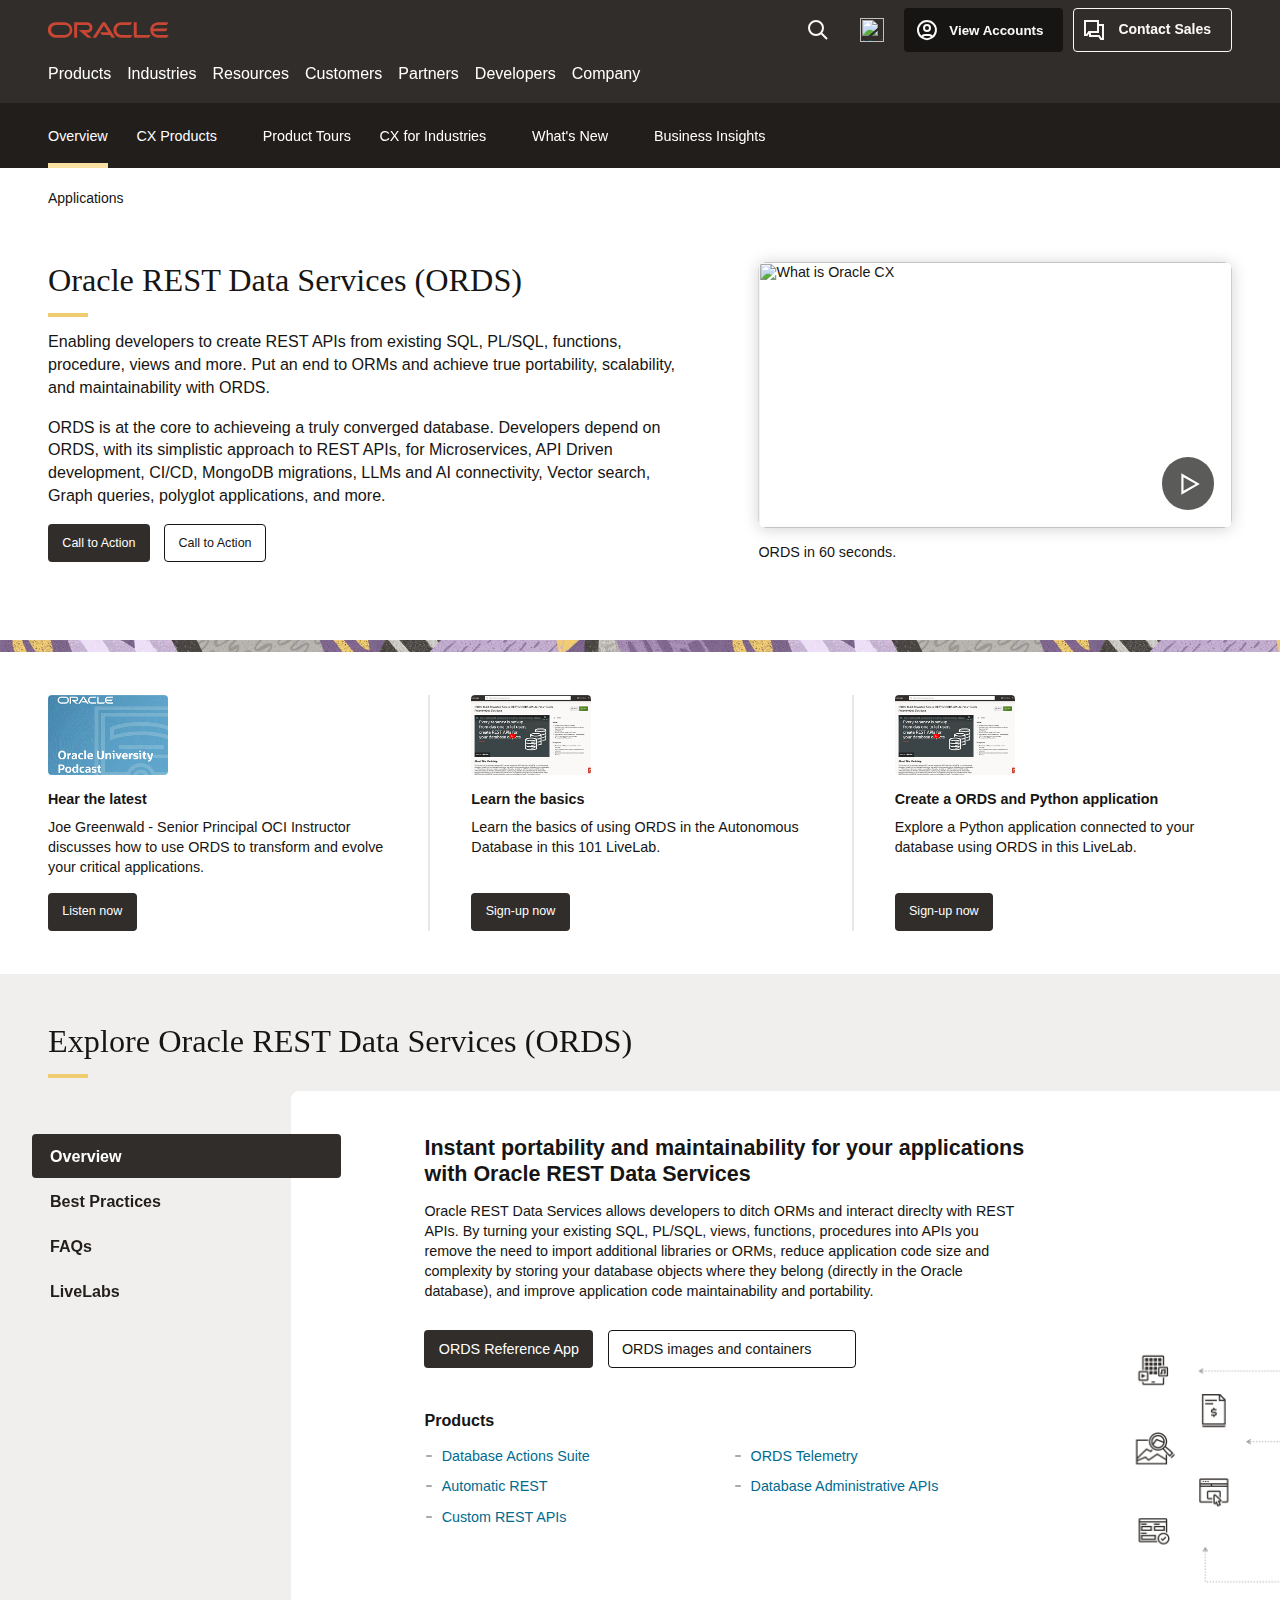
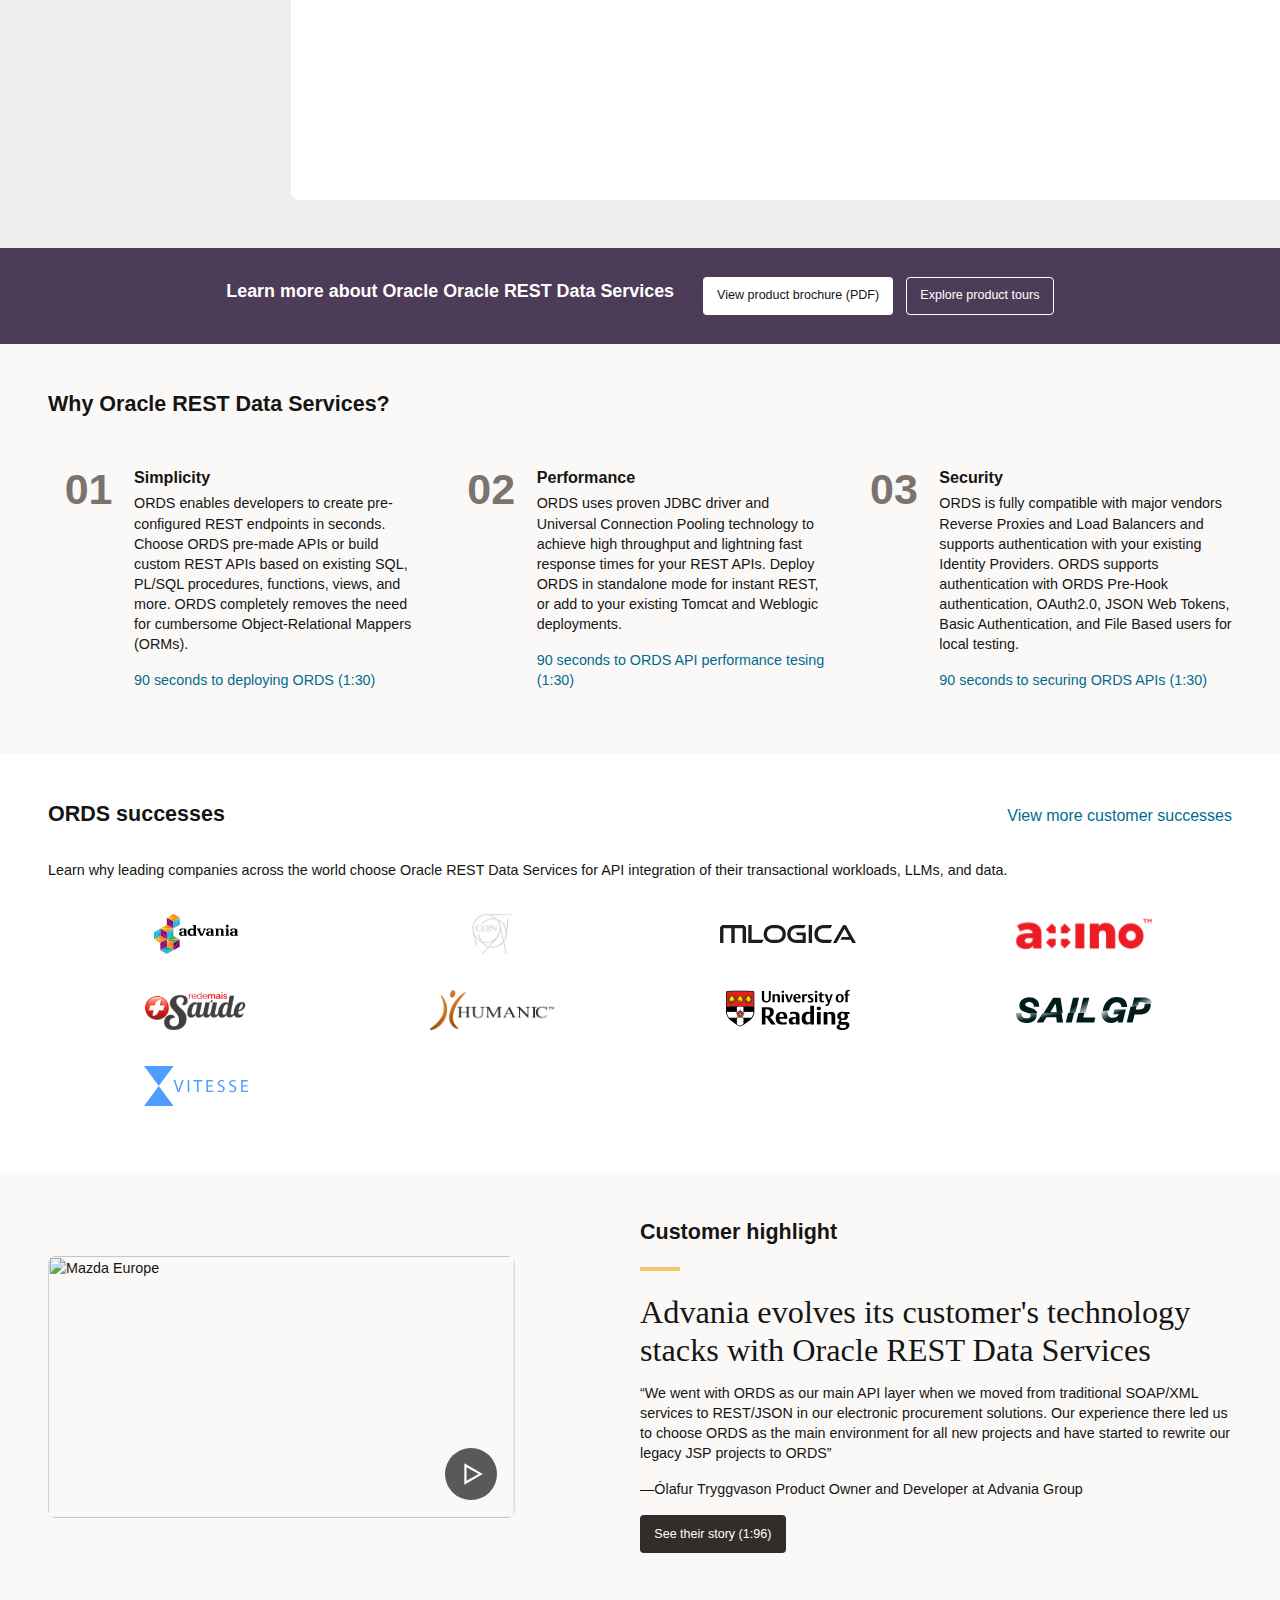
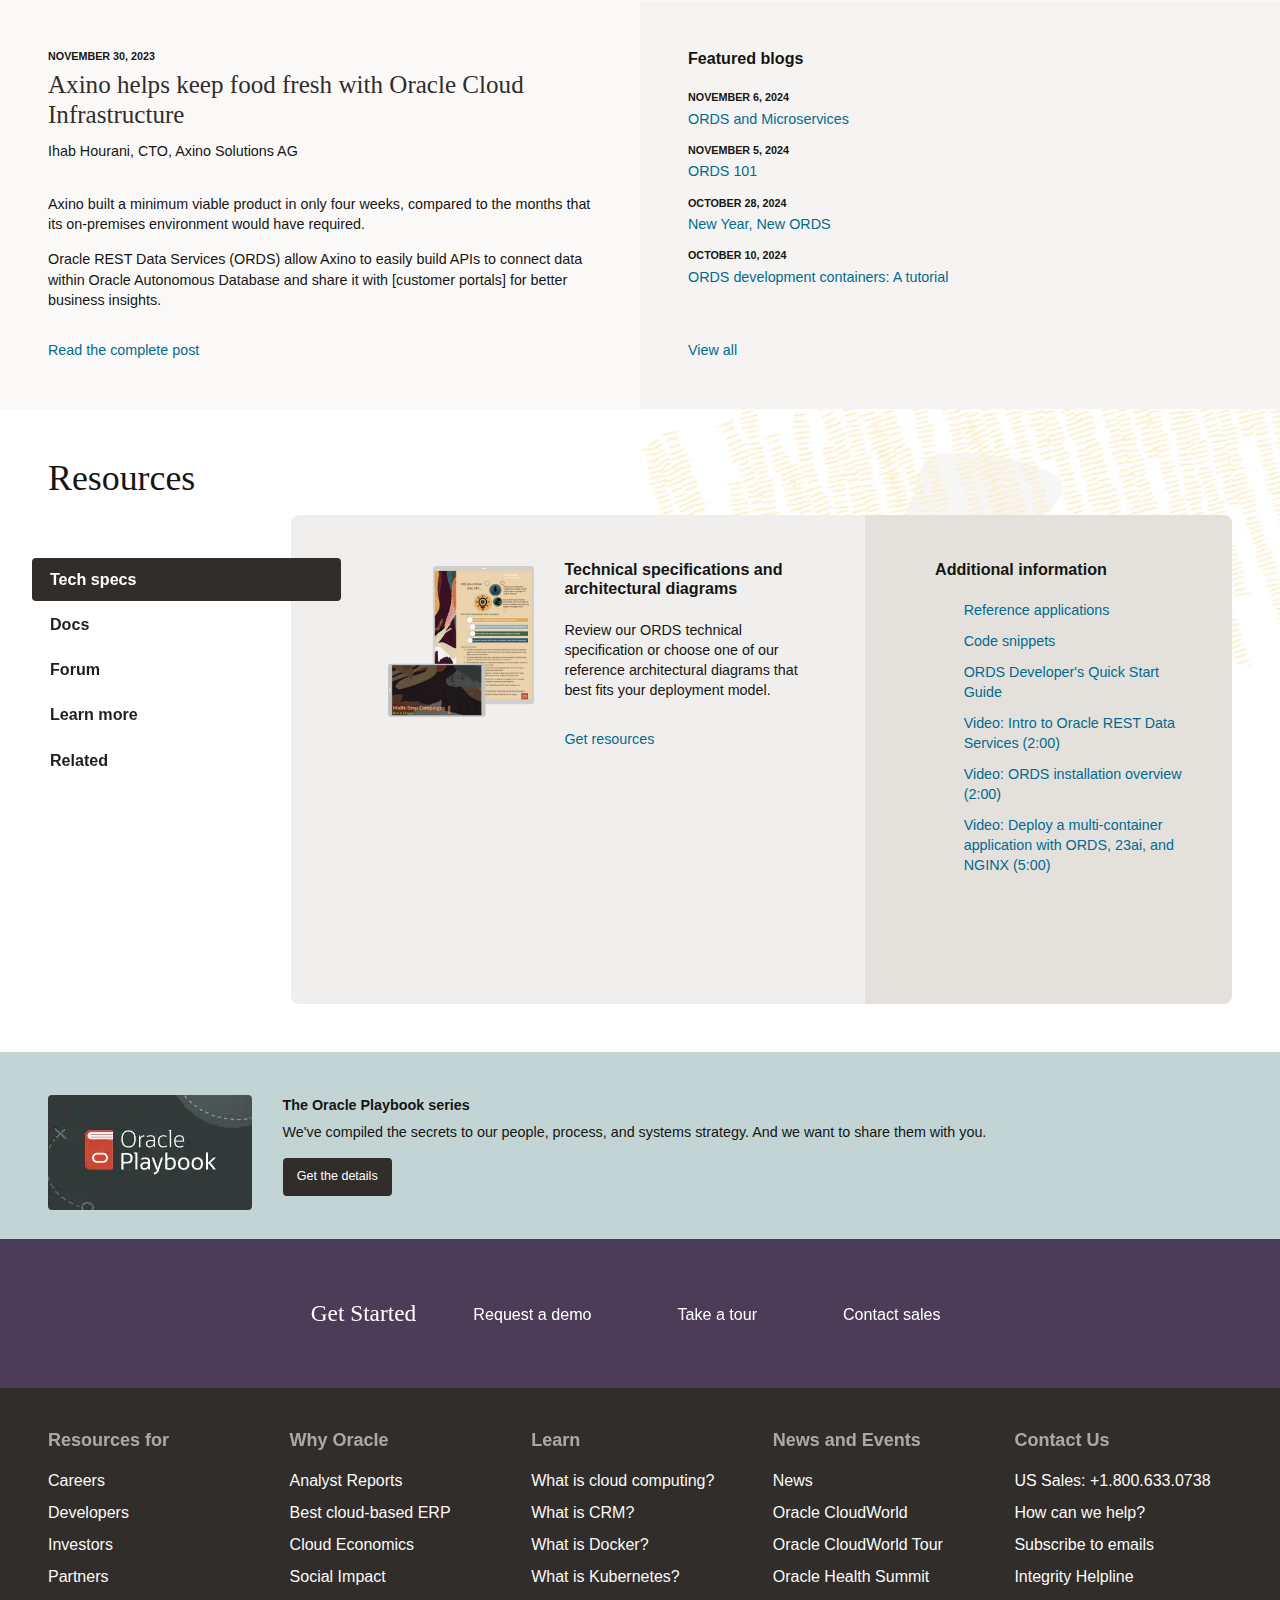
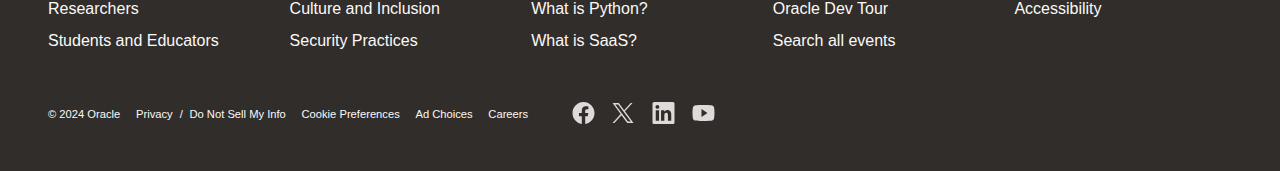
==== index.html @ a8581962 "resources section updates" ====
<html lang="en-US" class="js ishttps retina w11ready" style="--u30scrollbar-width: 0px;"><!-- start : Framework/Redwood2 --><!-- start : ocom/common/global/components/framework/head --><head><style>@keyframes scale-in-center{0%{opacity:1;transform:scale(0)}100%{opacity:1;transform:scale(1)}}@keyframes scale-out-center{0%{display:flex;opacity:1;transform:scale(1)}100%{display:none;opacity:1;transform:scale(0)}}@keyframes scale-in-br{0%{opacity:1;transform:scale(0);transform-origin:100% 100%}100%{opacity:1;transform:scale(1);transform-origin:100% 100%}}@keyframes scale-in-bl{0%{opacity:1;transform:scale(0);transform-origin:0 100%}100%{opacity:1;transform:scale(1);transform-origin:0 100%}}@keyframes scale-in-tl{0%{opacity:1;transform:scale(0);transform-origin:0 0}100%{opacity:1;transform:scale(1);transform-origin:0 0}}@keyframes scale-in-tr{0%{opacity:1;transform:scale(0);transform-origin:100% 0}100%{opacity:1;transform:scale(1);transform-origin:100% 0}}@keyframes scale-out-br{0%{opacity:1;transform:scale(1);transform-origin:100% 100%}99%{opacity:1;transform:scale(0.01);transform-origin:100% 100%}100%{display:none;opacity:1;transform:scale(0);transform-origin:100% 100%}}@keyframes scale-out-bl{0%{opacity:1;transform:scale(1);transform-origin:0 100%}99%{opacity:1;transform:scale(0.01);transform-origin:0 100%}100%{display:none;opacity:1;transform:scale(0);transform-origin:0 100%}}@keyframes popup-suggestion{0%{box-shadow:0 0 0 0 rgba(0,0,0,0),0 0 0 0 rgba(0,0,0,0);transform:scaleY(0.4);transform-origin:0 100%}100%{box-shadow:0 -12px 15px -12px rgba(0,0,0,.35);transform:scaleY(1);transform-origin:0 100%}}@keyframes spin{from{transform:rotate(0)}to{transform:rotate(360deg)}}@keyframes banner-in{0%{transform:translateY(-20px);opacity:0}100%{transform:translateY(0);opacity:1}}@keyframes banner-out{0%{transform:translateY(0);opacity:1}100%{transform:translateY(-20px);opacity:0}}@keyframes typing-cue{0%{opacity:1}30%{opacity:.1}50%{opacity:1}100%{opacity:.1}}@keyframes oda-chat-webview-slide-out-bottom{0%{transform:translateY(0);opacity:1}95%{opacity:1}100%{transform:translateY(100%);opacity:0}}@keyframes oda-chat-webview-slide-in-bottom{0%{transform:translateY(100%);opacity:0}1%{opacity:1}100%{transform:translateY(0%);opacity:1}}.oda-chat-flex{display:flex;justify-content:space-between;align-items:center}.oda-chat-col{flex-direction:column}.oda-chat-none{display:none}.oda-chat-wrapper{--color-branding: #c0533f;--color-launch-icon-background: #c0533f;--color-text: #161513;--color-text-light: #161513;--color-header-background: #312D2A;--color-header-button-fill: #161513;--color-header-text: #FFFFFF;--color-header-button-background-hover: rgba(22, 21, 19, 0.04);--color-header-button-fill-hover: #161513;--color-conversation-background: #201E1C;--color-timestamp: rgba(22, 21, 19, 0.65);--color-typing-indicator: #161513;--color-bot-message-background: #D4CFCA;--color-bot-text: #000000;--color-user-message-background: #FFFFFF;--color-user-text: #000000;--color-error-message-background: #FFF8F7;--color-error-border: #DC5C5E;--color-error-title: #D63B25;--color-error-text: #161513;--color-card-background: #FFFFFF;--color-card-nav-button: #FFF;--color-card-nav-button-focus: #FBF9F8;--color-card-nav-button-hover: #FBF9F8;--color-actions-background: #fff;--color-actions-background-focus: rgba(22, 21, 19, 0.04);--color-actions-background-hover: rgba(22, 21, 19, 0.04);--color-actions-border: rgba(22, 21, 19, 0.5);--color-actions-text: #161513;--color-actions-text-focus: #161513;--color-actions-text-hover: #161513;--color-global-actions-background: transparent;--color-global-actions-background-focus: rgba(22, 21, 19, 0.04);--color-global-actions-background-hover: rgba(22, 21, 19, 0.04);--color-global-actions-border: rgba(22, 21, 19, 0.5);--color-global-actions-text: #161513;--color-global-actions-text-focus: #161513;--color-global-actions-text-hover: #161513;--color-links: #00688C;--color-user-links: #c0533f;--color-rating-star: #ececec;--color-rating-star-fill: #f0cc71;--color-agent-initials: #FFFFFF;--color-agent-avatar-background: #A890B6;--color-agent-name: rgba(22, 21, 19, 0.65);--color-horizontal-rule-background: #cbc5bf;--color-attachment-placeholder: #e3e1dc;--color-attachment-footer: #fff;--color-attachment-text: #161513;--color-footer-background: #312D2A;--color-footer-button-fill: #312D2A;--color-footer-button-background-hover: rgba(22, 21, 19, 0.04);--color-footer-button-fill-hover: #161513;--color-input-background: #FFFFFF;--color-input-border: #fff;--color-input-text: #000000;--color-recognition-view-text: #fff;--color-visualizer: #161513;--color-visualizer-container-background: #fff;--color-notification-badge-background: #312d2a;--color-notification-badge-text: #fff;--color-popup-background: #fff;--color-popup-text: #161513;--color-popup-button-background: #fff;--color-popup-button-text: #161513;--color-popup-horizontal-rule: #cbc5bf;--color-popup-item-background-hover: rgba(22, 21, 19, 0.04);--color-popup-input-text: #161513;--color-popup-input-background: #fff;--color-popup-input-border: #161513;--color-popup-input-border-error: #f00;--color-table-header-background: #f1efec;--color-table-background: #fff;--color-table-text: #161513;--color-table-separator: rgba(22, 21, 19, 0.1);--color-row-item-background-hover: rgba(22, 21, 19, 0.04);--color-form-input-border: rgba(22, 21, 19, 0.5);--color-form-input-border-focus: rgb(14, 114, 151);--color-form-label: rgba(22, 21, 19, 0.65);--color-form-error: rgba(179,49,31);--color-form-error-text: rgba(22, 21, 19, 0.65);--color-form-actions-background-hover: rgba(22, 21, 19, 0.04);--color-form-actions-border: rgba(22, 21, 19, 0.5);--color-form-actions-text: #161513;--width-full-screen: 375px;--position-top: unset;--position-left: unset;--position-right: 20px;--position-bottom: 20px;position:fixed;bottom:var(--position-bottom);left:var(--position-left);top:var(--position-top);right:var(--position-right);box-sizing:border-box;text-transform:none;z-index:10000;color:var(--color-text);font-size:16px;font-family:"Oracle Sans",-apple-system,BlinkMacSystemFont,"Segoe UI","Helvetica Neue",sans-serif;transition:all .25s ease-in-out;-webkit-font-smoothing:antialiased}.oda-chat-wrapper.oda-chat-classic{--color-branding: #025e7e;--color-launch-icon-background: #025e7e;--color-text: #161513;--color-text-light: #3a3631;--color-header-background: #312D2A;--color-header-button-fill: #fff;--color-header-button-fill-hover: #fff;--color-header-text: #FFFFFF;--color-conversation-background: #201E1C;--color-timestamp: #5b5652;--color-typing-indicator: #227e9e;--color-bot-message-background: #D4CFCA;--color-user-message-background: #FFFFFF;--color-card-background: #e5f1ff;--color-card-nav-button: #4190ac;--color-card-nav-button-focus: #5fa2ba;--color-card-nav-button-hover: #0e7295;--color-actions-background: #025e7e;--color-actions-background-focus: #053242;--color-actions-background-hover: #06485f;--color-actions-border: #025e7e;--color-actions-text: #fff;--color-actions-text-focus: #fff;--color-actions-text-hover: #fff;--color-global-actions-background: #fff;--color-global-actions-background-focus: #053242;--color-global-actions-background-hover: #025e7e;--color-global-actions-border: #0e7295;--color-global-actions-text: #0e7295;--color-global-actions-text-focus: #fff;--color-global-actions-text-hover: #fff;--color-links: #00688C;--color-user-links: #0e7295;--color-agent-name: #5b5652;--color-attachment-footer: #e5f1ff;--color-footer-background: #312D2A;--color-footer-button-fill: #312D2A;--color-footer-button-fill-hover: #025e7e;--color-visualizer: #025e7e;--color-notification-badge-background: #9a0007;--color-notification-badge-text: #fff;--color-popup-button-text: #025e7e}.oda-chat-wrapper.oda-chat-redwood-dark{--color-branding: #c0533f;--color-launch-icon-background: #c0533f;--color-text: #161513;--color-text-light: #fcfbfa;--color-header-background: #312D2A;--color-header-button-fill: #fff;--color-header-button-fill-hover: #fff;--color-header-button-background-hover: rgba(255, 255, 255, 0.04);--color-header-text: #FFFFFF;--color-conversation-background: #201E1C;--color-timestamp: #fcfbfa;--color-typing-indicator: #fff;--color-bot-message-background: #D4CFCA;--color-bot-text: #000000;--color-user-message-background: #FFFFFF;--color-user-text: #000000;--color-card-background: #655f5c;--color-card-nav-button: #d5b364;--color-card-nav-button-focus: #f7e0a1;--color-card-nav-button-hover: #b39554;--color-actions-background: #655f5c;--color-actions-background-focus: rgba(22, 21, 19, 0.5);--color-actions-background-hover: rgba(22, 21, 19, 0.3);--color-actions-border: #fff;--color-actions-text: #fff;--color-actions-text-focus: #fff;--color-actions-text-hover: #fff;--color-global-actions-background: #3a3631;--color-global-actions-background-focus: rgba(22, 21, 19, 0.3);--color-global-actions-background-hover: rgba(22, 21, 19, 0.3);--color-global-actions-border: #fff;--color-global-actions-text: #fff;--color-global-actions-text-focus: #fff;--color-global-actions-text-hover: #fff;--color-links: #00688C;--color-user-links: #c0533f;--color-agent-name: #fcfbfa;--color-footer-background: #312D2A;--color-footer-button-fill: #312D2A;--color-input-background: #FFFFFF;--color-input-text: #000000;--color-recognition-view-text: #fff;--color-visualizer-container-background: #fff;--color-notification-badge-background: #312d2a;--color-notification-badge-text: #fff;--color-popup-button-text: #201e1c}.oda-chat-wrapper *{box-sizing:border-box}.oda-chat-wrapper b{font-weight:700}.oda-chat-wrapper .oda-chat-widget{position:absolute;bottom:calc(var(--position-bottom) * -1);border-radius:6px 6px 0 0;box-shadow:0px -4px 32px rgba(0,0,0,.1);right:calc(var(--position-right) * -1);width:100vw;max-width:100vw;height:85vh;max-height:calc(100vh - 60px);margin:0;overflow:hidden;text-decoration:none;text-transform:none;z-index:10000;align-items:stretch;background:var(--color-conversation-background)}.oda-chat-wrapper .oda-chat-widget .oda-chat-alert-wrapper{position:absolute;top:48px;width:100%}.oda-chat-wrapper .oda-chat-widget .oda-chat-alert-wrapper .oda-chat-alert-prompt{position:relative;left:0;right:0;width:auto;margin:6px;padding:10px;border-radius:10px;z-index:11}.oda-chat-wrapper .oda-chat-widget .oda-chat-msg-icon{padding:5px 10px 0 0}.oda-chat-wrapper .oda-chat-widget .oda-chat-msg{flex-grow:1}.oda-chat-wrapper button{position:relative;max-width:100%;padding:9px 16px;margin:0 0 8px;min-height:36px;line-height:16px;font-size:13.75px;font-weight:600;font-family:inherit;border-radius:4px;border-width:thin;border-style:solid;cursor:pointer;overflow:hidden;word-break:break-word;flex-shrink:0}.oda-chat-wrapper button:disabled{opacity:.5;cursor:not-allowed}.oda-chat-wrapper button.oda-chat-icon{width:36px;height:36px;padding:8px;margin:0;margin-inline-start:4px;border:none;border-radius:4px;color:var(--color-text);background-color:transparent;justify-content:center}.oda-chat-wrapper button.oda-chat-icon.oda-chat-with-label{width:auto;max-width:200px}.oda-chat-wrapper button.oda-chat-icon.oda-chat-with-label svg,.oda-chat-wrapper button.oda-chat-icon.oda-chat-with-label img{margin-right:4px}.oda-chat-wrapper button.oda-chat-icon.oda-chat-label-only{width:auto;max-width:200px}.oda-chat-wrapper button.oda-chat-icon.oda-chat-label-only svg,.oda-chat-wrapper button.oda-chat-icon.oda-chat-label-only img{display:none}.oda-chat-wrapper button svg,.oda-chat-wrapper button img{width:20px;height:20px;flex-shrink:0}.oda-chat-wrapper button .oda-chat-action-image{margin-inline-end:10px}.oda-chat-wrapper .oda-chat-button{position:absolute;right:0;bottom:0;height:48px;width:48px;max-width:unset;padding:0;margin:0;border:none;background-position:center center;background-repeat:no-repeat;cursor:pointer;justify-content:center;align-items:center;z-index:10000;color:var(--color-text);background-color:var(--color-launch-icon-background);border-radius:0;overflow:visible}.oda-chat-wrapper .oda-chat-button svg,.oda-chat-wrapper .oda-chat-button img{height:unset;width:unset;max-width:100%;max-height:100%}.oda-chat-wrapper .oda-chat-button:not(:disabled):hover,.oda-chat-wrapper .oda-chat-button:not(:disabled):focus,.oda-chat-wrapper .oda-chat-button:not(:disabled):active{background-color:var(--color-launch-icon-background)}@media screen and (min-width: 769px){.oda-chat-wrapper .oda-chat-button{height:64px;width:64px}}.oda-chat-wrapper .oda-chat-header{height:56px;padding:0 8px;background-color:var(--color-header-background);color:var(--color-header-text)}.oda-chat-wrapper .oda-chat-header .oda-chat-logo{flex:0 0 auto;max-width:100px;height:36px;max-height:36px;overflow:hidden;padding:0}.oda-chat-wrapper .oda-chat-header .oda-chat-header-info-wrapper{flex-direction:column;flex-wrap:nowrap;width:100%;min-width:0;padding:0;margin:0 8px}.oda-chat-wrapper .oda-chat-header .oda-chat-header-info-wrapper .oda-chat-title{max-width:100%;overflow:hidden;text-overflow:ellipsis;white-space:nowrap;font-size:1.125em;font-weight:700}.oda-chat-wrapper .oda-chat-header .oda-chat-header-info-wrapper .oda-chat-subtitle{overflow:hidden;text-overflow:ellipsis;white-space:nowrap}.oda-chat-wrapper .oda-chat-header .oda-chat-header-info-wrapper .oda-chat-connection-status{font-weight:bold;font-size:10px;justify-content:center;padding:0;margin:0;text-transform:uppercase;text-overflow:ellipsis;white-space:nowrap;overflow:hidden}.oda-chat-wrapper .oda-chat-header .oda-chat-header-gap{flex:auto}.oda-chat-wrapper .oda-chat-header-actions{flex:1 0 auto;justify-content:flex-end;flex-direction:inherit}.oda-chat-wrapper .oda-chat-header-button svg>path{fill:var(--color-header-button-fill)}.oda-chat-wrapper .oda-chat-header-button:not(:disabled):hover,.oda-chat-wrapper .oda-chat-header-button:not(:disabled):focus{background-color:var(--color-header-button-background-hover)}.oda-chat-wrapper .oda-chat-header-button:not(:disabled):hover svg>path,.oda-chat-wrapper .oda-chat-header-button:not(:disabled):focus svg>path{fill:var(--color-header-button-fill-hover)}.oda-chat-wrapper .oda-chat-conversation{display:flex;flex:1;-webkit-box-orient:vertical;-webkit-box-direction:normal;flex-direction:column;overflow-x:hidden;overflow-y:auto;scroll-behavior:smooth;width:100%;padding:16px}.oda-chat-wrapper .oda-chat-conversation .oda-chat-conversation-pane .oda-chat-message-date,.oda-chat-wrapper .oda-chat-conversation .oda-chat-conversation-pane .oda-chat-relative-timestamp{font-size:12px;margin:8px 0 8px;color:var(--color-timestamp);text-align:start}.oda-chat-wrapper .oda-chat-conversation .oda-chat-conversation-pane .oda-chat-message-date.oda-chat-right,.oda-chat-wrapper .oda-chat-conversation .oda-chat-conversation-pane .oda-chat-relative-timestamp.oda-chat-right{text-align:end}.oda-chat-wrapper .oda-chat-conversation .oda-chat-conversation-pane.oda-chat-bot-icon .oda-chat-message.oda-chat-card-message-horizontal{margin-inline-start:-56px}.oda-chat-wrapper .oda-chat-conversation .oda-chat-conversation-pane.oda-chat-bot-icon .oda-chat-message.oda-chat-card-message-horizontal .oda-chat-message-header,.oda-chat-wrapper .oda-chat-conversation .oda-chat-conversation-pane.oda-chat-bot-icon .oda-chat-message.oda-chat-card-message-horizontal .oda-chat-message-footer,.oda-chat-wrapper .oda-chat-conversation .oda-chat-conversation-pane.oda-chat-bot-icon .oda-chat-message.oda-chat-card-message-horizontal .oda-chat-message-global-actions{margin-inline-start:56px}.oda-chat-wrapper .oda-chat-conversation .oda-chat-conversation-pane.oda-chat-bot-icon .oda-chat-message.oda-chat-card-message-horizontal .oda-chat-card-message-content .oda-chat-card-message-cards{padding-inline-start:56px}.oda-chat-wrapper .oda-chat-conversation .oda-chat-conversation-pane.oda-chat-bot-icon .oda-chat-relative-timestamp.oda-chat-left{margin-inline-start:40px}.oda-chat-wrapper .oda-chat-conversation .oda-chat-conversation-pane.oda-chat-user-icon .oda-chat-relative-timestamp.oda-chat-right{margin-inline-end:40px}.oda-chat-wrapper .oda-chat-conversation .oda-chat-conversation-pane.oda-chat-bot-icon .oda-chat-message-block .oda-chat-messages-wrapper,.oda-chat-wrapper .oda-chat-conversation .oda-chat-conversation-pane.oda-chat-user-icon .oda-chat-message-block .oda-chat-messages-wrapper{max-width:calc(0.9 * (100% - 40px))}.oda-chat-wrapper .oda-chat-conversation .oda-chat-conversation-pane.oda-chat-bot-icon .oda-chat-message-block .oda-chat-messages-wrapper .oda-chat-message.oda-chat-card-message-horizontal .oda-chat-message-header,.oda-chat-wrapper .oda-chat-conversation .oda-chat-conversation-pane.oda-chat-bot-icon .oda-chat-message-block .oda-chat-messages-wrapper .oda-chat-message.oda-chat-card-message-horizontal .oda-chat-message-footer,.oda-chat-wrapper .oda-chat-conversation .oda-chat-conversation-pane.oda-chat-bot-icon .oda-chat-message-block .oda-chat-messages-wrapper .oda-chat-message.oda-chat-card-message-horizontal .oda-chat-message-global-actions,.oda-chat-wrapper .oda-chat-conversation .oda-chat-conversation-pane.oda-chat-user-icon .oda-chat-message-block .oda-chat-messages-wrapper .oda-chat-message.oda-chat-card-message-horizontal .oda-chat-message-header,.oda-chat-wrapper .oda-chat-conversation .oda-chat-conversation-pane.oda-chat-user-icon .oda-chat-message-block .oda-chat-messages-wrapper .oda-chat-message.oda-chat-card-message-horizontal .oda-chat-message-footer,.oda-chat-wrapper .oda-chat-conversation .oda-chat-conversation-pane.oda-chat-user-icon .oda-chat-message-block .oda-chat-messages-wrapper .oda-chat-message.oda-chat-card-message-horizontal .oda-chat-message-global-actions{max-width:calc(0.9 * (100% - 72px))}.oda-chat-wrapper .oda-chat-conversation .oda-chat-conversation-pane.oda-chat-user-icon.oda-chat-bot-icon .oda-chat-message-block .oda-chat-messages-wrapper{max-width:calc(0.9 * (100% - 80px))}.oda-chat-wrapper .oda-chat-conversation .oda-chat-conversation-pane.oda-chat-user-icon.oda-chat-bot-icon .oda-chat-message-block .oda-chat-messages-wrapper .oda-chat-message.oda-chat-card-message-horizontal .oda-chat-message-header,.oda-chat-wrapper .oda-chat-conversation .oda-chat-conversation-pane.oda-chat-user-icon.oda-chat-bot-icon .oda-chat-message-block .oda-chat-messages-wrapper .oda-chat-message.oda-chat-card-message-horizontal .oda-chat-message-footer,.oda-chat-wrapper .oda-chat-conversation .oda-chat-conversation-pane.oda-chat-user-icon.oda-chat-bot-icon .oda-chat-message-block .oda-chat-messages-wrapper .oda-chat-message.oda-chat-card-message-horizontal .oda-chat-message-global-actions{max-width:calc(0.9 * (100% - 112px))}.oda-chat-wrapper .oda-chat-timestamp-header{text-align:center;font-size:12px;font-weight:700;color:var(--color-timestamp);margin:16px 0}.oda-chat-wrapper .oda-chat-hr{margin:24px 0;font-size:12px;color:var(--color-horizontal-rule-background)}.oda-chat-wrapper .oda-chat-hr:before{content:"";background-color:var(--color-horizontal-rule-background);height:1px;flex-grow:1;margin-right:10px}.oda-chat-wrapper .oda-chat-hr:after{content:"";background-color:var(--color-horizontal-rule-background);height:1px;flex-grow:1;margin-left:10px}.oda-chat-wrapper .oda-chat-card-actions,.oda-chat-wrapper .oda-chat-form-actions,.oda-chat-wrapper .oda-chat-message-actions,.oda-chat-wrapper .oda-chat-message-global-actions{margin-top:6px;display:flex;align-items:flex-start;justify-content:flex-start;flex-wrap:wrap}.oda-chat-wrapper .oda-chat-card-actions.oda-chat-form-message-actions-col,.oda-chat-wrapper .oda-chat-form-actions.oda-chat-form-message-actions-col,.oda-chat-wrapper .oda-chat-message-actions.oda-chat-form-message-actions-col,.oda-chat-wrapper .oda-chat-message-global-actions.oda-chat-form-message-actions-col{flex-basis:100%;max-width:100%}.oda-chat-wrapper .oda-chat-card-actions:not(.oda-chat-col) .oda-chat-action-postback,.oda-chat-wrapper .oda-chat-form-actions:not(.oda-chat-col) .oda-chat-action-postback,.oda-chat-wrapper .oda-chat-message-actions:not(.oda-chat-col) .oda-chat-action-postback,.oda-chat-wrapper .oda-chat-message-global-actions:not(.oda-chat-col) .oda-chat-action-postback{margin-right:8px}.oda-chat-wrapper .oda-chat-card-actions:not(.oda-chat-col) .oda-chat-action-postback:last-child,.oda-chat-wrapper .oda-chat-form-actions:not(.oda-chat-col) .oda-chat-action-postback:last-child,.oda-chat-wrapper .oda-chat-message-actions:not(.oda-chat-col) .oda-chat-action-postback:last-child,.oda-chat-wrapper .oda-chat-message-global-actions:not(.oda-chat-col) .oda-chat-action-postback:last-child{margin-right:0}.oda-chat-wrapper .oda-chat-action-postback{background:var(--color-actions-background);color:var(--color-actions-text);border-color:var(--color-actions-border);text-align:left}.oda-chat-wrapper .oda-chat-action-postback:not(:disabled):hover{color:var(--color-actions-text-hover);background-color:var(--color-actions-background-hover)}.oda-chat-wrapper .oda-chat-action-postback:not(:disabled):hover svg>path{fill:var(--color-actions-text-hover)}.oda-chat-wrapper .oda-chat-action-postback:not(:disabled):focus,.oda-chat-wrapper .oda-chat-action-postback:not(:disabled):active{background-color:var(--color-actions-background-focus);color:var(--color-actions-text-focus)}.oda-chat-wrapper .oda-chat-action-postback:not(:disabled):focus svg>path,.oda-chat-wrapper .oda-chat-action-postback:not(:disabled):active svg>path{fill:var(--color-actions-text-focus)}.oda-chat-wrapper .oda-chat-form-actions .oda-chat-action-postback{background:transparent;color:var(--color-form-actions-text);border-color:var(--color-form-actions-border)}.oda-chat-wrapper .oda-chat-form-actions .oda-chat-action-postback:not(:disabled):hover,.oda-chat-wrapper .oda-chat-form-actions .oda-chat-action-postback:not(:disabled):focus,.oda-chat-wrapper .oda-chat-form-actions .oda-chat-action-postback:not(:disabled):active{color:var(--color-form-actions-text);background-color:var(--color-form-actions-background-hover)}.oda-chat-wrapper .oda-chat-form-actions .oda-chat-action-postback:not(:disabled):hover svg>path,.oda-chat-wrapper .oda-chat-form-actions .oda-chat-action-postback:not(:disabled):focus svg>path,.oda-chat-wrapper .oda-chat-form-actions .oda-chat-action-postback:not(:disabled):active svg>path{fill:var(--color-form-actions-text)}.oda-chat-wrapper .oda-chat-message-global-actions{margin-top:8px}.oda-chat-wrapper .oda-chat-message-global-actions.oda-chat-stars{display:block}.oda-chat-wrapper .oda-chat-message-global-actions button{background:var(--color-global-actions-background);color:var(--color-global-actions-text);border-color:var(--color-global-actions-border)}.oda-chat-wrapper .oda-chat-message-global-actions button:not(:disabled):hover{background-color:var(--color-global-actions-background-hover);color:var(--color-global-actions-text-hover)}.oda-chat-wrapper .oda-chat-message-global-actions button:not(:disabled):hover svg>path{fill:var(--color-global-actions-text-hover)}.oda-chat-wrapper .oda-chat-message-global-actions button:not(:disabled):focus,.oda-chat-wrapper .oda-chat-message-global-actions button:not(:disabled):active{background-color:var(--color-global-actions-background-focus);color:var(--color-global-actions-text-focus)}.oda-chat-wrapper .oda-chat-message-global-actions button:not(:disabled):focus svg>path,.oda-chat-wrapper .oda-chat-message-global-actions button:not(:disabled):active svg>path{fill:var(--color-global-actions-text-focus)}.oda-chat-wrapper .oda-chat-message-bubble{position:relative;display:flex;flex-direction:column;align-items:flex-start;margin:0;padding:6px 16px;color:var(--color-bot-text);background:var(--color-bot-message-background);overflow:hidden;min-height:32px;line-height:20px;overflow-wrap:break-word;max-width:100%;border-radius:2px 10px 10px 2px;margin-top:2px}.oda-chat-wrapper .oda-chat-message-bubble>*{width:100%}.oda-chat-wrapper .oda-chat-message-bubble.oda-chat-before-card{border-radius:2px 10px 10px 10px}.oda-chat-wrapper .oda-chat-message-bubble .oda-chat-youtube-wrapper{margin:-6px -16px -11px}.oda-chat-wrapper .oda-chat-message-bubble .oda-chat-ovh-wrapper{width:100%;max-width:100%}.oda-chat-wrapper .oda-chat-message-bubble.oda-chat-error{background-color:var(--color-error-message-background);color:var(--color-error-text);border:1px dashed var(--color-error-border)}.oda-chat-wrapper .oda-chat-message-bubble.oda-chat-error .oda-chat-message-icon path{fill:var(--color-error-title)}.oda-chat-wrapper .oda-chat-message-bubble.oda-chat-error .oda-chat-message-title{color:var(--color-error-title)}.oda-chat-wrapper .oda-chat-message-bubble .oda-chat-message-with-icon{display:flex;align-items:flex-start;justify-content:space-between}.oda-chat-wrapper .oda-chat-message-bubble .oda-chat-message-with-icon .oda-chat-message-icon{width:24px;height:24px;align-items:center;margin-inline-end:16px}.oda-chat-wrapper .oda-chat-message-bubble .oda-chat-message-with-icon .oda-chat-message-text{word-break:break-word}.oda-chat-wrapper .oda-chat-message-bubble.oda-chat-message-header{margin-bottom:2px}.oda-chat-wrapper .oda-chat-message-bubble.oda-chat-message-footer{margin-top:2px}.oda-chat-wrapper .oda-chat-messages-wrapper{max-width:90%;align-items:flex-start}.oda-chat-wrapper .oda-chat-messages-wrapper .oda-chat-agent-name{position:relative;bottom:3px;max-width:calc(100%/0.9);height:16px;font-size:12px;line-height:16px;overflow:hidden;text-overflow:ellipsis;white-space:nowrap;color:var(--color-agent-name)}.oda-chat-wrapper .oda-chat-messages-wrapper .oda-chat-screen-reader-only{height:1px;left:-20000px;overflow:hidden;position:absolute;top:auto;width:1px}.oda-chat-wrapper .oda-chat-messages-wrapper .oda-chat-message-list{width:100%;align-items:flex-start}.oda-chat-wrapper .oda-chat-messages-wrapper .oda-chat-message-list .oda-chat-message{width:100%;white-space:pre-wrap}.oda-chat-wrapper .oda-chat-messages-wrapper .oda-chat-message-list .oda-chat-message a{color:var(--color-links)}.oda-chat-wrapper .oda-chat-messages-wrapper .oda-chat-message-list .oda-chat-message button.oda-chat-anchor-btn{padding:0}.oda-chat-wrapper .oda-chat-messages-wrapper .oda-chat-message-list .oda-chat-message button.oda-chat-anchor-btn a{display:block;text-decoration:inherit;color:inherit;padding:10px 20px}.oda-chat-wrapper .oda-chat-messages-wrapper .oda-chat-message-list .oda-chat-message button:last-child{margin-bottom:0}.oda-chat-wrapper .oda-chat-messages-wrapper .oda-chat-message-list .oda-chat-message .oda-chat-message-wrapper{display:flex;align-items:flex-start;flex-direction:column;width:100%;max-width:100%}.oda-chat-wrapper .oda-chat-messages-wrapper .oda-chat-message-list .oda-chat-message:first-child .oda-chat-message-bubble:not(.oda-chat-message-footer){margin-top:0}.oda-chat-wrapper .oda-chat-messages-wrapper .oda-chat-message-list .oda-chat-message:first-child .oda-chat-card-message-content:first-child .oda-chat-card-message-cards{margin-top:0}.oda-chat-wrapper .oda-chat-messages-wrapper .oda-chat-message-list .oda-chat-message:last-child .oda-chat-message-bubble:last-child{border-radius:2px 10px 10px 10px}.oda-chat-wrapper .oda-chat-messages-wrapper .oda-chat-message-list .oda-chat-message:last-child .oda-chat-card-message-content:last-child .oda-chat-card-message-cards{margin-bottom:-8px}.oda-chat-wrapper .oda-chat-messages-wrapper .oda-chat-message-list .oda-chat-message.oda-chat-card-message-horizontal{margin-inline-start:-16px;width:100vw}.oda-chat-wrapper .oda-chat-messages-wrapper .oda-chat-message-list .oda-chat-message.oda-chat-card-message-horizontal .oda-chat-message-header,.oda-chat-wrapper .oda-chat-messages-wrapper .oda-chat-message-list .oda-chat-message.oda-chat-card-message-horizontal .oda-chat-message-footer,.oda-chat-wrapper .oda-chat-messages-wrapper .oda-chat-message-list .oda-chat-message.oda-chat-card-message-horizontal .oda-chat-message-global-actions{margin-inline-start:16px;max-width:calc(0.9 * (100% - 32px))}.oda-chat-wrapper .oda-chat-messages-wrapper .oda-chat-message-list .oda-chat-message.oda-chat-card-message-horizontal .oda-chat-message-header{border-radius:2px 10px 10px 10px}.oda-chat-wrapper .oda-chat-messages-wrapper .oda-chat-message-list .oda-chat-message.oda-chat-card-message-horizontal .oda-chat-card-message-cards{flex-direction:row;overflow-x:auto;padding:0 56px 0 16px}.oda-chat-wrapper .oda-chat-messages-wrapper .oda-chat-message-list .oda-chat-message.oda-chat-card-message-horizontal .oda-chat-card{margin-inline-end:8px}.oda-chat-wrapper .oda-chat-messages-wrapper .oda-chat-message-list .oda-chat-message.oda-chat-card-message-horizontal .oda-chat-next-wrapper,.oda-chat-wrapper .oda-chat-messages-wrapper .oda-chat-message-list .oda-chat-message.oda-chat-card-message-horizontal .oda-chat-prev-wrapper{position:absolute;height:100%;top:0;width:52px;z-index:1}.oda-chat-wrapper .oda-chat-messages-wrapper .oda-chat-message-list .oda-chat-message.oda-chat-card-message-horizontal .oda-chat-next-wrapper{right:0;background:linear-gradient(90deg, rgba(255, 255, 255, 0), var(--color-conversation-background) 60%)}.oda-chat-wrapper .oda-chat-messages-wrapper .oda-chat-message-list .oda-chat-message.oda-chat-card-message-horizontal .oda-chat-prev-wrapper{left:0;background:linear-gradient(90deg, var(--color-conversation-background) 40%, rgba(255, 255, 255, 0))}.oda-chat-wrapper .oda-chat-messages-wrapper .oda-chat-message-list .oda-chat-message.oda-chat-card-message-horizontal .oda-chat-next,.oda-chat-wrapper .oda-chat-messages-wrapper .oda-chat-message-list .oda-chat-message.oda-chat-card-message-horizontal .oda-chat-previous{position:absolute;z-index:10;width:36px;height:36px;left:8px;padding:0;overflow:hidden;background-color:var(--color-card-nav-button);border:none;box-shadow:0px 2px 4px rgba(0,0,0,.1);top:calc(50% - 18px);justify-content:center}.oda-chat-wrapper .oda-chat-messages-wrapper .oda-chat-message-list .oda-chat-message.oda-chat-card-message-horizontal .oda-chat-next:hover,.oda-chat-wrapper .oda-chat-messages-wrapper .oda-chat-message-list .oda-chat-message.oda-chat-card-message-horizontal .oda-chat-previous:hover{background-color:var(--color-card-nav-button-hover)}.oda-chat-wrapper .oda-chat-messages-wrapper .oda-chat-message-list .oda-chat-message.oda-chat-card-message-horizontal .oda-chat-next:focus,.oda-chat-wrapper .oda-chat-messages-wrapper .oda-chat-message-list .oda-chat-message.oda-chat-card-message-horizontal .oda-chat-next:active,.oda-chat-wrapper .oda-chat-messages-wrapper .oda-chat-message-list .oda-chat-message.oda-chat-card-message-horizontal .oda-chat-previous:focus,.oda-chat-wrapper .oda-chat-messages-wrapper .oda-chat-message-list .oda-chat-message.oda-chat-card-message-horizontal .oda-chat-previous:active{background-color:var(--color-card-nav-button-focus)}.oda-chat-wrapper .oda-chat-message-block{justify-content:flex-start;align-items:flex-start;margin-bottom:8px}.oda-chat-wrapper .oda-chat-message-block.oda-chat-right{flex-direction:row-reverse}.oda-chat-wrapper .oda-chat-message-block.oda-chat-right .oda-chat-icon-wrapper{margin:unset;margin-inline-start:8px}.oda-chat-wrapper .oda-chat-message-block.oda-chat-right .oda-chat-messages-wrapper{align-items:flex-end}.oda-chat-wrapper .oda-chat-message-block.oda-chat-right .oda-chat-messages-wrapper .oda-chat-message a{color:var(--color-user-links)}.oda-chat-wrapper .oda-chat-message-block.oda-chat-right .oda-chat-messages-wrapper .oda-chat-message .oda-chat-message-wrapper{align-items:flex-end}.oda-chat-wrapper .oda-chat-message-block.oda-chat-right .oda-chat-messages-wrapper .oda-chat-message .oda-chat-message-bubble{border-radius:10px 2px 2px 10px}.oda-chat-wrapper .oda-chat-message-block.oda-chat-right .oda-chat-messages-wrapper .oda-chat-message .oda-chat-message-bubble:not(.oda-chat-error){color:var(--color-user-text);background:var(--color-user-message-background)}.oda-chat-wrapper .oda-chat-message-block.oda-chat-right .oda-chat-messages-wrapper .oda-chat-message:last-child .oda-chat-message-bubble:last-child{border-radius:10px 2px 10px 10px}.oda-chat-wrapper .oda-chat-message-block.oda-chat-right .oda-chat-message-date{text-align:right}.oda-chat-wrapper .oda-chat-icon-wrapper{margin-inline-end:8px;width:32px;min-width:32px;height:32px;border-radius:4px;overflow:hidden;z-index:1}.oda-chat-wrapper .oda-chat-icon-wrapper.oda-chat-agent-avatar{background:var(--color-agent-avatar-background);margin-top:16px}.oda-chat-wrapper .oda-chat-icon-wrapper .oda-chat-message-icon{height:32px;max-height:32px;max-width:32px;width:32px;color:var(--color-timestamp);overflow:hidden;text-overflow:ellipsis}.oda-chat-wrapper .oda-chat-icon-wrapper .oda-chat-agent-icon{position:relative;width:20px;height:20px;left:6px;top:6px;font-weight:700;font-size:16px;line-height:20px;text-align:center;color:var(--color-agent-initials)}.oda-chat-wrapper .oda-chat-attachment{width:100%}.oda-chat-wrapper .oda-chat-attachment .oda-chat-attachment-placeholder{background-color:var(--color-attachment-placeholder);max-width:calc(100% + 32px);min-width:228px;min-height:88px;max-height:230px;margin:-6px -16px 0;justify-content:center;overflow:hidden}.oda-chat-wrapper .oda-chat-attachment .oda-chat-attachment-placeholder>*{max-width:100%}.oda-chat-wrapper .oda-chat-attachment .oda-chat-attachment-placeholder .oda-chat-attachment-icon{height:48px;width:48px}.oda-chat-wrapper .oda-chat-attachment .oda-chat-attachment-placeholder .oda-chat-attachment-icon svg{height:48px;width:48px}.oda-chat-wrapper .oda-chat-attachment .oda-chat-attachment-placeholder .oda-chat-attachment-icon img{width:100%}.oda-chat-wrapper .oda-chat-attachment .oda-chat-attachment-placeholder .oda-chat-attachment-audio{height:50px;width:100%}.oda-chat-wrapper .oda-chat-attachment .oda-chat-attachment-placeholder .oda-chat-attachment-audio::-webkit-media-controls-enclosure{background-color:transparent}.oda-chat-wrapper .oda-chat-attachment .oda-chat-attachment-footer{background-color:var(--color-attachment-footer);color:var(--color-attachment-text);margin:0 -16px -6px;height:50px;padding:16px}.oda-chat-wrapper .oda-chat-attachment .oda-chat-attachment-footer.oda-chat-with-actions{border-bottom:thin solid rgba(22,21,19,.1);margin-bottom:6px}.oda-chat-wrapper .oda-chat-attachment .oda-chat-attachment-footer .oda-chat-attachment-title{flex-grow:1;overflow:hidden;text-overflow:ellipsis;white-space:nowrap}.oda-chat-wrapper .oda-chat-card{width:252px;border-radius:6px;padding:16px;margin-block-end:8px;justify-content:flex-start;flex-shrink:0;color:var(--color-bot-text);background:var(--color-card-background);overflow:hidden}.oda-chat-wrapper .oda-chat-card .oda-chat-card-image{display:block;width:calc(100% + 32px);margin:-16px -16px 10px;min-height:88px;background-color:var(--color-attachment-placeholder)}.oda-chat-wrapper .oda-chat-card .oda-chat-card-title{line-height:20px;margin:0 0 4px;font-weight:700;word-break:break-word}.oda-chat-wrapper .oda-chat-card .oda-chat-card-description{margin-bottom:16px;color:var(--color-text-light)}.oda-chat-wrapper .oda-chat-card-message-content{width:100%;position:relative}.oda-chat-wrapper .oda-chat-card-message-content .oda-chat-card-message-cards{width:100%;align-items:stretch;display:flex;scroll-behavior:smooth;overflow-x:visible;flex-direction:column;margin:8px 0 0;scrollbar-width:none}.oda-chat-wrapper .oda-chat-card-message-content .oda-chat-card-message-cards::-webkit-scrollbar{display:none}.oda-chat-wrapper .oda-chat-message-bubble-tabular-message{width:calc(1.11 * 100%);max-width:unset;border-radius:0 8px 8px 8px;padding:0;overflow:hidden;background-color:var(--color-table-background);color:var(--color-table-text);border:1px solid var(--color-table-header-background)}.oda-chat-wrapper .oda-chat-message-bubble-tabular-message~.oda-chat-message-footer{margin-top:8px}.oda-chat-wrapper .oda-chat-form-message-field,.oda-chat-wrapper .oda-chat-table-message-heading,.oda-chat-wrapper .oda-chat-table-message-item{overflow:hidden;overflow-wrap:break-word;word-break:break-word}.oda-chat-wrapper .oda-chat-table-message-wrapper{overflow:auto;background-color:#fff}.oda-chat-wrapper .oda-chat-table-message-wrapper .oda-chat-table-message{min-width:100%;max-width:200%;border-collapse:collapse}.oda-chat-wrapper .oda-chat-table-message-wrapper .oda-chat-table-message .oda-chat-table-message-headings{align-items:center;background-color:var(--color-table-header-background);display:flex}.oda-chat-wrapper .oda-chat-table-message-wrapper .oda-chat-table-message .oda-chat-table-message-headings .oda-chat-table-message-heading{color:rgba(22,21,19,.65);font-size:12px;font-weight:600;line-height:16px;padding:16px;min-width:120px}.oda-chat-wrapper .oda-chat-table-message-wrapper .oda-chat-table-message .oda-chat-table-message-row{border-top:1px solid var(--color-table-separator);display:flex;align-items:center}.oda-chat-wrapper .oda-chat-table-message-wrapper .oda-chat-table-message .oda-chat-table-message-row .oda-chat-table-message-item{color:var(--color-table-text);font-size:16px;line-height:20px;min-width:120px;padding:10px 16px}.oda-chat-wrapper .oda-chat-form-message-header{align-items:center;background-color:var(--color-table-header-background);color:var(--color-table-text);display:flex;font-weight:700;line-height:20px;padding:16px;text-align:start}.oda-chat-wrapper .oda-chat-form-message-item{display:flex;flex-flow:row wrap;justify-content:space-between;padding:16px 16px}.oda-chat-wrapper .oda-chat-form-message-item.oda-chat-with-border{border-bottom:1px solid var(--color-table-separator)}.oda-chat-wrapper .oda-chat-form-message-item .oda-chat-form-message-key{color:var(--color-form-label);font-size:12px;line-height:16px;font-weight:600}.oda-chat-wrapper .oda-chat-form-message-item .oda-chat-form-message-key.oda-chat-with-margin{margin-bottom:8px}.oda-chat-wrapper .oda-chat-form-message-item .oda-chat-form-message-field{margin-bottom:16px}.oda-chat-wrapper .oda-chat-form-message-item .oda-chat-form-message-field.oda-chat-form-message-field-col-1{flex-basis:100%;max-width:100%}.oda-chat-wrapper .oda-chat-form-message-item .oda-chat-form-message-field.oda-chat-edit-form-message-field{display:flex;flex-direction:column}.oda-chat-wrapper .oda-chat-form-message-item .oda-chat-form-message-field.oda-chat-edit-form-message-field input.oda-chat-form-message-value,.oda-chat-wrapper .oda-chat-form-message-item .oda-chat-form-message-field.oda-chat-edit-form-message-field select.oda-chat-form-message-value,.oda-chat-wrapper .oda-chat-form-message-item .oda-chat-form-message-field.oda-chat-edit-form-message-field textarea.oda-chat-form-message-value{border-radius:4px;outline:none;border:1px solid var(--color-form-input-border);font-size:16px}.oda-chat-wrapper .oda-chat-form-message-item .oda-chat-form-message-field.oda-chat-edit-form-message-field input.oda-chat-form-message-value:focus,.oda-chat-wrapper .oda-chat-form-message-item .oda-chat-form-message-field.oda-chat-edit-form-message-field select.oda-chat-form-message-value:focus,.oda-chat-wrapper .oda-chat-form-message-item .oda-chat-form-message-field.oda-chat-edit-form-message-field textarea.oda-chat-form-message-value:focus{border-color:var(--color-form-input-border-focus);box-shadow:0 0 0 1px var(--color-form-input-border-focus) inset}.oda-chat-wrapper .oda-chat-form-message-item .oda-chat-form-message-field.oda-chat-edit-form-message-field.oda-chat-error input,.oda-chat-wrapper .oda-chat-form-message-item .oda-chat-form-message-field.oda-chat-edit-form-message-field.oda-chat-error select,.oda-chat-wrapper .oda-chat-form-message-item .oda-chat-form-message-field.oda-chat-edit-form-message-field.oda-chat-error textarea,.oda-chat-wrapper .oda-chat-form-message-item .oda-chat-form-message-field.oda-chat-edit-form-message-field.oda-chat-error .oda-chat-text-field-container{border-color:var(--color-form-error)}.oda-chat-wrapper .oda-chat-form-message-item .oda-chat-form-message-field.oda-chat-edit-form-message-field input.oda-chat-form-message-value{height:42px;padding:0 12px}.oda-chat-wrapper .oda-chat-form-message-item .oda-chat-form-message-field.oda-chat-edit-form-message-field input.oda-chat-form-message-value[type=date]::-webkit-calendar-picker-indicator,.oda-chat-wrapper .oda-chat-form-message-item .oda-chat-form-message-field.oda-chat-edit-form-message-field input.oda-chat-form-message-value[type=time]::-webkit-calendar-picker-indicator,.oda-chat-wrapper .oda-chat-form-message-item .oda-chat-form-message-field.oda-chat-edit-form-message-field input.oda-chat-form-message-value[type=number]::-webkit-inner-spin-button{cursor:pointer;width:20px;height:20px;margin-right:-8px}.oda-chat-wrapper .oda-chat-form-message-item .oda-chat-form-message-field.oda-chat-edit-form-message-field select.oda-chat-form-message-value{height:42px;padding:0 12px;appearance:none;background-position-x:calc(100% - 4px);background-position-y:50%}.oda-chat-wrapper .oda-chat-form-message-item .oda-chat-form-message-field.oda-chat-edit-form-message-field textarea.oda-chat-form-message-value{overflow:auto;padding:11px 12px;resize:none}.oda-chat-wrapper .oda-chat-form-message-item .oda-chat-form-message-field.oda-chat-edit-form-message-field .oda-chat-form-container{display:flex}.oda-chat-wrapper .oda-chat-form-message-item .oda-chat-form-message-field.oda-chat-edit-form-message-field .oda-chat-form-container label{display:flex;min-height:36px;align-items:center;padding:7.5px 0;border-bottom:1px solid transparent}.oda-chat-wrapper .oda-chat-form-message-item .oda-chat-form-message-field.oda-chat-edit-form-message-field .oda-chat-form-container .oda-chat-radio-input{margin-right:8px}.oda-chat-wrapper .oda-chat-form-message-item .oda-chat-form-message-field.oda-chat-edit-form-message-field .oda-chat-text-field-container{border-radius:4px;border:1px solid var(--color-form-input-border);display:flex;min-height:44px;flex-direction:row;cursor:text}.oda-chat-wrapper .oda-chat-form-message-item .oda-chat-form-message-field.oda-chat-edit-form-message-field .oda-chat-text-field-container .oda-chat-selected-options{padding:0 12px 5px}.oda-chat-wrapper .oda-chat-form-message-item .oda-chat-form-message-field.oda-chat-edit-form-message-field .oda-chat-text-field-container .oda-chat-selected-options .oda-chat-multi-select-option{float:left;line-height:16px;display:flex;align-items:center;cursor:default;border-radius:4px;border:1px solid var(--color-form-input-border);color:#161513;background-clip:padding-box;font-size:12px;margin-inline-end:6px;margin-top:5px;padding-inline-end:4px;padding-inline-start:6px}.oda-chat-wrapper .oda-chat-form-message-item .oda-chat-form-message-field.oda-chat-edit-form-message-field .oda-chat-text-field-container .oda-chat-selected-options .oda-chat-multi-select-option .oda-chat-opt-close{cursor:pointer;height:16px;width:16px}.oda-chat-wrapper .oda-chat-form-message-item .oda-chat-form-message-field.oda-chat-edit-form-message-field .oda-chat-multi-select-list{position:relative;max-height:400px;animation:none;background-color:var(--color-popup-item-background-hover);z-index:3}.oda-chat-wrapper .oda-chat-form-message-item .oda-chat-form-message-field.oda-chat-edit-form-message-field .oda-chat-toggle{position:relative;width:36px;height:36px}.oda-chat-wrapper .oda-chat-form-message-item .oda-chat-form-message-field.oda-chat-edit-form-message-field .oda-chat-toggle input{display:none}.oda-chat-wrapper .oda-chat-form-message-item .oda-chat-form-message-field.oda-chat-edit-form-message-field .oda-chat-toggle input:checked+.oda-chat-round-slider{background-color:#227e9e;border-color:#227e9e}.oda-chat-wrapper .oda-chat-form-message-item .oda-chat-form-message-field.oda-chat-edit-form-message-field .oda-chat-toggle input:checked+.oda-chat-round-slider:before{right:1px;left:auto;transition:height .3s cubic-bezier(0, 0, 0.2, 1),width .3s cubic-bezier(0, 0, 0.2, 1),right .3s cubic-bezier(0, 0, 0.2, 1)}.oda-chat-wrapper .oda-chat-form-message-item .oda-chat-form-message-field.oda-chat-edit-form-message-field .oda-chat-toggle .oda-chat-round-slider{position:absolute;cursor:pointer;background-color:#8b8580;transition:background-color .2s linear .1s,opacity .2s linear .1s,border-color .2s linear .1s;top:8px;border:1px solid transparent;border-radius:4px;height:20px;width:36px}.oda-chat-wrapper .oda-chat-form-message-item .oda-chat-form-message-field.oda-chat-edit-form-message-field .oda-chat-toggle .oda-chat-round-slider:before{border-radius:4px;width:16px;height:16px;left:1px;right:auto;position:absolute;content:"";bottom:1px;background-color:var(--color-table-background);transition:height .3s cubic-bezier(0, 0, 0.2, 1),width .3s cubic-bezier(0, 0, 0.2, 1),left .3s cubic-bezier(0, 0, 0.2, 1)}.oda-chat-wrapper .oda-chat-form-message-item .oda-chat-form-message-field.oda-chat-form-message-field-col-2{flex-basis:calc(50% - 12px);max-width:calc(50% - 12px)}.oda-chat-wrapper .oda-chat-form-message-item span.oda-chat-field-error{display:flex;margin-top:2px;line-height:16px}.oda-chat-wrapper .oda-chat-form-message-item span.oda-chat-field-error .oda-chat-error-text{color:var(--color-form-error-text);font-size:12px;margin-left:4px}.oda-chat-wrapper .oda-chat-form-message-item span.oda-chat-field-error svg.oda-chat-form-error-icon{position:relative;height:16px;width:16px;fill:var(--color-form-error);flex-shrink:0}.oda-chat-wrapper .oda-chat-form-message-item span.oda-chat-field-error.oda-chat-form-error{padding:8px;background:var(--color-error-message-background);border-radius:4px;margin:16px 0;border:thin dashed var(--color-error-border)}.oda-chat-wrapper .oda-chat-form-message-item span.oda-chat-field-error.oda-chat-form-error svg.oda-chat-form-error-icon{top:0}.oda-chat-wrapper .oda-chat-form-message-item span.oda-chat-field-error.oda-chat-form-error .oda-chat-error-text{font-weight:600;color:var(--color-error-title);margin-left:8px;font-size:14px}.oda-chat-wrapper .oda-chat-tableform-message .oda-chat-table-message-row{cursor:pointer}.oda-chat-wrapper .oda-chat-tableform-message .oda-chat-table-message-row:hover{background-color:var(--color-row-item-background-hover)}.oda-chat-wrapper .oda-chat-tableform-message .oda-chat-table-message-row button:hover,.oda-chat-wrapper .oda-chat-tableform-message .oda-chat-table-message-row button:active,.oda-chat-wrapper .oda-chat-tableform-message .oda-chat-table-message-row button:focus{background-color:unset}.oda-chat-wrapper .oda-chat-tableform-message .oda-chat-table-message-headings .oda-chat-table-message-heading:last-child,.oda-chat-wrapper .oda-chat-tableform-message .oda-chat-table-message-row .oda-chat-table-message-item:last-child{min-width:unset;padding:0}.oda-chat-wrapper .oda-chat-tableform-message .oda-chat-table-message-headings .oda-chat-table-message-heading:last-child button,.oda-chat-wrapper .oda-chat-tableform-message .oda-chat-table-message-row .oda-chat-table-message-item:last-child button{margin:0 2px;transition:transform .25s ease-in-out}.oda-chat-wrapper .oda-chat-tableform-message .oda-chat-table-message-headings .oda-chat-table-message-heading:last-child button.oda-chat-rotate-180,.oda-chat-wrapper .oda-chat-tableform-message .oda-chat-table-message-row .oda-chat-table-message-item:last-child button.oda-chat-rotate-180{transform:rotate3d(0, 0, 1, 180deg)}.oda-chat-wrapper .oda-chat-tableform-message .oda-chat-form-message-item{background-color:#fbf9f8;margin:0;padding:16px;transition:all .25s ease-in-out;border-bottom:none}.oda-chat-wrapper .oda-chat-tableform-message .oda-chat-form-message-item.oda-chat-none{display:none}.oda-chat-wrapper .oda-chat-tableform-message .oda-chat-form-message-item:last-child{border-top:1px solid var(--color-table-bottom)}.oda-chat-wrapper .oda-chat-results-page-status{align-items:center;background-color:#fff;color:#161513;display:flex;flex-direction:row;font-size:13.75px;justify-content:flex-end;line-height:16px;padding:12px 16px;border-top:1px solid var(--color-table-separator)}.oda-chat-wrapper .oda-chat-footer{max-width:100%;padding:0;background-color:var(--color-footer-background);z-index:3;box-shadow:0px -1px 4px 0px #0000001a;border-top:1px solid rgba(22,21,19,.1)}.oda-chat-wrapper .oda-chat-footer .oda-chat-footer-mode-keyboard{min-height:44px;margin:5px;background-color:var(--color-input-background);color:var(--color-input-text);border:1px solid var(--color-input-border);border-radius:6px}.oda-chat-wrapper .oda-chat-footer .oda-chat-footer-mode-voice{height:60px;padding:14px 0;background:var(--color-visualizer-container-background);justify-content:center}.oda-chat-wrapper .oda-chat-footer .oda-chat-footer-mode-voice .oda-chat-footer-visualizer-wrapper{max-width:296px;height:32px}.oda-chat-wrapper .oda-chat-footer .oda-chat-audio-text-wrapper{width:100%}.oda-chat-wrapper .oda-chat-footer .oda-chat-audio-text-wrapper .oda-chat-audio-text{flex-grow:1;height:34px;margin:0px 5px;border:none;outline:none;font-size:1em;background-color:transparent;color:var(--color-recognition-view-text)}.oda-chat-wrapper .oda-chat-footer.oda-chat-mode-keyboard .oda-chat-button-switch-kbd{display:none}.oda-chat-wrapper .oda-chat-footer.oda-chat-mode-keyboard .oda-chat-footer-mode-voice{display:none}.oda-chat-wrapper .oda-chat-footer.oda-chat-mode-voice .oda-chat-button-switch-voice{display:none}.oda-chat-wrapper .oda-chat-user-input{flex-grow:1;min-height:44px;padding:10px;margin:0;font-size:1em;font-family:inherit;line-height:24px;outline:none;resize:none;border:none;border-radius:6px;background-color:transparent;color:var(--color-input-text)}.oda-chat-wrapper .oda-chat-footer-actions{padding-inline-end:4px}.oda-chat-wrapper .oda-chat-footer-button.oda-chat-button-send{background-color:var(--color-footer-button-fill);border-radius:50%}.oda-chat-wrapper .oda-chat-footer-button.oda-chat-button-send svg>path{fill:var(--color-input-background)}.oda-chat-wrapper .oda-chat-footer-button.oda-chat-button-send:not(:disabled):hover{background-color:var(--color-footer-button-fill-hover)}.oda-chat-wrapper .oda-chat-footer-button.oda-chat-button-send:not(:disabled):hover svg>path{fill:var(--color-input-background)}.oda-chat-wrapper .oda-chat-footer-button svg>path{fill:var(--color-footer-button-fill)}.oda-chat-wrapper .oda-chat-footer-button:not(:disabled):hover,.oda-chat-wrapper .oda-chat-footer-button:not(:disabled):focus{background-color:var(--color-footer-button-background-hover)}.oda-chat-wrapper .oda-chat-footer-button:not(:disabled):hover svg>path,.oda-chat-wrapper .oda-chat-footer-button:not(:disabled):focus svg>path{fill:var(--color-footer-button-fill-hover)}.oda-chat-wrapper .oda-chat-autocomplete-items{position:absolute;bottom:56px;width:100%;max-height:calc(100% - 56px);overflow-y:auto;background-color:var(--color-input-background);box-shadow:0px -1px 4px 0px #0000001a;padding:8px 0}.oda-chat-wrapper .oda-chat-autocomplete-items>div{min-height:40px;padding:8px 16px;cursor:pointer}.oda-chat-wrapper .oda-chat-autocomplete-items>div:hover,.oda-chat-wrapper .oda-chat-autocomplete-items>div.oda-chat-autocomplete-active{background-color:var(--color-card-nav-button-hover)}.oda-chat-wrapper .oda-chat-autocomplete-items>div strong{font-weight:700}.oda-chat-wrapper .oda-chat-dialog-wrapper{position:absolute;top:0;left:0;right:0;width:100%;height:100%}.oda-chat-wrapper .oda-chat-dialog-wrapper .oda-chat-prompt-banner-background{position:fixed;background:rgba(0,0,0,.2);height:100%;width:100%;z-index:5}.oda-chat-wrapper .oda-chat-dialog-wrapper .oda-chat-prompt-banner{align-items:center;box-shadow:rgba(0,0,0,.16) 0px 4px 8px 0px;border-radius:6px;display:flex;flex-direction:row;position:absolute;max-width:450px;min-height:48px;max-height:60%;top:30%;left:0;right:0;padding:8px 16px;margin:8px auto;width:calc(100% - 16px);z-index:5;animation:banner-in .2s cubic-bezier(0.22, 0.45, 0.42, 0.92) both;background-color:var(--color-popup-background);flex-direction:column;align-items:flex-start;overflow-y:auto}.oda-chat-wrapper .oda-chat-dialog-wrapper .oda-chat-prompt-banner.oda-chat-prompt-banner-out{animation:banner-out .2s cubic-bezier(0.5, 0.07, 0.68, 0.48) both}.oda-chat-wrapper .oda-chat-dialog-wrapper .oda-chat-prompt-banner .oda-chat-prompt-banner-main-content{margin:16px 0;align-items:flex-start}.oda-chat-wrapper .oda-chat-dialog-wrapper .oda-chat-prompt-banner .oda-chat-prompt-banner-main-content .oda-chat-prompt-banner-icon{margin:4px 16px 0 0}.oda-chat-wrapper .oda-chat-dialog-wrapper .oda-chat-prompt-banner .oda-chat-prompt-banner-main-content .oda-chat-prompt-banner-text{margin:0 28px 0 0;font-size:18px;font-weight:bold;color:var(--color-popup-text)}.oda-chat-wrapper .oda-chat-dialog-wrapper .oda-chat-prompt-banner .oda-chat-prompt-banner-main-content .oda-chat-prompt-banner-description{color:var(--color-popup-text);opacity:.6;font-size:13px;margin:8px 28px 0 0}.oda-chat-wrapper .oda-chat-dialog-wrapper .oda-chat-prompt-banner .oda-chat-prompt-banner-main-content .oda-chat-prompt-banner-label{color:var(--color-popup-text);font-size:large}.oda-chat-wrapper .oda-chat-dialog-wrapper .oda-chat-prompt-banner .oda-chat-prompt-banner-main-content .oda-chat-prompt-banner-input{font-size:medium;min-height:36px;width:100%;margin-bottom:10px;padding:10px;color:var(--color-popup-text);background-color:var(--color-popup-input-background);border:1px solid var(--color-popup-input-border);border-radius:4px}.oda-chat-wrapper .oda-chat-dialog-wrapper .oda-chat-prompt-banner .oda-chat-prompt-banner-close-button{position:absolute;border:none;right:16px}.oda-chat-wrapper .oda-chat-dialog-wrapper .oda-chat-prompt-banner .oda-chat-action-wrapper{width:100%;margin:16px 0 6px}.oda-chat-wrapper .oda-chat-dialog-wrapper .oda-chat-prompt-banner .oda-chat-action-wrapper .oda-chat-popup-action{background-color:var(--color-popup-button-background);border-color:var(--color-popup-button-text);color:var(--color-popup-button-text);border-style:solid;margin:0;height:34px;justify-content:center;width:49%}.oda-chat-wrapper .oda-chat-dialog-wrapper .oda-chat-prompt-banner .oda-chat-action-wrapper .oda-chat-popup-action:hover{background-color:var(--color-footer-button-background-hover)}.oda-chat-wrapper .oda-chat-dialog-wrapper .oda-chat-prompt-banner .oda-chat-action-wrapper .oda-chat-popup-action:last-child{margin:0}.oda-chat-wrapper .oda-chat-dialog-wrapper .oda-chat-prompt-banner .oda-chat-action-wrapper .oda-chat-popup-action.oda-chat-filled{background-color:var(--color-popup-button-text);color:var(--color-popup-button-background)}.oda-chat-wrapper .oda-chat-dialog-wrapper .oda-chat-prompt-banner .oda-chat-action-wrapper .oda-chat-popup-action.oda-chat-filled:hover{opacity:.9}.oda-chat-wrapper .oda-chat-dialog-wrapper.oda-chat-end-conversation-prompt .oda-chat-prompt-banner-close-button{display:none}.oda-chat-wrapper.oda-chat-embedded .oda-chat-open{width:100%;height:100%}.oda-chat-wrapper.oda-chat-embedded .oda-chat-open .oda-chat-widget{border-radius:0;width:100%;height:100%;position:inherit;box-shadow:none;max-height:unset}@media(min-width: 1024px){.oda-chat-wrapper.oda-chat-embedded .oda-chat-conversation .oda-chat-conversation-pane .oda-chat-message-bubble{padding:16px 24px}.oda-chat-wrapper.oda-chat-embedded .oda-chat-conversation .oda-chat-conversation-pane .oda-chat-message-bubble .oda-chat-attachment .oda-chat-attachment-placeholder{margin:-16px -24px 0;max-width:calc(100% + 48px)}.oda-chat-wrapper.oda-chat-embedded .oda-chat-conversation .oda-chat-conversation-pane .oda-chat-message-bubble .oda-chat-attachment .oda-chat-attachment-footer{margin:0 -24px -16px}.oda-chat-wrapper.oda-chat-embedded .oda-chat-conversation .oda-chat-conversation-pane.oda-chat-bot-icon .oda-chat-message-block .oda-chat-messages-wrapper,.oda-chat-wrapper.oda-chat-embedded .oda-chat-conversation .oda-chat-conversation-pane.oda-chat-user-icon .oda-chat-message-block .oda-chat-messages-wrapper{max-width:780px}.oda-chat-wrapper.oda-chat-embedded .oda-chat-conversation .oda-chat-conversation-pane.oda-chat-bot-icon .oda-chat-message-block .oda-chat-messages-wrapper .oda-chat-message-header,.oda-chat-wrapper.oda-chat-embedded .oda-chat-conversation .oda-chat-conversation-pane.oda-chat-bot-icon .oda-chat-message-block .oda-chat-messages-wrapper .oda-chat-message-footer,.oda-chat-wrapper.oda-chat-embedded .oda-chat-conversation .oda-chat-conversation-pane.oda-chat-user-icon .oda-chat-message-block .oda-chat-messages-wrapper .oda-chat-message-header,.oda-chat-wrapper.oda-chat-embedded .oda-chat-conversation .oda-chat-conversation-pane.oda-chat-user-icon .oda-chat-message-block .oda-chat-messages-wrapper .oda-chat-message-footer{max-width:780px}.oda-chat-wrapper.oda-chat-embedded .oda-chat-conversation .oda-chat-conversation-pane.oda-chat-bot-icon.oda-chat-bot-icon .oda-chat-message-block .oda-chat-messages-wrapper,.oda-chat-wrapper.oda-chat-embedded .oda-chat-conversation .oda-chat-conversation-pane.oda-chat-user-icon.oda-chat-bot-icon .oda-chat-message-block .oda-chat-messages-wrapper{max-width:780px}.oda-chat-wrapper.oda-chat-embedded .oda-chat-conversation .oda-chat-conversation-pane.oda-chat-bot-icon.oda-chat-bot-icon .oda-chat-message-block .oda-chat-messages-wrapper .oda-chat-message.oda-chat-card-message-horizontal .oda-chat-message-header,.oda-chat-wrapper.oda-chat-embedded .oda-chat-conversation .oda-chat-conversation-pane.oda-chat-bot-icon.oda-chat-bot-icon .oda-chat-message-block .oda-chat-messages-wrapper .oda-chat-message.oda-chat-card-message-horizontal .oda-chat-message-footer,.oda-chat-wrapper.oda-chat-embedded .oda-chat-conversation .oda-chat-conversation-pane.oda-chat-user-icon.oda-chat-bot-icon .oda-chat-message-block .oda-chat-messages-wrapper .oda-chat-message.oda-chat-card-message-horizontal .oda-chat-message-header,.oda-chat-wrapper.oda-chat-embedded .oda-chat-conversation .oda-chat-conversation-pane.oda-chat-user-icon.oda-chat-bot-icon .oda-chat-message-block .oda-chat-messages-wrapper .oda-chat-message.oda-chat-card-message-horizontal .oda-chat-message-footer{max-width:780px}.oda-chat-wrapper.oda-chat-embedded button:not(.oda-chat-icon){height:44px}}@media(min-width: 900px)and (max-width: 1023px){.oda-chat-wrapper.oda-chat-embedded .oda-chat-conversation .oda-chat-conversation-pane .oda-chat-message-bubble{padding:8px 16px}.oda-chat-wrapper.oda-chat-embedded .oda-chat-conversation .oda-chat-conversation-pane .oda-chat-message-bubble .oda-chat-attachment .oda-chat-attachment-placeholder{margin:-8px -16px 0}.oda-chat-wrapper.oda-chat-embedded .oda-chat-conversation .oda-chat-conversation-pane .oda-chat-message-bubble .oda-chat-attachment .oda-chat-attachment-footer{margin:0 -16px -8px}.oda-chat-wrapper.oda-chat-embedded .oda-chat-conversation .oda-chat-conversation-pane.oda-chat-bot-icon .oda-chat-message-block .oda-chat-messages-wrapper,.oda-chat-wrapper.oda-chat-embedded .oda-chat-conversation .oda-chat-conversation-pane.oda-chat-user-icon .oda-chat-message-block .oda-chat-messages-wrapper{max-width:680px}.oda-chat-wrapper.oda-chat-embedded .oda-chat-conversation .oda-chat-conversation-pane.oda-chat-bot-icon .oda-chat-message-block .oda-chat-messages-wrapper .oda-chat-message.oda-chat-card-message-horizontal .oda-chat-message-header,.oda-chat-wrapper.oda-chat-embedded .oda-chat-conversation .oda-chat-conversation-pane.oda-chat-bot-icon .oda-chat-message-block .oda-chat-messages-wrapper .oda-chat-message.oda-chat-card-message-horizontal .oda-chat-message-footer,.oda-chat-wrapper.oda-chat-embedded .oda-chat-conversation .oda-chat-conversation-pane.oda-chat-user-icon .oda-chat-message-block .oda-chat-messages-wrapper .oda-chat-message.oda-chat-card-message-horizontal .oda-chat-message-header,.oda-chat-wrapper.oda-chat-embedded .oda-chat-conversation .oda-chat-conversation-pane.oda-chat-user-icon .oda-chat-message-block .oda-chat-messages-wrapper .oda-chat-message.oda-chat-card-message-horizontal .oda-chat-message-footer{max-width:680px}.oda-chat-wrapper.oda-chat-embedded .oda-chat-conversation .oda-chat-conversation-pane.oda-chat-bot-icon.oda-chat-bot-icon .oda-chat-message-block .oda-chat-messages-wrapper,.oda-chat-wrapper.oda-chat-embedded .oda-chat-conversation .oda-chat-conversation-pane.oda-chat-user-icon.oda-chat-bot-icon .oda-chat-message-block .oda-chat-messages-wrapper{max-width:680px}.oda-chat-wrapper.oda-chat-embedded .oda-chat-conversation .oda-chat-conversation-pane.oda-chat-bot-icon.oda-chat-bot-icon .oda-chat-message-block .oda-chat-messages-wrapper .oda-chat-message.oda-chat-card-message-horizontal .oda-chat-message-bubble,.oda-chat-wrapper.oda-chat-embedded .oda-chat-conversation .oda-chat-conversation-pane.oda-chat-user-icon.oda-chat-bot-icon .oda-chat-message-block .oda-chat-messages-wrapper .oda-chat-message.oda-chat-card-message-horizontal .oda-chat-message-bubble{padding:16px 24px}.oda-chat-wrapper.oda-chat-embedded .oda-chat-conversation .oda-chat-conversation-pane.oda-chat-bot-icon.oda-chat-bot-icon .oda-chat-message-block .oda-chat-messages-wrapper .oda-chat-message.oda-chat-card-message-horizontal .oda-chat-message-header,.oda-chat-wrapper.oda-chat-embedded .oda-chat-conversation .oda-chat-conversation-pane.oda-chat-bot-icon.oda-chat-bot-icon .oda-chat-message-block .oda-chat-messages-wrapper .oda-chat-message.oda-chat-card-message-horizontal .oda-chat-message-footer,.oda-chat-wrapper.oda-chat-embedded .oda-chat-conversation .oda-chat-conversation-pane.oda-chat-user-icon.oda-chat-bot-icon .oda-chat-message-block .oda-chat-messages-wrapper .oda-chat-message.oda-chat-card-message-horizontal .oda-chat-message-header,.oda-chat-wrapper.oda-chat-embedded .oda-chat-conversation .oda-chat-conversation-pane.oda-chat-user-icon.oda-chat-bot-icon .oda-chat-message-block .oda-chat-messages-wrapper .oda-chat-message.oda-chat-card-message-horizontal .oda-chat-message-footer{max-width:680px}.oda-chat-wrapper.oda-chat-embedded button:not(.oda-chat-icon){height:44px}}.oda-chat-wrapper .oda-chat-full-screen-modal{position:fixed;top:0;left:0;width:100%;height:100vh;z-index:1000000;background-color:rgba(0,0,0,.8)}.oda-chat-wrapper .oda-chat-modal-header{background:linear-gradient(180deg, rgba(0, 0, 0, 0.5), transparent);color:#fff;display:flex;justify-content:space-between;position:relative;padding:10px 20px;z-index:1000001}.oda-chat-wrapper .oda-chat-modal-header .oda-chat-close-btn{border:none;background:transparent;cursor:pointer}.oda-chat-wrapper .oda-chat-full-screen-image{position:absolute;max-width:100vw;max-height:100vh;margin:auto;top:0;bottom:0;left:0;right:0}.oda-chat-wrapper .oda-chat-typing-cue-wrapper{width:32px;margin:auto}.oda-chat-wrapper .oda-chat-typing-cue-wrapper .oda-chat-typing-cue{position:relative;left:0;right:0;margin:auto;width:8px;height:8px;border-radius:50%;background-color:var(--color-typing-indicator);animation:typing-cue 1550ms infinite linear alternate;animation-delay:250ms;opacity:.1}.oda-chat-wrapper .oda-chat-typing-cue-wrapper .oda-chat-typing-cue::before,.oda-chat-wrapper .oda-chat-typing-cue-wrapper .oda-chat-typing-cue::after{content:"";display:inline-block;position:absolute;width:8px;height:8px;border-radius:50%;background-color:var(--color-typing-indicator);animation:typing-cue 1550ms infinite linear alternate;opacity:.1}.oda-chat-wrapper .oda-chat-typing-cue-wrapper .oda-chat-typing-cue::before{left:-12px;animation-delay:0s}.oda-chat-wrapper .oda-chat-typing-cue-wrapper .oda-chat-typing-cue::after{left:12px;animation-delay:500ms}.oda-chat-wrapper .oda-chat-hidden{border:0;clip:rect(0 0 0 0);height:1px;margin:-1px;overflow:hidden;padding:0;position:absolute;width:1px}.oda-chat-wrapper .oda-chat-rating-root{display:flex}.oda-chat-wrapper [dir=rtl] .oda-chat-rating-root{flex-direction:row-reverse}.oda-chat-wrapper .oda-chat-rating-wrapper{display:flex;margin-top:8px}.oda-chat-wrapper [dir=rtl] .oda-chat-rating-wrapper{flex-direction:row-reverse}.oda-chat-wrapper .oda-chat-rating-hidden{border:0;clip:rect(0 0 0 0);height:1px;margin:-1px;overflow:hidden;padding:0;position:absolute;width:1px}.oda-chat-wrapper .oda-chat-star-label{background-color:transparent;border:0;cursor:pointer;padding:0}.oda-chat-wrapper .oda-chat-star-label>svg>path{fill:var(--color-rating-star)}.oda-chat-wrapper .oda-chat-star-input.oda-chat-active+label>svg>path{fill:var(--color-rating-star-fill)}.oda-chat-wrapper .oda-chat-star-input:disabled+.oda-chat-star-label{cursor:not-allowed;filter:brightness(0.8)}.oda-chat-wrapper .oda-chat-rating-star-icon{height:32px;width:32px}.oda-chat-wrapper.oda-chat-expanded .oda-chat-widget{animation:scale-in-br .25s cubic-bezier(0.25, 0.46, 0.45, 0.94) .2s both}.oda-chat-wrapper.oda-chat-expanded:not(.oda-chat-drag) .oda-chat-button{animation:scale-out-center .25s cubic-bezier(0.55, 0.085, 0.68, 0.53) forwards}.oda-chat-wrapper.oda-chat-collapsed .oda-chat-widget{animation:scale-out-br .25s cubic-bezier(0.55, 0.085, 0.68, 0.53) forwards}.oda-chat-wrapper.oda-chat-collapsed .oda-chat-notification-badge{background-color:var(--color-notification-badge-background);color:var(--color-notification-badge-text);right:-5px;top:-5px;align-items:center;border-radius:24px;display:flex;font-size:14px;height:24px;justify-content:center;position:absolute;text-align:center;width:32px}.oda-chat-wrapper.oda-chat-collapsed:not(.oda-chat-drag) .oda-chat-button{animation:scale-in-center .25s cubic-bezier(0.25, 0.46, 0.45, 0.94) .2s both}.oda-chat-wrapper.oda-chat-pos-left .oda-chat-widget{right:unset;left:calc(var(--position-left) * -1);max-width:100vw}.oda-chat-wrapper.oda-chat-pos-left.oda-chat-expanded .oda-chat-widget{animation:scale-in-bl .25s cubic-bezier(0.25, 0.46, 0.45, 0.94) .2s both}.oda-chat-wrapper.oda-chat-pos-left.oda-chat-collapsed .oda-chat-widget{animation:scale-out-bl .25s cubic-bezier(0.55, 0.085, 0.68, 0.53) forwards}.oda-chat-wrapper .oda-chat-ellipsis{display:inline-block;overflow:hidden;text-overflow:ellipsis;white-space:nowrap}.oda-chat-wrapper .oda-chat-popup{position:absolute;background-color:var(--color-popup-background);color:var(--color-popup-text);min-width:140px;max-height:calc(100% - 128px);display:none;padding:4px 0;border-radius:6px;box-shadow:rgba(0,0,0,.16) 0px 4px 8px 0px;overflow-y:auto;z-index:5}.oda-chat-wrapper .oda-chat-popup li{display:flex;align-items:center;height:48px;margin:4px 0;cursor:pointer;overflow:hidden;color:var(--color-popup-button-text)}.oda-chat-wrapper .oda-chat-popup li svg>path{fill:var(--color-popup-text)}.oda-chat-wrapper .oda-chat-popup li#action-menu-option-lang{border-top:1px solid var(--color-popup-horizontal-rule)}.oda-chat-wrapper .oda-chat-popup li.oda-chat-disable{pointer-events:none;cursor:not-allowed;opacity:.5}.oda-chat-wrapper .oda-chat-popup li:hover,.oda-chat-wrapper .oda-chat-popup li:focus,.oda-chat-wrapper .oda-chat-popup li.oda-chat-active{background-color:var(--color-popup-item-background-hover)}.oda-chat-wrapper .oda-chat-popup li .oda-chat-icon{margin-inline-start:16px;height:20px;width:20px}.oda-chat-wrapper .oda-chat-popup li .oda-chat-text{padding:0 16px 0 16px}.oda-chat-wrapper .oda-chat-popup.oda-chat-expand{display:block;-webkit-animation:scale-in-br .25s cubic-bezier(0.25, 0.46, 0.45, 0.94) .2s both;animation:scale-in-br .25s cubic-bezier(0.25, 0.46, 0.45, 0.94) .2s both}.oda-chat-wrapper .oda-chat-popup.oda-chat-action-menu,.oda-chat-wrapper .oda-chat-popup.oda-chat-language-selection-menu{top:50px;bottom:unset}.oda-chat-wrapper .oda-chat-popup.oda-chat-action-menu.oda-chat-expand,.oda-chat-wrapper .oda-chat-popup.oda-chat-language-selection-menu.oda-chat-expand{display:block;-webkit-animation:scale-in-tr .25s cubic-bezier(0.25, 0.46, 0.45, 0.94) .2s both;animation:scale-in-tr .25s cubic-bezier(0.25, 0.46, 0.45, 0.94) .2s both}.oda-chat-wrapper .oda-chat-popup.oda-chat-language-selection-menu{max-height:calc(100% - 280px)}.oda-chat-wrapper .oda-chat-popup.oda-chat-share-popup-list{position:fixed;bottom:50px;left:unset}.oda-chat-wrapper .oda-chat-spinner{height:48px;width:48px}.oda-chat-wrapper .oda-chat-spinner svg{animation-duration:750ms;-webkit-animation:spin 1s linear infinite;animation:spin 1s linear infinite}.oda-chat-wrapper .oda-chat-spinner svg circle{fill:transparent;stroke:var(--color-user-text);stroke-width:2px;stroke-dasharray:128px;stroke-dashoffset:82px}.oda-chat-wrapper .oda-chat-webview-container{position:absolute;width:100%;height:80%;bottom:0;box-shadow:0px -4px 32px rgba(0,0,0,.1);z-index:10}.oda-chat-wrapper .oda-chat-webview-container .oda-chat-webview-header svg{fill:var(--color-actions-text)}.oda-chat-wrapper .oda-chat-webview-container .oda-chat-webview-header button{color:var(--color-actions-text)}.oda-chat-wrapper .oda-chat-webview-container .oda-chat-spinner{position:absolute;margin:auto;left:0;right:0;top:40%}.oda-chat-wrapper .oda-chat-webview-container iframe{width:100%;height:100%;background:var(--color-conversation-background);border:none}.oda-chat-wrapper .oda-chat-webview-container .oda-chat-webview-error{position:absolute;bottom:0;background:var(--color-popup-background);width:calc(100% - 32px);margin:10px 16px;padding:6px 16px;border-radius:6px;display:flex;align-items:center;box-shadow:0px -4px 32px rgba(0,0,0,.1)}.oda-chat-wrapper .oda-chat-webview-container .oda-chat-webview-error .oda-chat-webview-error-button-close{border:none}.oda-chat-wrapper .oda-chat-webview-container.oda-chat-webview-container-close{animation:oda-chat-webview-slide-out-bottom .4s cubic-bezier(0.55, 0.085, 0.68, 0.53) both}.oda-chat-wrapper .oda-chat-webview-container.oda-chat-webview-container-open{animation:oda-chat-webview-slide-in-bottom .4s cubic-bezier(0.25, 0.46, 0.45, 0.94) both}.oda-chat-button-drag-handle{position:absolute;width:100%;height:100%}.oda-chat-image-preview-wrapper{background:rgba(0,0,0,.8);height:100%;position:fixed;top:0;left:0;width:100%;z-index:10000}.oda-chat-image-preview-wrapper .oda-chat-image-preview-header{align-items:center;background:linear-gradient(180deg, rgba(0, 0, 0, 0.5), transparent);color:#fff;display:flex;justify-content:space-between;position:relative;padding:10px 20px;z-index:1000001}.oda-chat-image-preview-wrapper .oda-chat-image-preview-header .oda-chat-image-preview-close{background:transparent;border:none;cursor:pointer;height:36px;width:36px}.oda-chat-image-preview-wrapper .oda-chat-image-preview-header .oda-chat-image-preview-close .oda-chat-image-preview-close-icon{fill:#fff;height:100%;width:100%}.oda-chat-image-preview-wrapper .oda-chat-image-preview{bottom:0;left:0;margin:auto;max-height:100vh;max-width:100vw;position:absolute;right:0;top:0}.oda-chat-arrow-icon{margin-inline-end:2px;width:32px;height:32px;display:flex;align-items:center;flex-shrink:0}@media screen and (min-width: 426px){.oda-chat-wrapper .oda-chat-widget{width:var(--width-full-screen);height:620px;bottom:0;right:0}.oda-chat-wrapper .oda-chat-messages-wrapper .oda-chat-message-list .oda-chat-message.oda-chat-card-message-horizontal{width:var(--width-full-screen)}.oda-chat-wrapper.oda-chat-pos-left .oda-chat-widget{left:0}.oda-chat-wrapper:not(.oda-chat-embedded) .oda-chat-widget{max-width:calc(100vw - var(--position-right))}.oda-chat-wrapper:not(.oda-chat-embedded).oda-chat-pos-left .oda-chat-widget{max-width:calc(100vw - var(--position-left))}}@media(prefers-reduced-motion){.oda-chat-open{animation:none}.oda-chat-close{animation:none}}[dir=rtl] *:not(.oda-chat-card-message-horizontal .oda-chat-message-wrapper *){direction:rtl}[dir=rtl] .oda-chat-card-message-horizontal .oda-chat-message-wrapper .oda-chat-card{direction:rtl}[dir=rtl] .oda-chat-card-message-horizontal .oda-chat-message-wrapper .oda-chat-card *{direction:rtl}[dir=rtl] .oda-chat-wrapper{text-align:right}[dir=rtl] .oda-chat-wrapper .oda-chat-widget.oda-chat-open{animation:scale-in-bl .25s cubic-bezier(0.25, 0.46, 0.45, 0.94) .2s both}[dir=rtl] .oda-chat-wrapper .oda-chat-widget.oda-chat-close{animation:scale-out-bl .25s cubic-bezier(0.55, 0.085, 0.68, 0.53) forwards}[dir=rtl] .oda-chat-wrapper .oda-chat-message-bubble{border-radius:10px 2px 2px 10px}[dir=rtl] .oda-chat-wrapper .oda-chat-message-block .oda-chat-message:last-child .oda-chat-message-bubble:last-child{border-radius:10px 2px 10px 10px}[dir=rtl] .oda-chat-wrapper .oda-chat-message-block.oda-chat-right .oda-chat-messages-wrapper .oda-chat-message .oda-chat-message-bubble{border-radius:2px 10px 10px 2px}[dir=rtl] .oda-chat-wrapper .oda-chat-message-block.oda-chat-right .oda-chat-messages-wrapper .oda-chat-message:last-child .oda-chat-message-bubble:last-child{border-radius:2px 10px 10px 10px}[dir=rtl] .oda-chat-wrapper .oda-chat-button{left:0;right:unset}[dir=rtl] .oda-chat-wrapper .oda-chat-popup.oda-chat-expand{-webkit-animation:scale-in-bl .25s cubic-bezier(0.25, 0.46, 0.45, 0.94) .2s both;animation:scale-in-bl .25s cubic-bezier(0.25, 0.46, 0.45, 0.94) .2s both}[dir=rtl] .oda-chat-wrapper .oda-chat-popup.oda-chat-action-menu.oda-chat-expand,[dir=rtl] .oda-chat-wrapper .oda-chat-popup.oda-chat-language-selection-menu.oda-chat-expand{-webkit-animation:scale-in-tl .25s cubic-bezier(0.25, 0.46, 0.45, 0.94) .2s both;animation:scale-in-tl .25s cubic-bezier(0.25, 0.46, 0.45, 0.94) .2s both}.oda-chat-wrapper{font:14px "Oracle Sans"}</style><style type="text/css">.truste_caIcon_display {display: block !important;}</style><style type="text/css">.truste_cursor_pointer {cursor: pointer;}.truste_border_none {border: none;}</style>
<!-- start : ocom/common/global/components/head -->
<title>Oracle REST Data Services (ORDS) | Oracle</title>
<meta name="Title" content="Customer Experience (CX) | Oracle">
<meta name="Description" content="Make every customer interaction matter by connecting all your business data across marketing, sales, commerce, and service. Oracle Customer Experience (CX) offers a connected suite of applications that goes beyond traditional CRM to help you create, manage, serve, and nurture lasting customer relationships.">
<meta name="Keywords" content="Customer Experience, Customer Experience Cloud, CX, CX Cloud">
<meta name="resgen" content="No">
<meta name="siteid" content="us">
<meta name="countryid" content="US">
<meta name="robots" content="index, follow">
<meta name="country" content="United States">
<meta name="region" content="americas">
<meta name="Language" content="en">
<meta name="Updated Date" content="2024-07-19T19:07:53Z">
<meta name="page_type" content="Product-Pillar-Overview">
<script async="" src="./scripts/insight.old.min.js"></script><script type="text/javascript" async="" charset="utf-8" id="utag_14" src="https://www.googletagmanager.com/gtag/js?id=DC-3573281"></script><script type="text/javascript" async="" charset="utf-8" id="utag_96" src="./scripts/insight.min.js"></script><script type="text/javascript" async="" src="./scripts/infinity_click_tracking_ocom.js"></script><script type="text/javascript" async="" src="./scripts/infinity_common.js"></script><script type="text/javascript" id="www-widgetapi-script" src="https://www.youtube.com/s/player/a5032d18/www-widgetapi.vflset/www-widgetapi.js" async=""></script><script type="text/javascript" async="" charset="utf-8" id="utag_5" src="./scripts/odc.js"></script><script type="text/javascript" async="" charset="utf-8" id="oracle_chat" src="./scripts/ocom-chatbot.js"></script><script type="text/javascript" async="" charset="utf-8" id="utag_80" src="./scripts/ora_code_yt.js"></script><script type="text/javascript" async="" charset="utf-8" id="utag_79" src="https://www.youtube.com/iframe_api"></script><script src="./scripts/utag.js" type="text/javascript" async=""></script><script type="text/javascript">
var pageData = pageData || {};
//page info
pageData.pageInfo = pageData.pageInfo || {};
pageData.pageInfo.language = "en";
pageData.pageInfo.country = "United States";
pageData.pageInfo.region = "americas";
pageData.pageInfo.pageTitle = "Customer Experience (CX) | Oracle";
pageData.pageInfo.description = "Make every customer interaction matter by connecting all your business data across marketing, sales, commerce, and service. Oracle Customer Experience (CX) offers a connected suite of applications that goes beyond traditional CRM to help you create, manage, serve, and nurture lasting customer relationships.";
pageData.pageInfo.keywords = "Customer Experience, Customer Experience Cloud, CX, CX Cloud";
pageData.pageInfo.siteId = "us";
pageData.pageInfo.countryId = "US";
pageData.pageInfo.updatedDate = "2024-07-19T19:07:53Z";
</script>
<!-- start : ocom/common/global/components/seo-taxonomy-meta-data-->
<script type="text/javascript">
var pageData = pageData || {};
//taxonmy
pageData.taxonomy = pageData.taxonomy || {};
pageData.taxonomy.productServices = ["WM86005","WM88063"];
pageData.taxonomy.industry = [];
pageData.taxonomy.region = [];
pageData.taxonomy.contentType = ["WM178751","WM147085"];
pageData.taxonomy.buyersJourney = [];
pageData.taxonomy.revenue = [];
pageData.taxonomy.title = [];
pageData.taxonomy.audience = [];
pageData.taxonomy.persona = [];
</script>
<!-- end : ocom/common/global/components/seo-taxonomy-meta-data-->
<!-- start : ocom/common/global/components/social-media-meta-tags --><!-- F13v0 -->
<meta property="og:title" content="Customer Experience (CX)">
<meta property="og:description" content="Make every customer interaction matter by connecting all your business data across marketing, sales, commerce, and service. Oracle Customer Experience (CX) offers a connected suite of applications that goes beyond traditional CRM to help you create, manage, serve, and nurture lasting customer relationships.">
<meta property="og:image" content="https://www.oracle.com/a/ocom/img/social-og-illustration-acx-1200x628.png">
<!-- /F13v0 -->
<!-- F13v1 -->
<meta name="twitter:card" content="summary">
<meta name="twitter:title" content="Customer Experience (CX)">
<meta name="twitter:description" content="Make every customer interaction matter by connecting all your business data across marketing, sales, commerce, and service. Oracle Customer Experience (CX) offers a connected suite of applications that goes beyond traditional CRM to help you create, manage, serve, and nurture lasting customer relationships.">
<meta name="twitter:image" content="https://www.oracle.com/a/ocom/img/social-og-illustration-acx-1200x1200.png">
<!-- /F13v1 -->
<!-- end : ocom/common/global/components/social-media-meta-tags -->
<!-- start : ocom/common/global/components/seo-hreflang-meta-tags --><link rel="canonical" href="https://www.oracle.com/cx/">
<link rel="alternate" hreflang="en-AE" href="https://www.oracle.com/ae/cx/">
<link rel="alternate" hreflang="ar-AE" href="https://www.oracle.com/ae-ar/cx/">
<link rel="alternate" hreflang="es-AR" href="https://www.oracle.com/ar/cx/">
<link rel="alternate" hreflang="de-AT" href="https://www.oracle.com/at/cx/">
<link rel="alternate" hreflang="en-AU" href="https://www.oracle.com/au/cx/">
<link rel="alternate" hreflang="en-BA" href="https://www.oracle.com/ba/cx/">
<link rel="alternate" hreflang="en-BD" href="https://www.oracle.com/bd/cx/">
<link rel="alternate" hreflang="en-BE" href="https://www.oracle.com/be/cx/">
<link rel="alternate" hreflang="bg-BG" href="https://www.oracle.com/bg/cx/">
<link rel="alternate" hreflang="en-BH" href="https://www.oracle.com/bh/cx/">
<link rel="alternate" hreflang="ar-BH" href="https://www.oracle.com/bh-ar/cx/">
<link rel="alternate" hreflang="pt-BR" href="https://www.oracle.com/br/cx/">
<link rel="alternate" hreflang="en-BZ" href="https://www.oracle.com/bz/cx/">
<link rel="alternate" hreflang="en-CA" href="https://www.oracle.com/ca-en/cx/">
<link rel="alternate" hreflang="fr-CA" href="https://www.oracle.com/ca-fr/cx/">
<link rel="alternate" hreflang="de-CH" href="https://www.oracle.com/ch-de/cx/">
<link rel="alternate" hreflang="fr-CH" href="https://www.oracle.com/ch-fr/cx/">
<link rel="alternate" hreflang="es-CL" href="https://www.oracle.com/cl/cx/">
<link rel="alternate" hreflang="zh-CN" href="https://www.oracle.com/cn/cx/">
<link rel="alternate" hreflang="es-CO" href="https://www.oracle.com/co/cx/">
<link rel="alternate" hreflang="es-CR" href="https://www.oracle.com/cr/cx/">
<link rel="alternate" hreflang="en-CY" href="https://www.oracle.com/cy/cx/">
<link rel="alternate" hreflang="cs-CZ" href="https://www.oracle.com/cz/cx/">
<link rel="alternate" hreflang="de-DE" href="https://www.oracle.com/de/cx/">
<link rel="alternate" hreflang="en-US" href="https://www.oracle.com/cx/">
<link rel="alternate" hreflang="da-DK" href="https://www.oracle.com/dk/cx/">
<link rel="alternate" hreflang="fr-DZ" href="https://www.oracle.com/dz/cx/">
<link rel="alternate" hreflang="en-EE" href="https://www.oracle.com/ee/cx/">
<link rel="alternate" hreflang="en-EG" href="https://www.oracle.com/eg/cx/">
<link rel="alternate" hreflang="ar-EG" href="https://www.oracle.com/eg-ar/cx/">
<link rel="alternate" hreflang="es-ES" href="https://www.oracle.com/es/cx/">
<link rel="alternate" hreflang="fi-FI" href="https://www.oracle.com/fi/cx/">
<link rel="alternate" hreflang="fr-FR" href="https://www.oracle.com/fr/cx/">
<link rel="alternate" hreflang="en-GH" href="https://www.oracle.com/gh/cx/">
<link rel="alternate" hreflang="el-GR" href="https://www.oracle.com/gr/cx/">
<link rel="alternate" hreflang="en-HK" href="https://www.oracle.com/hk/cx/">
<link rel="alternate" hreflang="hr-HR" href="https://www.oracle.com/hr/cx/">
<link rel="alternate" hreflang="hu-HU" href="https://www.oracle.com/hu/cx/">
<link rel="alternate" hreflang="en-ID" href="https://www.oracle.com/id/cx/">
<link rel="alternate" hreflang="en-IE" href="https://www.oracle.com/ie/cx/">
<link rel="alternate" hreflang="he-IL" href="https://www.oracle.com/il/cx/">
<link rel="alternate" hreflang="en-IL" href="https://www.oracle.com/il-en/cx/">
<link rel="alternate" hreflang="en-IN" href="https://www.oracle.com/in/cx/">
<link rel="alternate" hreflang="it-IT" href="https://www.oracle.com/it/cx/">
<link rel="alternate" hreflang="en-JO" href="https://www.oracle.com/jo/cx/">
<link rel="alternate" hreflang="ar-JO" href="https://www.oracle.com/jo-ar/cx/">
<link rel="alternate" hreflang="ja-JP" href="https://www.oracle.com/jp/cx/">
<link rel="alternate" hreflang="en-KE" href="https://www.oracle.com/ke/cx/">
<link rel="alternate" hreflang="ko-KR" href="https://www.oracle.com/kr/cx/">
<link rel="alternate" hreflang="en-KW" href="https://www.oracle.com/kw/cx/">
<link rel="alternate" hreflang="ar-KW" href="https://www.oracle.com/kw-ar/cx/">
<link rel="alternate" hreflang="en-LK" href="https://www.oracle.com/lk/cx/">
<link rel="alternate" hreflang="en-LU" href="https://www.oracle.com/lu/cx/">
<link rel="alternate" hreflang="lv-LV" href="https://www.oracle.com/lv/cx/">
<link rel="alternate" hreflang="fr-MA" href="https://www.oracle.com/ma/cx/">
<link rel="alternate" hreflang="es-MX" href="https://www.oracle.com/mx/cx/">
<link rel="alternate" hreflang="en-MY" href="https://www.oracle.com/my/cx/">
<link rel="alternate" hreflang="en-NG" href="https://www.oracle.com/ng/cx/">
<link rel="alternate" hreflang="nl-NL" href="https://www.oracle.com/nl/cx/">
<link rel="alternate" hreflang="no-NO" href="https://www.oracle.com/no/cx/">
<link rel="alternate" hreflang="en-NZ" href="https://www.oracle.com/nz/cx/">
<link rel="alternate" hreflang="es-PE" href="https://www.oracle.com/pe/cx/">
<link rel="alternate" hreflang="en-PH" href="https://www.oracle.com/ph/cx/">
<link rel="alternate" hreflang="pl-PL" href="https://www.oracle.com/pl/cx/">
<link rel="alternate" hreflang="pt-PT" href="https://www.oracle.com/pt/cx/">
<link rel="alternate" hreflang="en-QA" href="https://www.oracle.com/qa/cx/">
<link rel="alternate" hreflang="ar-QA" href="https://www.oracle.com/qa-ar/cx/">
<link rel="alternate" hreflang="ro-RO" href="https://www.oracle.com/ro/cx/">
<link rel="alternate" hreflang="sr-RS" href="https://www.oracle.com/rs/cx/">
<link rel="alternate" hreflang="en-SA" href="https://www.oracle.com/sa/cx/">
<link rel="alternate" hreflang="ar-SA" href="https://www.oracle.com/sa-ar/cx/">
<link rel="alternate" hreflang="sv-SE" href="https://www.oracle.com/se/cx/">
<link rel="alternate" hreflang="en-SG" href="https://www.oracle.com/sg/cx/">
<link rel="alternate" hreflang="sl-SI" href="https://www.oracle.com/si/cx/">
<link rel="alternate" hreflang="sk-SK" href="https://www.oracle.com/sk/cx/">
<link rel="alternate" hreflang="fr-SN" href="https://www.oracle.com/sn/cx/">
<link rel="alternate" hreflang="en-TH" href="https://www.oracle.com/th/cx/">
<link rel="alternate" hreflang="tr-TR" href="https://www.oracle.com/tr/cx/">
<link rel="alternate" hreflang="zh-TW" href="https://www.oracle.com/tw/cx/">
<link rel="alternate" hreflang="uk-UA" href="https://www.oracle.com/ua/cx/">
<link rel="alternate" hreflang="en-GB" href="https://www.oracle.com/uk/cx/">
<link rel="alternate" hreflang="es-UY" href="https://www.oracle.com/uy/cx/">
<link rel="alternate" hreflang="en-VN" href="https://www.oracle.com/vn/cx/">
<link rel="alternate" hreflang="en-ZA" href="https://www.oracle.com/za/cx/">
<meta name="altpages" content="ae,ae-ar,ar,at,au,ba,bd,be,bg,bh,bh-ar,br,bz,ca-en,ca-fr,ch-de,ch-fr,cl,cn,co,cr,cy,cz,de,dk,dz,ee,eg,eg-ar,es,fi,fr,gh,gr,hk,hr,hu,id,ie,il,il-en,in,it,jo,jo-ar,jp,ke,kr,kw,kw-ar,lk,lu,lv,ma,mx,my,ng,nl,no,nz,pe,ph,pl,pt,qa,qa-ar,ro,rs,sa,sa-ar,se,sg,si,sk,sn,th,tr,tw,ua,uk,uy,vn,za">
<script type="text/javascript">
var pageData = pageData || {};
//page info
pageData.pageInfo = pageData.pageInfo || {};
pageData.pageInfo.altPages = "ae,ae-ar,ar,at,au,ba,bd,be,bg,bh,bh-ar,br,bz,ca-en,ca-fr,ch-de,ch-fr,cl,cn,co,cr,cy,cz,de,dk,dz,ee,eg,eg-ar,es,fi,fr,gh,gr,hk,hr,hu,id,ie,il,il-en,in,it,jo,jo-ar,jp,ke,kr,kw,kw-ar,lk,lu,lv,ma,mx,my,ng,nl,no,nz,pe,ph,pl,pt,qa,qa-ar,ro,rs,sa,sa-ar,se,sg,si,sk,sn,th,tr,tw,ua,uk,uy,vn,za";
</script>
<!-- end : ocom/common/global/components/seo-hreflang-meta-tags -->
<!-- end : ocom/common/global/components/head -->
<meta name="viewport" content="width=device-width, initial-scale=1">
<meta http-equiv="Content-Type" content="text/html; charset=utf-8">
<!-- start : ocom/common/global/components/framework/layoutAssetHeadInfo -->
<!-- Container/Display Start -->
<!-- BEGIN: oWidget_C/_Raw-Text/Display -->
<link rel="dns-prefetch" href="https://dc.oracleinfinity.io" crossorigin="anonymous">
<link rel="dns-prefetch" href="https://oracle.112.2o7.net" crossorigin="anonymous">
<link rel="dns-prefetch" href="https://s.go-mpulse.net" crossorigin="anonymous">
<link rel="dns-prefetch" href="https://c.go-mpulse.net" crossorigin="anonymous">
<link rel="preconnect" href="https://tms.oracle.com/" crossorigin="anonymous">
<link rel="preconnect" href="https://tags.tiqcdn.com/" crossorigin="anonymous">
<link rel="preconnect" href="https://consent.trustarc.com" crossorigin="anonymous">
<link rel="preconnect" href="https://d.oracleinfinity.io" crossorigin="anonymous">
<link rel="preload" href="./fonts/oraclesansvf.woff2" as="font" crossorigin="anonymous" type="font/woff2">
<link rel="preload" href="./fonts/redwoodicons.woff2" as="font" crossorigin="anonymous" type="font/woff2">
<!-- END: oWidget_C/_Raw-Text/Display -->
<!-- Container/Display end -->
<!-- Container/Display Start -->
<!-- BEGIN: oWidget_C/_Raw-Text/Display -->
<!-- BEGIN CSS/JS -->
<style>
body{margin:0}
.f20w1 > section{opacity:0;filter:opacity(0%)}
.f20w1 > div{opacity:0;filter:opacity(0%)}
.f20w1 > nav{opacity:0;filter:opacity(0%)}
</style>
<script>
!function(){
var d=document.documentElement;d.className=d.className.replace(/no-js/,'js');
if(document.location.href.indexOf('betamode=') > -1) document.write('<script src="/asset/web/js/ocom-betamode.js"><\/script>');
}();
</script>
<link data-wscss="" href="./stylesheets/redwood-base.css" rel="stylesheet" as="style" onload="this.rel='stylesheet';" onerror="this.rel='stylesheet'">
<link data-wscss="" href="./stylesheets/redwood-styles.css" rel="stylesheet" as="style" onload="this.rel='stylesheet';" onerror="this.rel='stylesheet'">
<noscript>
<link href="./stylesheets/redwood-base.css" rel="stylesheet">
<link href="/asset/web/css/redwood-styles.css" rel="stylesheet">
</noscript>
<script src="./scripts/redwood-base.js"></script><link data-wsjs="" data-reqjq="" href="./scripts/redwood-base.js" rel="preload" as="script">
<script src="./scripts/redwood-lib.js"></script><link data-wsjs="" data-reqjq="" href="./scripts/redwood-lib.js" rel="preload" as="script">
<script data-wsjs="" src="./scripts/jquery-min.js" async="" onload="$('head link[data-reqjq][rel=preload]').each(function(){var a = document.createElement('script');a.async=false;a.src=$(this).attr('href');this.parentNode.insertBefore(a, this);});$(function(){$('script[data-reqjq][data-src]').each(function(){this.async=true;this.src=$(this).data('src');});});"></script>
<!-- END CSS/JS -->
<!-- END: oWidget_C/_Raw-Text/Display -->
<!-- Container/Display end -->
<!-- Container/Display Start -->
<!-- BEGIN: oWidget_C/_Raw-Text/Display -->
<!-- www-us HeadAdminContainer -->
<link rel="icon" href="https://www.oracle.com/asset/web/favicons/favicon-32.png" sizes="32x32">
<link rel="icon" href="https://www.oracle.com/asset/web/favicons/favicon-128.png" sizes="128x128">
<link rel="icon" href="https://www.oracle.com/asset/web/favicons/favicon-192.png" sizes="192x192">
<link rel="apple-touch-icon" href="https://www.oracle.com/asset/web/favicons/favicon-120.png" sizes="120x120">
<link rel="apple-touch-icon" href="https://www.oracle.com/asset/web/favicons/favicon-152.png" sizes="152x152">
<link rel="apple-touch-icon" href="https://www.oracle.com/asset/web/favicons/favicon-180.png" sizes="180x180">
<meta name="msapplication-TileColor" content="#fcfbfa">
<meta name="msapplication-square70x70logo" content="favicon-128.png">
<meta name="msapplication-square150x150logo" content="favicon-270.png">
<meta name="msapplication-TileImage" content="favicon-270.png">
<meta name="msapplication-config" content="none">
<meta name="referrer" content="no-referrer-when-downgrade">
<style>
#oReactiveChatContainer1 { display:none;}
</style>
<!--Tealium embed code Start -->
<script src="./scripts/utag.sync.js"></script>
<!-- Loading script asynchronously -->
<script type="text/javascript">
(function(a,b,c,d){
if(location.href.indexOf("tealium=dev") == -1) {
a='./scripts/utag.js';
} else {
a='./scripts/utag.js';
}
b=document;c='script';d=b.createElement(c);d.src=a;d.type='text/java'+c;d.async=true;
a=b.getElementsByTagName(c)[0];a.parentNode.insertBefore(d,a);
})();
</script>
<!--Tealium embed code End-->
<!-- END: oWidget_C/_Raw-Text/Display -->
<!-- Container/Display end -->
<!-- end : ocom/common/global/components/framework/layoutAssetHeadInfo -->

<script>(window.BOOMR_mq=window.BOOMR_mq||[]).push(["addVar",{"rua.upush":"false","rua.cpush":"false","rua.upre":"false","rua.cpre":"false","rua.uprl":"false","rua.cprl":"false","rua.cprf":"false","rua.trans":"SJ-1fe6307c-ca19-405f-9328-386106f7cbc0","rua.cook":"true","rua.ims":"false","rua.ufprl":"false","rua.cfprl":"true","rua.isuxp":"false","rua.texp":"norulematch","rua.ceh":"false","rua.ueh":"false","rua.ieh.st":"0"}]);</script>
                              <script>!function(e){var n="https://s.go-mpulse.net/boomerang/";if("False"=="True")e.BOOMR_config=e.BOOMR_config||{},e.BOOMR_config.PageParams=e.BOOMR_config.PageParams||{},e.BOOMR_config.PageParams.pci=!0,n="https://s2.go-mpulse.net/boomerang/";if(window.BOOMR_API_key="DXNLE-YBWWY-AR74T-WMD99-77VRA",function(){function e(){if(!o){var e=document.createElement("script");e.id="boomr-scr-as",e.src=window.BOOMR.url,e.async=!0,i.parentNode.appendChild(e),o=!0}}function t(e){o=!0;var n,t,a,r,d=document,O=window;if(window.BOOMR.snippetMethod=e?"if":"i",t=function(e,n){var t=d.createElement("script");t.id=n||"boomr-if-as",t.src=window.BOOMR.url,BOOMR_lstart=(new Date).getTime(),e=e||d.body,e.appendChild(t)},!window.addEventListener&&window.attachEvent&&navigator.userAgent.match(/MSIE [67]\./))return window.BOOMR.snippetMethod="s",void t(i.parentNode,"boomr-async");a=document.createElement("IFRAME"),a.src="about:blank",a.title="",a.role="presentation",a.loading="eager",r=(a.frameElement||a).style,r.width=0,r.height=0,r.border=0,r.display="none",i.parentNode.appendChild(a);try{O=a.contentWindow,d=O.document.open()}catch(_){n=document.domain,a.src="javascript:var d=document.open();d.domain='"+n+"';void(0);",O=a.contentWindow,d=O.document.open()}if(n)d._boomrl=function(){this.domain=n,t()},d.write("<bo"+"dy onload='document._boomrl();'>");else if(O._boomrl=function(){t()},O.addEventListener)O.addEventListener("load",O._boomrl,!1);else if(O.attachEvent)O.attachEvent("onload",O._boomrl);d.close()}function a(e){window.BOOMR_onload=e&&e.timeStamp||(new Date).getTime()}if(!window.BOOMR||!window.BOOMR.version&&!window.BOOMR.snippetExecuted){window.BOOMR=window.BOOMR||{},window.BOOMR.snippetStart=(new Date).getTime(),window.BOOMR.snippetExecuted=!0,window.BOOMR.snippetVersion=12,window.BOOMR.url=n+"DXNLE-YBWWY-AR74T-WMD99-77VRA";var i=document.currentScript||document.getElementsByTagName("script")[0],o=!1,r=document.createElement("link");if(r.relList&&"function"==typeof r.relList.supports&&r.relList.supports("preload")&&"as"in r)window.BOOMR.snippetMethod="p",r.href=window.BOOMR.url,r.rel="preload",r.as="script",r.addEventListener("load",e),r.addEventListener("error",function(){t(!0)}),setTimeout(function(){if(!o)t(!0)},3e3),BOOMR_lstart=(new Date).getTime(),i.parentNode.appendChild(r);else t(!1);if(window.addEventListener)window.addEventListener("load",a,!1);else if(window.attachEvent)window.attachEvent("onload",a)}}(),"".length>0)if(e&&"performance"in e&&e.performance&&"function"==typeof e.performance.setResourceTimingBufferSize)e.performance.setResourceTimingBufferSize();!function(){if(BOOMR=e.BOOMR||{},BOOMR.plugins=BOOMR.plugins||{},!BOOMR.plugins.AK){var n="true"=="true"?1:0,t="cookiepresent",a="ra4ekrax3me6gz35p2da-f-bfadf67e9-clientnsv4-s.akamaihd.net",i="false"=="true"?2:1,o={"ak.v":"39","ak.cp":"82485","ak.ai":parseInt("604074",10),"ak.ol":"0","ak.cr":11,"ak.ipv":4,"ak.proto":"h2","ak.rid":"5b264dfd","ak.r":41483,"ak.a2":n,"ak.m":"dscx","ak.n":"essl","ak.bpcip":"136.56.69.0","ak.cport":61581,"ak.gh":"23.220.107.17","ak.quicv":"","ak.tlsv":"tls1.3","ak.0rtt":"","ak.0rtt.ed":"","ak.csrc":"-","ak.acc":"","ak.t":"1736277638","ak.ak":"hOBiQwZUYzCg5VSAfCLimQ==ThgY2oPdPh6cpLqcyhFZE+B3J4sxCYZTU8+jULJ50DO9FbWIsmQ0S2x5PDdej9r5kVN7nYQHp4P/1UH/CYfcMj9f7/[base64]/PYcERrlCnU4HF9+7yAFs73OdWRLcDtLgj/hpsL15ePTo4iOSNtSPqzrJFW6b+YbBghe0MEyWCvcedBgm5HK/07M4AQ06RyZU=","ak.pv":"497","ak.dpoabenc":"","ak.tf":i};if(""!==t)o["ak.ruds"]=t;var r={i:!1,av:function(n){var t="http.initiator";if(n&&(!n[t]||"spa_hard"===n[t]))o["ak.feo"]=void 0!==e.aFeoApplied?1:0,BOOMR.addVar(o)},rv:function(){var e=["ak.bpcip","ak.cport","ak.cr","ak.csrc","ak.gh","ak.ipv","ak.m","ak.n","ak.ol","ak.proto","ak.quicv","ak.tlsv","ak.0rtt","ak.0rtt.ed","ak.r","ak.acc","ak.t","ak.tf"];BOOMR.removeVar(e)}};BOOMR.plugins.AK={akVars:o,akDNSPreFetchDomain:a,init:function(){if(!r.i){var e=BOOMR.subscribe;e("before_beacon",r.av,null,null),e("onbeacon",r.rv,null,null),r.i=!0}return this},is_complete:function(){return!0}}}}()}(window);</script><link href="https://s.go-mpulse.net/boomerang/DXNLE-YBWWY-AR74T-WMD99-77VRA" rel="preload" as="script"><script id="boomr-scr-as" src="https://s.go-mpulse.net/boomerang/DXNLE-YBWWY-AR74T-WMD99-77VRA" async=""></script><script type="text/javascript" async="" charset="utf-8" id="tiqapp" src="https://tags.tiqcdn.com/utag/tiqapp/utag.v.js?a=oracle/main/202501080445&amp;cb=1736368394077"></script><script type="text/javascript" async="" charset="utf-8" id="utag_oracle.main_5" src="//tms.oracle.com/main/prod/utag.5.js?utv=ut4.48.202304180805"></script><script type="text/javascript" async="" charset="utf-8" id="utag_oracle.main_14" src="//tms.oracle.com/main/prod/utag.14.js?utv=ut4.48.202305151832"></script><script type="text/javascript" async="" charset="utf-8" id="utag_oracle.main_42" src="//tms.oracle.com/main/prod/utag.42.js?utv=ut4.48.202412091820"></script><script type="text/javascript" async="" charset="utf-8" id="utag_oracle.main_79" src="//tms.oracle.com/main/prod/utag.79.js?utv=ut4.48.202206171929"></script><script type="text/javascript" async="" charset="utf-8" id="utag_oracle.main_80" src="//tms.oracle.com/main/prod/utag.80.js?utv=ut4.48.202206171929"></script><script type="text/javascript" async="" charset="utf-8" id="utag_oracle.main_88" src="//tms.oracle.com/main/prod/utag.88.js?utv=ut4.48.202412140002"></script><script src="./scripts/handlebars-redwood.js" type="text/javascript"></script><style type="text/css">.oda-chat-button{display: none !important;}</style><script type="text/javascript" src="./scripts/settings-v2.js" async=""></script><script type="text/javascript" src="./scripts/web-sdk.js" async=""></script><script type="text/javascript" src="./scripts/common.js" async="true" defer="true"></script><script type="text/javascript" src="./scripts/analytics.js" async="true" defer="true"></script><link id="dnsprefetchlink" rel="dns-prefetch" href="//ra4ekrax3me6gz35p2da-f-bfadf67e9-clientnsv4-s.akamaihd.net"></head><!-- end : ocom/common/global/components/framework/head -->
<!-- start : ocom/common/global/components/redwood/layoutAssetStartBodyInfo -->
<body class="f20 f20v0 rwtheme-plum ready u10hide">
<!-- Container/Display Start -->
<!-- BEGIN: oWidget_C/_Raw-Text/Display -->
<!-- www-us StartBodyAdminContainer -->
<!-- END: oWidget_C/_Raw-Text/Display -->
<!-- Container/Display end -->
<div id="u30skip2content">
<ul><li><a id="u30skip2c" href="#maincontent">Skip to content</a></li>

<li><a id="u30acc" href="https://www.oracle.com/corporate/accessibility/">Accessibility Policy</a></li>
</ul>
</div><div class="f20w1">
<!-- Dispatcher:null -->
<!-- BEGIN: oWidget_C/_Raw-Text/Display -->
<!-- U30v3 -->
<style>
#u30{opacity:1 !important;filter:opacity(100%) !important;position:sticky;top:0}
.u30v3{background:#3a3632;height:50px;overflow:hidden;border-top:5px solid #3a3632;border-bottom:5px solid #3a3632}
#u30nav,#u30tools{visibility:hidden}
.u30v3 #u30logo {width:121px;height: 44px;display: inline-flex;justify-content: flex-start;}
#u30:not(.u30mobile) .u30-oicn-mobile,#u30.u30mobile .u30-oicn{display:none}
#u30logo svg{height:auto;align-self:center}
.u30brand{height:50px;display:flex;flex-direction:column;justify-content:center;align-items:flex-start;max-width:1344px;padding:0 48px;margin:0 auto}
.u30brandw1{display:flex;flex-direction:row;color:#fff;text-decoration:none;align-items:center}
@media (max-width:1024px){.u30brand{padding:0 24px}}
#u30skip2,#u30skip2content{transform:translateY(-100%);position:fixed}
.rtl #u30{direction:rtl}
</style>
<section id="u30" class="u30 u30v3 searchv2 ws-sticky u30nonstick rw-sticky contentloaded u30tablet" data-trackas="header" role="banner">

<div class="u30w1 cwidth" id="u30w1">
<div id="u30brand" class="u30brand">
<div class="u30brandw1">
<a id="u30btitle" href="https://www.oracle.com/" data-lbl="logo" aria-label="Oracle Home">
<div id="u30logo">
<svg class="u30-oicn-mobile" xmlns="http://www.w3.org/2000/svg" width="32" height="21" viewBox="0 0 32 21"><path fill="#C74634" d="M9.9,20.1c-5.5,0-9.9-4.4-9.9-9.9c0-5.5,4.4-9.9,9.9-9.9h11.6c5.5,0,9.9,4.4,9.9,9.9c0,5.5-4.4,9.9-9.9,9.9H9.9 M21.2,16.6c3.6,0,6.4-2.9,6.4-6.4c0-3.6-2.9-6.4-6.4-6.4h-11c-3.6,0-6.4,2.9-6.4,6.4s2.9,6.4,6.4,6.4H21.2"></path></svg>
<svg class="u30-oicn" xmlns="http://www.w3.org/2000/svg" width="231" height="30" viewBox="0 0 231 30" preserveAspectRatio="xMinYMid"><path fill="#C74634" d="M99.61,19.52h15.24l-8.05-13L92,30H85.27l18-28.17a4.29,4.29,0,0,1,7-.05L128.32,30h-6.73l-3.17-5.25H103l-3.36-5.23m69.93,5.23V0.28h-5.72V27.16a2.76,2.76,0,0,0,.85,2,2.89,2.89,0,0,0,2.08.87h26l3.39-5.25H169.54M75,20.38A10,10,0,0,0,75,.28H50V30h5.71V5.54H74.65a4.81,4.81,0,0,1,0,9.62H58.54L75.6,30h8.29L72.43,20.38H75M14.88,30H32.15a14.86,14.86,0,0,0,0-29.71H14.88a14.86,14.86,0,1,0,0,29.71m16.88-5.23H15.26a9.62,9.62,0,0,1,0-19.23h16.5a9.62,9.62,0,1,1,0,19.23M140.25,30h17.63l3.34-5.23H140.64a9.62,9.62,0,1,1,0-19.23h16.75l3.38-5.25H140.25a14.86,14.86,0,1,0,0,29.71m69.87-5.23a9.62,9.62,0,0,1-9.26-7h24.42l3.36-5.24H200.86a9.61,9.61,0,0,1,9.26-7h16.76l3.35-5.25h-20.5a14.86,14.86,0,0,0,0,29.71h17.63l3.35-5.23h-20.6" transform="translate(-0.02 0)"></path></svg>
</div>
</a>
</div>
</div>
<div id="u30nav" class="u30nav" data-closetxt="Close Menu" data-trackas="menu">
<nav id="u30navw1" aria-label="Oracle website" class=""><ul class="u30navul">
<li><button data-navtarget="products" aria-controls="products2" aria-expanded="false" class="u30navitem" id="products1">Products</button><div data-dropdown="products" class="u30navw2" id="products2" role="region" aria-labelledby="products1"></div></li>
<li><button data-navtarget="industries" aria-controls="industries2" aria-expanded="false" class="u30navitem" id="industries1">Industries</button><div data-dropdown="industries" class="u30navw2" id="industries2" role="region" aria-labelledby="industries1"></div></li>
<li><button data-navtarget="resources" aria-controls="resources2" aria-expanded="false" class="u30navitem" id="resources1">Resources</button><div data-dropdown="resources" class="u30navw2" id="resources2" role="region" aria-labelledby="resources1"></div></li>
<li><button data-navtarget="customers" aria-controls="customers2" aria-expanded="false" class="u30navitem" id="customers1">Customers</button><div data-dropdown="customers" class="u30navw2" id="customers2" role="region" aria-labelledby="customers1"></div></li>
<li><button data-navtarget="partners" aria-controls="partners2" aria-expanded="false" class="u30navitem" id="partners1">Partners</button><div data-dropdown="partners" class="u30navw2" id="partners2" role="region" aria-labelledby="partners1"></div></li>
<li><button data-navtarget="developers" aria-controls="developers2" aria-expanded="false" class="u30navitem" id="developers1">Developers</button><div data-dropdown="developers" class="u30navw2" id="developers2" role="region" aria-labelledby="developers1"></div></li>
<li><button data-navtarget="company" aria-controls="company2" aria-expanded="false" class="u30navitem" id="company1">Company</button><div data-dropdown="company" class="u30navw2" id="company2" role="region" aria-labelledby="company1"></div></li>
</ul></nav>
</div><div id="u30tools" class="u30tools">
<div id="u30search">
<div id="u30searchw1" style="margin-right: 10px; right: 0px; width: 501.99633px;">
<div id="u30searchw2">
<form name="u30searchForm" id="u30searchForm" data-contentpaths="/content/Web/Shared/Auto-Suggest Panel Event" method="get" action="https://search.oracle.com/results">
<div class="u30s1">
<button id="u30closesearch" aria-label="Close Search" type="button">
<span>Close Search</span>
<svg width="9" height="14" viewBox="0 0 9 14" fill="none" xmlns="http://www.w3.org/2000/svg">
<path d="M8 13L2 7L8 1" stroke="#161513" stroke-width="2"></path>
</svg>
</button>
<span class="u30input">
<div class="u30inputw1">
<input id="u30input" name="q" value="" type="text" placeholder="Search" autocomplete="off" aria-autocomplete="both" aria-label="Search Oracle.com" role="combobox" aria-expanded="false" aria-haspopup="listbox" aria-controls="u30searchw3">
</div>
<input type="hidden" name="size" value="10">
<input type="hidden" name="page" value="1">
<input type="hidden" name="tab" value="all">
<span id="u30searchw3title" class="u30visually-hidden">Search Oracle.com</span>
<div id="u30searchw3" data-pagestitle="SUGGESTED LINKS" data-autosuggesttitle="SUGGESTED SEARCHES" data-allresultstxt="All results for" data-allsearchpath="https://search.oracle.com/results?q=u30searchterm&amp;size=10&amp;page=1&amp;tab=all" role="listbox" aria-labelledby="u30searchw3title" style="margin-left: 0px;">
<ul id="u30quicklinks" class="autocomplete-items" role="group" aria-labelledby="u30quicklinks-title">
<li role="presentation" class="u30auto-title" id="u30quicklinks-title">QUICK LINKS</li>
<li role="option"><a href="/cloud/" data-lbl="quick-links:oci">Oracle Cloud Infrastructure</a>
</li>
<li role=" option"><a href="/applications/" data-lbl="quick-links:applications">Oracle Fusion Cloud Applications</a></li>
<li role="option"><a href="/database/technologies/" data-lbl="quick-links:database">Oracle Database</a></li>
<li role="option"><a href="/java/technologies/downloads/" data-lbl="quick-links:download-java">Download Java</a>
</li>
<li role="option"><a href="/careers/" data-lbl="quick-links:careers">Careers at Oracle</a></li>
</ul>
</div>
<span class="u30submit">
<input class="u30searchbttn" type="submit" value="Submit Search">
</span>
<button id="u30clear" type="reset" aria-label="Clear Search">
<svg width="20" height="20" viewBox="0 0 20 20" aria-hidden="true" fill="none" xmlns="http://www.w3.org/2000/svg">
<path d="M7 7L13 13M7 13L13 7M19 10C19 14.9706 14.9706 19 10 19C5.02944 19 1 14.9706 1 10C1 5.02944 5.02944 1 10 1C14.9706 1 19 5.02944 19 10Z" stroke="#161513" stroke-width="2"></path>
</svg>
</button>
</span>
</div>
</form>
<div id="u30announce" data-alerttxt="suggestions found to navigate use up and down arrows" class="u30visually-hidden" aria-live="polite"></div>
</div>
</div>
<button class="u30searchBtn" id="u30searchBtn" type="button" aria-label="Open Search Field" aria-expanded="false">
<span>Search</span>
<svg xmlns="http://www.w3.org/2000/svg" viewBox="0 0 24 24" width="24" height="24">
<path d="M15,15l6,6M17,10a7,7,0,1,1-7-7A7,7,0,0,1,17,10Z"></path>
</svg>
</button>
</div>
<span id="ac-flag">
<a class="flag-focus" href="/countries-list.html#countries" data-ajax="true" rel="lightbox" role="button" data-attr="countrieslist" data-lbl="lightbox-open-
country


-lightbox-open" data-trackas="lightbox">
<span class="sr-only">Country</span>
<img class="flag-image" src="https://www.oracle.com/asset/web/i/flg-us.svg" alt="United States selected" data-attr="countrieslist">

</a>

        <div class="acs-wrapper" id="acs-wrapper" role="dialog" aria-labelledby="continue-message stay-message" data-trackas="active-country-select">
            <button class="icn-close acs-close" aria-label="close country selector" data-lbl="close"><span class="sr-only">Close</span></button>
            <div class="acs-details-wrapper">
                <!--//Browser language-->
                
                <!--//Page language-->
                <p class="stay-message" id="stay-message">Would you like to visit an Oracle country site closer to you?</p>
                <div class="acs-buttons">
                    <div class="obttns">
                        <div>
                            <a href="https://www.oracle.com/cx/" class="page-button" aria-label="visit Oracle United States" data-lbl="visit-en:us" lang="en-us"><span class="countrynamewrapper" style="max-width: 265px;">
 
                                <span class="countrynamenoswap">
                                    Visit Oracle
                                    United States
                                </span>
                            </span>
                            </a>
                        </div>
                        <div class="obttn1">
                            <a href="" class="browser-button" lang="en">No thanks, I'll stay here</a>
                        </div>
                    </div>
                </div>
                <a href="/countries-list.html#countries" data-ajax="true" rel="lightbox" role="button" class="choose-language" lang="en" data-attr="countrieslist" data-lbl="lightbox-open-see-this-page-for-a-different-country/region-lightbox-open" data-trackas="lightbox">See this page for a different country/region</a>
            </div>
        </div></span>
<div id="u30-profile" class="u30-profile">
<button id="u30-flyout" data-lbl="sign-in-account" aria-expanded="false" aria-labelledby="acctBtnLabel">
<svg xmlns="http://www.w3.org/2000/svg" viewBox="0 0 24 24" width="24" height="24"><path d="M17,19.51A3,3,0,0,0,14,17H10a3,3,0,0,0-3,2.51m9.92,0a9,9,0,1,0-9.92,0m9.92,0a9,9,0,0,1-9.92,0M15,10a3,3,0,1,1-3-3A3,3,0,0,1,15,10Z"></path></svg>
<span class="acttxt" id="acctBtnLabel">View Accounts</span>
</button>
<div id="u30-profilew1" class="loggedin" style="">
<button id="u30actbck" aria-label="close account flyout"><span class="u30actbcktxt">Back</span></button>
<div class="u30-profilew2">
<span class="u30acttitle">Cloud Account</span>
<a href="/cloud/sign-in.html" class=" u30darkcta u30cloudbg" data-lbl="sign-in-to-cloud">Sign in to Cloud</a>
<a href="/cloud/free/" class="u30lightcta" data-lbl="try-free-cloud-trial">Sign Up for Free Cloud Tier</a>
</div>
<span class="u30acttitle">Oracle Account</span>
<ul class="u30l-out">
<li><a href="https://www.oracle.com/webapps/redirect/signon?nexturl=https%3A%2F%2Fwww.oracle.com%2Fcx%2F" data-lbl="profile:sign-in-account" class="u30darkcta">Sign-In</a></li>
<li><a href="https://profile.oracle.com/myprofile/account/create-account.jspx" data-lbl="profile:create-account" class="u30lightcta">Create an Account</a></li>
</ul>
<ul class="u30l-in"><li><a href="https://profile.oracle.com/myprofile/account/secure/update-account.jspx?nexturl=https%3A%2F%2Fwww.oracle.com%2Fcx%2F" data-lbl="profile:user-account">Chris Hoina</a></li>
<li><a href="/corporate/contact/help.html" data-lbl="help">Help</a></li>
<li><a href="https://www.oracle.com/webapps/cloudgate/logout.html?postlogouturl=https%3A%2F%2Fwww.oracle.com%2Fcx%2F" id="u30pfile-sout" data-lbl="signout">Sign Out</a></li>
</ul>
</div>
</div>
<div class="u30-contact">
<a href="/corporate/contact/" data-lbl="contact-us" title="Contact Sales"><span>Contact Sales</span></a>
</div>
<a href="/global-menu-v2/" id="u30ham" role="button" aria-expanded="false" aria-controls="u30navw1">
<svg xmlns="http://www.w3.org/2000/svg" width="24" height="24" viewBox="0 0 24 24">
<title>Menu</title>
<path d="M16,4 L2,4" class="p1"></path>
<path d="M2,12 L22,12" class="p2"></path>
<path d="M2,20 L16,20" class="p3"></path>
<path d="M0,12 L24,12" class="p4"></path>
<path d="M0,12 L24,12" class="p5"></path>
</svg>
<span>Menu</span>
</a>
</div>

</div>
<script>
var u30min = [722,352,0,0];
var u30brsz = new ResizeObserver(u30 => {
document.getElementById('u30').classList.remove('u30mobile','u30tablet','u30notitle');
let u30b = document.getElementById('u30brand').offsetWidth,
u30t = document.getElementById('u30tools').offsetWidth ;
u30v = document.getElementById('u30navw1');
u30w = document.getElementById('u30w1').offsetWidth - 48;
if((u30b + u30t) > u30min[0]){
u30min[2] = ((u30b + u30t) > 974) ? u30b + u30t + 96 : u30b + u30t + 48;
}else{
u30min[2] = u30min[0];
}
u30min[3] = ((u30b + 112) > u30min[1]) ? u30min[3] = u30b + 112 : u30min[3] = u30min[1];
u30v.classList.add('u30navchk');
u30min[2] = (u30v.lastElementChild.getBoundingClientRect().right > u30min[2]) ? Math.ceil(u30v.lastElementChild.getBoundingClientRect().right) : u30min[2];
u30v.classList.remove('u30navchk');
if(u30w <= u30min[3]){
document.getElementById('u30').classList.add('u30notitle');
}
if(u30w <= u30min[2]){
document.getElementById('u30').classList.add('u30mobile');
}
});
var u30wrsz = new ResizeObserver(u30 => {
let u30n = document.getElementById('u30navw1').getBoundingClientRect().height,
u30h = u30[0].contentRect.height;
let u30c = document.getElementById('u30').classList,
u30w = document.getElementById('u30w1').offsetWidth - 48,
u30m = 'u30mobile',
u30t = 'u30tablet';
if(u30c.contains('navexpand') && u30c.contains(u30m) && u30w > u30min[2]){
if(!document.querySelector('button.u30navitem.active')){
document.getElementById('u30ham').click();
}
u30c.remove(u30m);
if(document.getElementById('u30').getBoundingClientRect().height > 80){
u30c.add(u30t);
}else{
u30c.remove(u30t);
}
}else if(u30w <= u30min[2]){
if(getComputedStyle(document.getElementById('u30tools')).visibility != "hidden"){
u30c.add(u30m);
u30c.remove(u30t);
}
}else if(u30n < 30 && u30h > 80){
u30c.add(u30t);
u30c.remove(u30m);
}else if(u30n > 30){
u30c.add(u30m);
u30c.remove(u30t);
}else if(u30n < 30 && u30h <= 80){
u30c.remove(u30m);
if(document.getElementById('u30').getBoundingClientRect().height > 80){
u30c.add(u30t);
}else{
u30c.remove(u30t);
}
}
});
u30brsz.observe(document.getElementById('u30btitle'));
u30wrsz.observe(document.getElementById('u30'));
</script>
<span id="u30pgOverlay"></span><div id="u30navBg"><div id="u30navBgscroll" class="cwidth"><div></div></div></div></section>
<!-- /U30v3 -->
<!-- END: oWidget_C/_Raw-Text/Display -->
<!-- end : ocom/common/global/components/redwood/layoutAssetStartBodyInfo -->
<!--  Start : ocom/common/global/components/ct12-content-tabs -->
<!-- CT12v0 -->
<nav class="ct12 ct12v0 ws-sticky rw-neutral-180bg" data-moretxt="More" data-ocomid="ct12" data-trackas="ct12">
<div class="ct12w1 cwidth ct12cta-none ct12loaded">
<div class="ct12w2 ct12hoverOn">
<ul>
<li class="ct12current ct12t1" aria-hidden="false"><div><a href="/cx/" class="aria-a">Overview </a></div><span class="ct12bar"></span></li>
<li class="ct12t2" aria-hidden="false">
<div>
<span><span class="ct12w5 icn-cv-down-after aria-b" aria-controls="ct12-submenu-1" aria-expanded="false" tabindex="0" role="button">CX Products</span></span>
<span class="ct12w6" style="" id="ct12-submenu-1">
<ul>
<li><span><a href="/cx/marketing/">Marketing</a></span></li>
<li><span><a href="/cx/sales/">Sales</a></span></li>
<li><span><a href="/cx/service/">Service</a></span></li>
</ul>
</span>
</div>
<span class="ct12bar"></span></li>
<li class="ct12t3" aria-hidden="false"><div><a href="/cx/product-tours/" class="aria-a">Product Tours</a></div><span class="ct12bar"></span></li>
<li class="ct12t4" aria-hidden="false">
<div>
<span><span class="ct12w5 icn-cv-down-after aria-b" tabindex="0" aria-controls="ct12-submenu-2" aria-expanded="false" role="button">CX for Industries</span></span>
<span class="ct12w6" id="ct12-submenu-2">
<ul>
<li><span><a href="/communications/digital-experience/">Communications</a></span></li>
<li><span><a href="/financial-services/cx/">Financial Services</a></span></li>
<li><span><a href="/government/constituent-services/">Government</a></span></li>
<li><span><a href="/hospitality/loyalty-marketing/">Hospitality</a></span></li>
<li><span><a href="/life-sciences/customer-experience/">Life Sciences</a></span></li>
<li><span><a href="/retail/marketing/">Retail</a></span></li>
<li><span><a href="/utilities/customer-experience/">Utilities</a></span></li>
</ul>
</span>
</div>
<span class="ct12bar"></span></li>
<li class="ct12t5" aria-hidden="false">
<div>
<span><span class="ct12w5 icn-cv-down-after aria-b" tabindex="0" aria-controls="ct12-submenu-3" aria-expanded="false" role="button">What's New</span></span>
<span class="ct12w6" id="ct12-submenu-3">
<ul>
<li><span><a href="/cx/ai/">Oracle AI for CX</a></span></li>
</ul>
</span>
</div>
<span class="ct12bar"></span></li>
<li class="ct12t6" aria-hidden="false"><div><a href="/cx/insights/" class="aria-a">Business Insights</a></div><span class="ct12bar"></span></li>
<li class="ct12w3 ct12t7" role="menu" tabindex="-1" style=""><div><span><span class="ct12w5 icn-cv-down-after aria-b" aria-controls="ct12-submenu-4" aria-expanded="false" tabindex="0" role="button">More</span></span><div class="ct12more"><ul class="rw-neutral-00bg" style="left: -99259.94117px; position: relative;">
<li data-ref="ct12t5"><span><a href="/cx/ai/">Oracle AI for CX</a></span></li>

<li data-ref="ct12t4"><span><a href="/communications/digital-experience/">Communications</a></span></li>
<li data-ref="ct12t4"><span><a href="/financial-services/cx/">Financial Services</a></span></li>
<li data-ref="ct12t4"><span><a href="/government/constituent-services/">Government</a></span></li>
<li data-ref="ct12t4"><span><a href="/hospitality/loyalty-marketing/">Hospitality</a></span></li>
<li data-ref="ct12t4"><span><a href="/life-sciences/customer-experience/">Life Sciences</a></span></li>
<li data-ref="ct12t4"><span><a href="/retail/marketing/">Retail</a></span></li>
<li data-ref="ct12t4"><span><a href="/utilities/customer-experience/">Utilities</a></span></li>

<li data-ref="ct12t2"><span><a href="/cx/marketing/">Marketing</a></span></li>
<li data-ref="ct12t2"><span><a href="/cx/sales/">Sales</a></span></li>
<li data-ref="ct12t2"><span><a href="/cx/service/">Service</a></span></li>
</ul></div></div><span class="ct12bar"></span></li></ul>
</div>
</div>
</nav><div id="maincontent" class="sr-only"></div>
<!-- /CT12v0 -->
<!--  end : ocom/common/global/components/ct12-content-tabs -->
<!-- widgetType = PageTitleBannerV2 -->
<!-- ptbWidget = true -->
<!-- ptbWidget = true -->
<!-- BEGIN:  oWidget_C/PageTitleBannerV2/Display -->
<!-- RH03v2 -->
<section class="rh03 rh03v4 rw-neutral-00bg rw-strip rw-strip-custom bgimgw1" data-trackas="rh03" data-ocomid="rh03"><div style="background-image:url(/a/ocom/img/bgimg02-bgsw-overlay-03.png)" class="bgimg bgimgw2 bgimg-lhalf bgimg-bottom bgimg-hsize bgimg-overlay bgimg-lightest"></div>
<div class="rh03w1 cwidth">
<div class="rh03bc">
<!--BREADCRUMBS-->
<div class="rh03bc1">
<ol>
<li><a href="/applications/" class="o-hf">Applications</a></li>
</ol>
</div>
<!-- breadcrumb schema -->
<!-- Display SEO Metadata -->
<script type="text/javascript">
var pageData = pageData || {};
//page info
pageData.pageInfo = pageData.pageInfo || {};
pageData.pageInfo.breadCrumbs = "Applications";
</script>
<script type="application/ld+json">
{
"@context": "https://schema.org",
"@type": "BreadcrumbList",
"itemListElement":
[
{ "@type": "ListItem", "position": 1, "name": "Applications", "item": "https://www.oracle.com/applications/" },	{ "@type": "ListItem", "position": 2, "name": "Customer Experience", "item": "https://www.oracle.com/cx/" }
]
}
</script>
</div>
<!-- Widget - 1 -->
<!-- Dispatcher:null -->
<!-- BEGIN: oWidget_C/_Raw-Text/Display -->
<div class="herotitle rh03twocol">
<div class="rh03col1">
<h1 class="rwaccent">Oracle REST Data Services (ORDS)</h1>
<p>
    Enabling developers to create REST APIs from existing SQL, PL/SQL, functions, procedure, 
    views and more. Put an end to ORMs and achieve true portability, 
    scalability, and maintainability with ORDS. 
    </p>
    <p>
    ORDS is at the core to achieveing a truly converged database. 
    Developers depend on ORDS, with its simplistic approach to REST APIs, for Microservices, 
    API Driven development, CI/CD, MongoDB migrations, LLMs and AI connectivity, Vector search, Graph queries, 
    polyglot applications, and more.
</p>
    <!-- <p>Oracle REST Data Services (ORDS) is a <em>zero cost</em> 
    suite of tools that enable application developers and database administrators to quickly 
    transform key functions, operations, SQL, and PL/SQL procedures into low-latency, 
    ultra-secure, and highly performant REST APIs.</p> -->
<div class="obttns">
<div><a href="/cx/demo-form/" rel="lightbox" data-trackas="rh03-lightbox" data-width="640" title="Request a demo" data-lbl="hero:request-a-demo-lightbox-open-lightbox-open" role="button">Call to Action</a></div>
<div class="obttn1"><a class="ochat" data-lbl="chat" href="#chat" role="button">Call to Action</a></div>
</div>
</div>
<div class="rh03vid clickvideo">
<div class="ytembed ytvideo ytthumbnail vd03init" data-ytid="vo3Hu2Pdc9k" data-autoplay="1" title="Watch an overview of Oracle CX (2:13)" data-index="0"><button class="vjs-big-play-button" data-lbl="yt-play-vo3Hu2Pdc9k" aria-label="What is Oracle CX"></button>
<img src="/a/ocom/img/yt-video-thumbnail-vo3hu2pdc9k.jpg" alt="What is Oracle CX">
</div>
<div class="rh03txt">
<p>ORDS in 60 seconds.</p>
</div>
</div>
</div>
<div class="rh03customstrip bgimg" style="background-image: url(./images/rw-strip-plum.gif);"></div>
<!-- END: oWidget_C/_Raw-Text/Display -->
</div>
</section>
<!-- /RH03v2 -->
<!-- END:  oWidget_C/PageTitleBannerV2/Display -->
<!-- start : ocom/common/global/components/compass/related-widgets -->
<!-- Dispatcher:null -->
<!-- BEGIN: oWidget_C/_Raw-Text/Display -->
<!-- RC59v2 -->
<section class="rc59 rc59v2" data-trackas="rc59" data-ocomid="rc59" data-a11y="true">
<div class="rc59w1 cwidth">
<ul class="rc59w2">
<li class="rc59w3">
<img class="rc59img srcloaded imgS" alt="" src="./images/oupodcast.png.avif">
<strong><a href="https://oracleuniversitypodcast.libsyn.com/site/using-ords-to-make-your-adb-data-available-in-vbs" rel="lightbox" data-width="640" data-trackas="rc59-lightbox" role="button" title="Access the CRO guide" data-lbl="cro-guide-imglnk-lightbox-open-lightbox-open">Hear the latest</a></strong>
<p>Joe Greenwald - Senior Principal OCI Instructor 
    discusses how to use ORDS to transform and evolve your critical applications.</p>
<div class="obttns">
<div class="obttn2">
<a href="/applications/cro-ebook-form/" rel="lightbox" data-width="640" data-trackas="rc59-lightbox" role="button" title="Access the CRO guide" data-lbl="cro-guide-ctabttn-lightbox-open-lightbox-open">Listen now</a>
</div>
</div>
</li>
<li class="rc59w3">
<img class="rc59img srcloaded imgS" alt="" src="./images/restlivelab.png">
<strong><a href="https://apexapps.oracle.com/pls/apex/r/dbpm/livelabs/view-workshop?wid=815" data-lbl="live-webinar-header-lnk" target="_blank">Learn the basics</a></strong>
<p>Learn the basics of using ORDS in the Autonomous Database in this 101 LiveLab.</p>
<div class="obttns">
<div class="obttn2">
<a href="https://apexapps.oracle.com/pls/apex/r/dbpm/livelabs/view-workshop?wid=3382" data-lbl="live-webinar-ctabttn" target="_blank">Sign-up now</a>
</div>
</div>
</li>
<li class="rc59w3">
<img class="rc59img srcloaded imgS" alt="" src="./images/restlivelab.png">
<strong><a href="/applications/cmo-ebook-form/" rel="lightbox" data-width="640" data-trackas="rc59-lightbox" role="button" title="Access the CMO guide" data-lbl="cmo-guide-imglnk-lightbox-open-lightbox-open">Create a ORDS and Python application</a></strong>
<p>Explore a Python application connected to your database using ORDS in this LiveLab.</p>
<div class="obttns">
<div class="obttn2">
<a href="/applications/cmo-ebook-form/" rel="lightbox" data-width="640" data-trackas="rc59-lightbox" role="button" title="Access the CMO guide" data-lbl="cmo-guide-ctabttn-lightbox-open-lightbox-open">Sign-up now</a>
</div>
</div>
</li>
</ul>
</div>
</section>
<!-- /RC59v2 -->
<!-- END: oWidget_C/_Raw-Text/Display -->
<!-- Dispatcher:null -->
<!-- BEGIN: oWidget_C/_Raw-Text/Display -->
<!-- RC30v1 -->
<section class="rc30 rc30v1 cpad rw-neutral-30bg rw-pattern-theme1w rw-pattern-8p lazyrwpattern-observed rw-pattern-load" data-trackas="rc30" data-ocomid="rc30" data-lbl="products:cx-category:" data-instance="0">
    <div class="rc30w1 cwidth">
    <h2 class="rwaccent">Explore Oracle REST Data Services (ORDS)</h2>
    <div class="rc30w2">
    <form class="oform rc30mobnav oform-initialized" tabindex="-1">
    <span class="oform-w1 ovalid">
    <span class="oselect">
    <span class="oinput"><select name="f4" tabindex="-1" aria-hidden="true" placeholder=" ">
    <option value="#rc30p2">Overview</option>
    <!-- <option value="#rc30p3">Use cases</option> -->
    <option value="#rc30p4">Best Practices</option>
    <option value="#rc30p6">FAQs</option>
    <option value="#rc30p5">Learn More</option>
    </select></span>
    </span>
    </span>
    </form>
    <div class="rc30nav"><ul role="tablist" aria-orientation="vertical" class="rc30grp0">
        <li role="none" class="rc30active"><a href="#rc30p2" id="rc30t0_0_0" role="tab" tabindex="0" aria-selected="true" aria-controls="rc30p2" aria-hidden="false"><span>Overview</span></a></li>
        <!-- <li role="none"><a href="#rc30p3" id="rc30t0_0_1" role="tab" tabindex="-1" aria-selected="false" aria-controls="rc30p3" aria-hidden="false"><span>Use cases</span></a></li> -->
        <li role="none"><a href="#rc30p4" id="rc30t0_0_2" role="tab" tabindex="-1" aria-selected="false" aria-controls="rc30p4" aria-hidden="false"><span>Best Practices</span></a></li>
        <li role="none"><a href="#rc30p5" id="rc30t0_0_3" role="tab" tabindex="-1" aria-selected="false" aria-controls="rc30p5" aria-hidden="false"><span>FAQs</span></a></li>
        <li role="none"><a href="#rc30p6" id="rc30t0_0_4" role="tab" tabindex="-1" aria-selected="false" aria-controls="rc30p6" aria-hidden="false"><span>LiveLabs</span></a></li>
    </ul>
</div>
</div>
    <div class="rc30w3" style="min-height: 708.658081px;">
    <div class="rc30w4 rc30pane rc30pane-bleed rw-neutral-00bg rc30activepane" id="rc30p2" data-lbl="cx-marketing-feature-2-label:" role="tabpanel" aria-labelledby="rc30t0_0_0" aria-hidden="false" aria-expanded="true" style="min-height: 708.658081px; width: 1457.974243px;"><h3 class="rc30mobtitle" style="background-color:rgb(49, 45, 42) !important; color:rgb(255, 255, 255) !important"><a id="rc30b0_0_0" role="button" class="icn-img icn-nav-down" aria-expanded="false" aria-hidden="true" tabindex="-1">Overview</a></h3>
    <div class="col-framework col2 inview" data-labelledby="rc30b0_0_0">
    <div class="col-w1">
    <div class="col-item">
    <div class="col-item-w1 rc30w10">
    <div class="rc30w5">
    <h4>Instant portability and maintainability for your applications with Oracle REST Data Services</h4>
        <p>
            Oracle REST Data Services allows developers to ditch ORMs and interact direclty with REST APIs. 
            By turning your existing SQL, PL/SQL, views, functions, procedures into APIs you remove the need to import additional 
            libraries or ORMs, reduce application code size and complexity by storing your database objects where they belong 
            (directly in the Oracle database), and improve application code maintainability and portability.
        </p>
    <div class="rc30cta">
    <div class="obttns">
    <div>
    <a href="/cx/marketing/" data-lbl="explore-cx-marketing-data-label">ORDS Reference App</a>
    </div>
    <div class="obttn1">
    <a class="icn-touchdevice" href="/cx/product-tours/#marketing" data-lbl="take-a-marketing-tour-data-label">ORDS images and containers</a>
    </div>
    </div>
    </div>
    <h5>Products</h5>
    <ul class="odlist">
    <li><a href="/cx/marketing/automation/" data-lbl="feature-2:marketing-automation">Database Actions Suite</a></li>
    <li><a href="/cx/marketing/campaign-management/" data-lbl="feature-2:campaign-management">Automatic REST</a></li>
    <li><a href="/cx/marketing/customer-loyalty/" data-lbl="feature-2:customer-loyalty-and-engagement">Custom REST APIs</a></li>
    <li><a href="/cx/customer-data-platform/" data-lbl="feature-2:customer-data-platform">ORDS Telemetry</a></li>
    <li><a href="/cx/marketing/digital-intelligence/" data-lbl="feature-2:behavioral-intelligence">Database Administrative APIs</a></li>
    </ul>
    </div>
    </div>
    </div>
    <div class="col-item rw-neutral-00bg">
    <div class="col-item-w1 rc30w11">
    <div alt="Marketing" class="bgimg" style="background-image: url(./images/ords-who-am-i.004.png);">
    <br>
    </div>
    </div>
    </div>
    </div>
    </div>
    </div>
    <!-- <div class="rc30w4 rc30pane rc30pane-bleed rw-neutral-00bg" id="rc30p3" data-lbl="cx-sales-feature-3-label:" role="tabpanel" aria-labelledby="rc30t0_0_1" aria-hidden="true" style="min-height: 708.658081px; width: 1457.974243px;" aria-expanded="false"><h3 class="rc30mobtitle" style="background-color:rgb(49, 45, 42) !important; color:rgb(255, 255, 255) !important"><a id="rc30b0_0_1" role="button" class="icn-img icn-nav-down" aria-expanded="false" aria-hidden="true" tabindex="-1">Use cases</a></h3>
    <div class="col-framework col2 inview" data-labelledby="rc30b0_0_1">
    <div class="col-w1">
    <div class="col-item">
    <div class="col-item-w1 rc30w10">
    <div class="rc30w5">
    <h4>Unify your sales planning and execution processes</h4>
    <p>Deliver responsive selling across all touchpoints with Oracle Sales. The modern, unified selling and buying approach of Oracle CX connects sales and commerce to service, marketing, and the entire customer experience.</p>
    <div class="rc30cta">
    <div class="obttns">
    <div>
    <a href="/cx/sales/" data-lbl="explore-cx-sales-data-label" tabindex="-1">Explore Sales</a>
    </div>
    <div class="obttn1">
    <a class="icn-touchdevice" href="/cx/product-tours/#sales" data-lbl="take-a-sales-tour-data-label" tabindex="-1">See Sales products</a>
    </div>
    </div>
    </div>
    <h5>Products</h5>
    <ul class="odlist">
    <li><a href="/cx/sales/sales-force-automation/" data-lbl="feature-3:sales-force-automation" tabindex="-1">Sales Force Automation</a></li>
    <li><a href="/cx/sales/sales-planning-forecasting/" data-lbl="feature-3:sales-planning" tabindex="-1">Sales Planning</a></li>
    <li><a href="/cx/sales/sales-performance-management/" data-lbl="feature-3:sales-performance-management" tabindex="-1">Sales Performance Management</a></li>
    <li><a href="/cx/ecommerce/" data-lbl="feature-3:commerce" tabindex="-1">Commerce</a></li>
    <li><a href="/cx/sales/cpq/" data-lbl="feature-3:configure-price-quote" tabindex="-1">Configure, Price, Quote</a></li>
    <li><a href="/cx/sales/subscription-management/" data-lbl="feature-3:subscription-management" tabindex="-1">Subscription Management</a></li>
    <li><a href="/cx/sales/partner-relationship-management/" data-lbl="feature-3:partner-relationship-management" tabindex="-1">Partner Relationship Management</a></li>
    </ul>
    </div>
    </div>
    </div>
    <div class="col-item rw-neutral-00bg">
    <div class="col-item-w1 rc30w11">
    <div alt="Sales" class="bgimg" style="background-image: url(&quot;/a/ocom/img/rc30v1-cx-experience-product-listing-sales-r1.png&quot;);">
    <br>
    </div>
    </div>
    </div>
    </div>
    </div>
    </div> -->
    <div class="rc30w4 rc30pane rc30pane-bleed rw-neutral-00bg" id="rc30p4" data-lbl="cx-service-feature-4-label:" role="tabpanel" aria-labelledby="rc30t0_0_2" aria-hidden="true" style="min-height: 708.658081px; width: 1457.974243px;" aria-expanded="false"><h3 class="rc30mobtitle" style="background-color:rgb(49, 45, 42) !important; color:rgb(255, 255, 255) !important"><a id="rc30b0_0_2" role="button" class="icn-img icn-nav-down" aria-expanded="false" aria-hidden="true" tabindex="-1">Best Practices</a></h3>
    <div class="col-framework col2 inview" data-labelledby="rc30b0_0_2">
    <div class="col-w1">
    <div class="col-item">
    <div class="col-item-w1 rc30w10">
    <div class="rc30w5">
    <h4>Deliver efficient, personalized service across your channels</h4>
    <p>Help customers when and where they need you. Automate workflows for customer self-service, agent-assisted service, and field service engagements. Accelerate resolution with AI-driven recommendations, unified data visibility, and cross-organization collaboration tools. Deflect simple requests to digital channels and free up your experts to handle more complex customer needs.</p>
    <div class="rc30cta">
    <div class="obttns">
    <div> <a href="/cx/service/" data-lbl="explore-cx-service-data-label" class="" tabindex="-1">Explore Service</a> </div>
    <div class="obttn1"> <a class="icn-touchdevice" href="/cx/product-tours/#service" data-lbl="take-a-service-tour-data-label" tabindex="-1">See Service products</a> </div>
    </div>
    </div>
    <h5>Products</h5>
    <ul class="odlist">
    <li><a href="/cx/service/field-service-management/" data-lbl="field-service-management-lnk" tabindex="-1">Field Service</a></li>
    <li><a href="/cx/service/knowledge-management/" data-lbl="knowledge-lnk" tabindex="-1">Knowledge Management</a></li>
    <li><a href="/cx/service/digital-customer-service/" data-lbl="digital-customer-service-lnk" tabindex="-1">Digital Customer Service</a></li>
    <li><a href="/cx/service/contact-center/" data-lbl="agent-workspace-lnk" tabindex="-1">Service Center</a></li>
    <li><a href="/cx/service/intelligent-advisor/" data-lbl="service-automation-lnk" tabindex="-1">Intelligent Advisor</a></li>
    </ul>
    </div>
    </div>
    </div>
    <div class="col-item rw-neutral-00bg">
    <div class="col-item-w1 rc30w11">
    <div alt="Service" class="bgimg" style="background-image: url(&quot;/a/ocom/img/rc30-cx-service-innovation-digital-assistant-skills.png&quot;);">
    <br> </div>
    </div>
    </div>
    </div>
    </div>
    </div>
    <!-- END: oWidget_C/_Raw-Text/Display -->
    <!-- Dispatcher:null -->
    <!-- BEGIN: oWidget_C/_Raw-Text/Display -->
    <div class="rc30w4 rc30pane rc30pane-bleed rw-neutral-00bg" id="rc30p5" data-lbl="cx-analytics-feature-5-label:" role="tabpanel" aria-labelledby="rc30t0_0_3" aria-hidden="true" style="min-height: 708.658081px; width: 1457.974243px;" aria-expanded="false"><h3 class="rc30mobtitle" style="background-color:rgb(49, 45, 42) !important; color:rgb(255, 255, 255) !important"><a id="rc30b0_0_3" role="button" class="icn-img icn-nav-down" aria-expanded="false" aria-hidden="true" tabindex="-1">FAQs</a></h3>
    <div class="col-framework col2 inview" data-labelledby="rc30b0_0_3">
    <div class="col-w1">
    <div class="col-item">
    <div class="col-item-w1 rc30w10">
    <div class="rc30w5">
    <h4>Guided decisions based on key insights</h4>
    <p>Become  a truly customer-centric business by leveraging insights from all CX touchpoints. Analyze complex business process flows, such as lead-to-order and quote-to-cash, to optimize for unparalleled business performance. Analyze historical trends and use AI to guide your CX teams to meet business and revenue targets.</p>
    <div class="rc30cta">
    <div class="obttns">
    <div><a href="/business-analytics/fusion-cx-analytics/" data-lbl="explore-cx-platform-data-label" tabindex="-1">Explore Oracle CX Analytics</a></div>
    </div>
    </div>
    <h5>Modules</h5>
    <ul class="odlist">
    <li>Role-based insights and guided actions</li>
    <li>Real-time transaction reporting</li>
    <li>Self-service analytics and data discovery</li>
    <li>Data visualization and exploratory analytics</li>
    <li>Predictive and what-if analysis</li>
    <li>Analytics on the go, mobile</li>
    <li>Out-of-the-box semantic data model, KPIs</li>
    </ul>
    </div>
    </div>
    </div>
    <div class="col-item rw-neutral-00bg">
    <div class="col-item-w1 rc30w11">
    <div alt="" class="bgimg" style="background-image: url(&quot;/a/ocom/img/rc30v1-cx-analytics-r1.png&quot;);">
    <br> </div>
    </div>
    </div>
    </div>
    </div>
    </div>
    <div class="rc30w4 rc30pane rc30pane-bleed rw-neutral-00bg" id="rc30p6" data-lbl="cx-industry-feature-6-label:" role="tabpanel" aria-labelledby="rc30t0_0_4" aria-hidden="true" style="min-height: 708.658081px; width: 1457.974243px;" aria-expanded="false"><h3 class="rc30mobtitle" style="background-color:rgb(49, 45, 42) !important; color:rgb(255, 255, 255) !important"><a id="rc30b0_0_4" role="button" class="icn-img icn-nav-down" aria-expanded="false" aria-hidden="true" tabindex="-1">Learn More</a></h3>
    <div class="col-framework col2 inview" data-labelledby="rc30b0_0_4">
    <div class="col-w1">
    <div class="col-item">
    <div class="col-item-w1 rc30w10">
    <div class="rc30w5">
    <h4>Unleash the power of CX with industry-specific solutions</h4>
    <p>Unleash the power of innovative technologies and connected applications that enable you to engage with your customers at moments of need and make interactions more intelligent and contextual. Oracle CX for Industry offers a set of comprehensive, end-to-end solutions for specific industries. Each prebuilt, configurable solution is ready to integrate with your back-office solutions.</p>
    <div class="rc30cta">
    <div class="obttns">
    <div> <a href="/cx/industry/" data-lbl="explore-cx-for-industry-data-label" tabindex="-1">Explore industry solutions</a> </div>
    <div class="obttn1"> <a class="icn-touchdevice" href="/cx/product-tours/#cx-industry" data-lbl="take-a-tour-of-cx-for-industry-data-label" tabindex="-1">See product tours</a> </div>
    </div>
    </div>
    </div>
    </div>
    </div>
    <div class="col-item rw-neutral-00bg">
    <div class="col-item-w1 rc30w11">
    <div alt="CX for Industry" class="bgimg" style="background-image: url(&quot;/a/ocom/img/rc30v1-cx-industry-product-listing-communications-r1.png&quot;);">
    <br> </div>
    </div>
    </div>
    </div>
    </div>
    </div>
    </div>
    </div>
    </section>
<!-- /RC30v1 -->
<!-- END: oWidget_C/_Raw-Text/Display -->
<!-- Dispatcher:null -->
<!-- BEGIN: oWidget_C/_Raw-Text/Display -->
<!-- RC11v1 -->
<section class="rc11 rc11v1 rw-plum-150bg" data-trackas="rc11" data-ocomid="rc11" data-a11y="true">
<div class="rc11w1 cwidth">
<div class="rc11w2 rc11bttns">
<div class="rc11w3">
<h3>Learn more about Oracle Oracle REST Data Services</h3>
</div>
<div class="obttns">
<div><a href="/a/ocom/docs/oracle-solutions-for-customer-experience.pdf" target="_blank" data-lbl="view-product-brochure-ctabttn">View product brochure (PDF)</a></div>
<div class="obttn1"><a href="/cx/product-tours/" data-lbl="explore-product-tours-ctabttn">Explore product tours</a></div>
</div>
</div>
</div>
</section>
<!-- /RC11v1 -->
<!-- END: oWidget_C/_Raw-Text/Display -->
<!-- Dispatcher:null -->
<!-- BEGIN: oWidget_C/_Raw-Text/Display -->
<!-- RC36v3 -->
<section class="rc36 rc36v3 cpad rw-neutral-10bg rw-pattern16 rw-pattern-10p lazyrwpattern-observed rw-pattern-load" data-ocomid="rc36" data-trackas="rc36">
<div class="rc36w1 cwidth">
<h2>Why Oracle REST Data Services?</h2>
<div class="col-framework col3 col-gutters col-justified col-multi inview">
<div class="col-w1">
<div class="col-item">
<h3><span class="">01</span>Simplicity</h3>
<p>ORDS enables developers to create pre-configured REST endpoints in seconds. Choose ORDS pre-made
    APIs or build custom REST APIs based on existing SQL, PL/SQL procedures, functions, 
    views, and more. ORDS completely removes the need for cumbersome Object-Relational Mappers (ORMs).</p>
<p><a href="?ytid=EHw0kBcz4-8" rel="vbox" data-trackas="rc36-lightbox" data-lbl="yt-play-EHw0kBcz4-8" role="button">90 seconds to deploying ORDS (1:30)</a></p>
</div>
<div class="col-item">
<h3><span class="">02</span>Performance</h3>
ORDS uses proven JDBC driver and Universal Connection Pooling technology to achieve high throughput and lightning 
fast response times for your REST APIs. Deploy ORDS in standalone mode for instant REST, 
or add to your existing Tomcat and Weblogic deployments.</p>
<p><a href="?ytid=X4StHPSLRTU" rel="vbox" data-trackas="rc36-lightbox" data-lbl="yt-play-X4StHPSLRTU" role="button">90 seconds to ORDS API performance tesing (1:30)</a></p>

</div>
<div class="col-item">
<h3><span class="">03</span>Security</h3>
ORDS is fully compatible with major vendors Reverse Proxies and Load Balancers and supports 
authentication with your existing Identity Providers. ORDS supports authentication with ORDS Pre-Hook authentication,
OAuth2.0, JSON Web Tokens, Basic Authentication, and File Based users for local testing.</p>
<p><a href="?ytid=X4StHPSLRTU" rel="vbox" data-trackas="rc36-lightbox" data-lbl="yt-play-X4StHPSLRTU" role="button">90 seconds to securing ORDS APIs (1:30)</a></p>
</div>
</div>
</div>
</div>
</section>
<!-- /RC36v3 -->
<!-- END: oWidget_C/_Raw-Text/Display -->
<!-- Dispatcher:null -->
<!-- BEGIN: oWidget_C/_Raw-Text/Display -->
<!-- RC56v0 -->
<section class="rc56 rc56v0 cpad" data-trackas="rc56" data-ocomid="rc56" data-a11y="true">
<div class="rc56w1 cwidth">
<header class="rw-ctitle">
<h2 class="rw-ptitle">ORDS successes</h2>
<div><a href="/cx/customers/" data-lbl="view-more-customer-successes">View more customer successes</a></div>
</header>
<p>Learn why leading companies across the world choose Oracle REST Data Services for API integration of their transactional workloads, LLMs, and data.</p>
<ul class="rc56w2" aria-labelledby="thisListLabel1">
<li class="rc56w3"><a href="#" data-lbl="advania-logo">
<div class="rw-logo rw-logo-centered"><img alt="Advania logo" src="./images/advania.svg" class="srcloaded imgW"></div></a></li>
<li class="rc56w3"><a href="https://db-blog.web.cern.ch/node/184" data-lbl="cern-logo">
<div class="rw-logo rw-logo-centered"><img alt="Cern logo" src="./images/cern-logo.png" class="srcloaded imgW"></div></a></li>
<li class="rc56w3"><a href="https://www.mlogica.com/resources/blogs/transitioning-from-mongodb-to-oracle" data-lbl="mlogica-logo">
<div class="rw-logo rw-logo-centered"><img alt="Mlogica logo" src="./images/mlogica.svg" class="srcloaded imgW"></div></a></li>
<li class="rc56w3"><a href="https://www.oracle.com/customers/axino/" data-lbl="axino-logo">
<div class="rw-logo rw-logo-centered"><img alt="Axino logo" src="./images/axino.png" class="srcloaded imgW"></div></a></li>
<li class="rc56w3"><a href="https://www.oracle.com/customers/rede-mais-saude/" data-lbl="redemais-logo">
<div class="rw-logo rw-logo-centered"><img alt="Redemais logo" src="./images/redemais.png" class="srcloaded imgW"></div></a></li>
<li class="rc56w3"><a href="https://www.oracle.com/customers/humanic/" data-lbl="humanic-logo">
<div class="rw-logo rw-logo-centered"><img alt="Humanic logo" src="./images/humanic.png" class="srcloaded imgW"></div></a></li>
<li class="rc56w3"><a href="https://www.oracle.com/customers/university-of-reading/" data-lbl="redding-logo">
<div class="rw-logo rw-logo-centered"><img alt="Redding logo" src="./images/redding.svg" class="srcloaded imgW"></div></a></li>
<li class="rc56w3"><a href="https://www.oracle.com/customers/sailgp-case-study/" data-lbl="sailgp-logo">
<div class="rw-logo rw-logo-centered"><img alt="Sailgp logo" src="./images/sailgp.svg" class="srcloaded imgW"></div></a></li>
<li class="rc56w3"><a href="https://www.oracle.com/customers/outsource-management-services/" data-lbl="vitese-logo">
<div class="rw-logo rw-logo-centered"><img alt="Vitese logo" src="./images/vitese.svg" class="srcloaded imgW"></div></a></li>
<!-- <li class="rc56w3"><a href="/customers/jetblue/" data-lbl="jetblue-logo">
<div class="rw-logo rw-logo-centered"><img alt="Jetblue logo" src="/a/ocom/img/customerlogo-jetblue-clr.svg" class="srcloaded imgW"></div></a></li>
<li class="rc56w3"><a href="?ytid=mDTXD5PKr_U" rel="vbox" data-trackas="rc56-lightbox" data-lbl="johnson-controls-logo" role="button">
<div class="rw-logo rw-logo-centered"><img alt="Johnson Controls logo" src="/a/ocom/img/customerlogo-johnson-controls-clr.svg" class="srcloaded imgW"></div></a></li>
<li class="rc56w3"><a href="/customers/mazda-motor-europe/" data-lbl="mazda-logo">
<div class="rw-logo rw-logo-centered"><img alt="Mazda logo" src="/a/ocom/img/customerlogo-mazda-v2-clr.svg" class="srcloaded imgW"></div></a></li>
<li class="rc56w3"><a href="/customers/pella-1-service-cloud/" data-lbl="pella-logo">
<div class="rw-logo rw-logo-centered"><img alt="Pella logo" src="/a/ocom/img/customerlogo-pella-circle-clr.svg" class="srcloaded imgS"></div></a></li>
<li class="rc56w3"><a href="/customers/teads/" data-lbl="teads-logo">
<div class="rw-logo rw-logo-centered"><img alt="Teads logo" src="/a/ocom/img/customerlogo-teads-blk.svg" class="srcloaded imgW"></div></a></li>
<li class="rc56w3"><a href="/customers/varsity-scoreboards/" data-lbl="varsity-scoreboard-logo">
<div class="rw-logo rw-logo-centered"><img alt="Varsity Scoreboard logo" src="/a/ocom/img/customerlogo-varsity-scoreboards-clr.svg" class="srcloaded imgW"></div></a></li>
</ul> -->
</div>
</section>
<!-- /RC56v0 -->
<!-- END: oWidget_C/_Raw-Text/Display -->
<!-- Dispatcher:null -->
<!-- BEGIN: oWidget_C/_Raw-Text/Display -->
<!-- RC10v0 video -->
<section class="rc10 rc10v0 cpad rw-neutral-10bg rw-pattern14 rw-pattern-22p lazyrwpattern-observed rw-pattern-load" data-trackas="rc10" data-ocomid="rc10" data-a11y="true">
<div class="rc10w1 cwidth">
<div class="col-framework col2 inview">
<div class="col-w1">
<div class="col-item">
<div class="ytembed ytvideo ytthumbnail vd03init" data-ytid="oPaRnkgmMak" data-autoplay="1" data-index="1"><button class="vjs-big-play-button" data-lbl="yt-play-oPaRnkgmMak" aria-label="Mazda Europe improves CX"></button> <img src="/a/ocom/img/yt-video-thumbnail-oparnkgmmak.jpg" alt="Mazda Europe"> </div>
</div>
<div class="col-item">
<div class="col-item-w1">
<h2 class="rwaccent-4">Customer highlight</h2>
<h3>Advania evolves its customer's technology stacks with Oracle REST Data Services</h3>
<p>“We went with ORDS as our main API layer when we moved from traditional SOAP/XML services to 
    REST/JSON in our electronic procurement solutions. Our experience there led us to choose ORDS 
    as the main environment for all new projects and have started to rewrite our legacy JSP projects to ORDS”</p>
<p>—Ólafur Tryggvason Product Owner and Developer at Advania Group</p>
<div class="obttns">
<div><a href="?ytid=oPaRnkgmMak" rel="vbox" data-trackas="rc10-lightbox" data-lbl="mazda-europe:watch-the-video" role="button">See their story (1:96)</a></div>
</div>
</div>
</div>
</div>
</div>
</div>
</section>
<!-- /RC10v0 -->
<!-- END: oWidget_C/_Raw-Text/Display -->
<!-- Dispatcher:null -->
<!-- BEGIN: oWidget_C/_Raw-Text/Display -->
<!-- RC29v0 -->
<section class="rc29 rc29v0" data-feedsrc="./xhrs/cx.json" data-template="rc29-blogfeed" data-trackas="rc29" data-ocomid="rc29">
<div class="rc29w1">
<div class="col-framework col2 inview">
<div class="col-w1">
<div class="col-item cpad cwidth rw-neutral-10bg bgimgw1"><div style="background-image:url(/a/ocom/img/bgimg02-bgsw-blogs-01.png)" class="bgimg bgimgw2 bgimg-lhalf bgimg-bottom bgimg-hsize bgimg-lightest"></div>
<strong class="rc29sub">November 30, 2023</strong>
<h3>Axino helps keep food fresh with Oracle Cloud Infrastructure</h3>
<p>Ihab Hourani, CTO, Axino Solutions AG</p>
<p>Axino built a minimum viable product in only four weeks, compared to the months that 
    its on-premises environment would have required.
</p>
<p>Oracle REST Data Services (ORDS) allow Axino to easily build APIs to connect data within 
    Oracle Autonomous Database and share it with [customer portals] for better business insights. 
</p>
<a class="rc29lnk" href="https://www.oracle.com/customers/axino/" data-lbl="read-the-complete-post">Read the complete post</a>
</div>
<div class="col-item cpad cwidth rw-neutral-20bg bgimgw1"><div style="background-image:url(/a/ocom/img/bgimg02-bgne-blogs-02.png)" class="bgimg bgimgw2 bgimg-rhalf bgimg-hsize bgimg-lighter"></div>
<h4>Featured blogs</h4>
<div class="rfeed hbs-initialized"><ul>
    <li>
        <strong>November 6, 2024</strong>
        <a href="https://blogs.oracle.com/cx/post/dont-snooze-on-eloqua-discover-five-powerful-features-beyond-email-marketing">ORDS and Microservices</a>
    </li>
    <li>
        <strong>November 5, 2024</strong>
        <a href="https://blogs.oracle.com/cx/post/thread-translation">ORDS 101</a>
    </li>
    <li>
        <strong>October 28, 2024</strong>
        <a href="https://blogs.oracle.com/cx/post/the-b2b-marketers-dilemma-in-the-echoverse-new-rules-for-marketing-and-sales-alignment">New Year, New ORDS</a>
    </li>
    <li>
        <strong>October 10, 2024</strong>
        <a href="https://blogs.oracle.com/cx/post/how-to-set-a-default-channel-type-in-fusion-service-center">ORDS development containers: A tutorial</a>
    </li>
</ul></div>
<a class="rc29lnk" href="https://blogs.oracle.com/cx/">View all</a>
</div>
</div>
</div>
</div>
</section>
<!-- /RC29v0 -->
<!-- END: oWidget_C/_Raw-Text/Display -->
<!-- Dispatcher:null -->
<!-- BEGIN: oWidget_C/_Raw-Text/Display -->
<section class="rc30 rc30v0 cpad o-bgimg bgimgw1" data-trackas="rc30" data-ocomid="rc30" data-lbl="cx-category-resources:" data-instance="1" data-slides="23.988969802856445,23.988969802856445,23.988969802856445,23.988969802856445,23.988969802856445,23.988969802856445">
    <div style="background-image:url(./images/bgimg02-bgne-50opacity-resources-01.png)" class="bgimg bgimgw2 bgimg-rhalf bgimg-hsize"></div> 
    <!-- <div style="background-image:url(./images/bgimg02-bgne-50opacity-resources-01.png)" class="bgimg bgimgw2 bgimg-lhalf bgimg-bottom bgimg-hsize"></div> -->
<div class="rc30w1 cwidth">
<h3>Resources</h3>
<div class="rc30w2">
<form class="oform rc30mobnav oform-initialized" tabindex="-1">
<span class="oform-w1 ovalid"> <span class="oselect">
<span class="oinput"><select name="f4" tabindex="-1" aria-hidden="true" placeholder=" ">
<option value="#rc30readiness">Tech specs</option>
<!--  temp redirect      <option value="#rc30compare">Compare</option> -->
<option value="#rc30learn">Docs</option>
<option value="#rc30community">Forum</option>
<option value="#rc30services">Learn more</option>
<option value="#rc30related">Related</option>
</select></span>
</span> </span>
</form>
<div class="rc30nav">
    <ul role="tablist" aria-orientation="vertical" class="rc30grp0">
        <li role="none" class="rc30active"><a href="#rc30readiness" id="rc30t1_0_0" role="tab" tabindex="-1" aria-selected="true" aria-controls="rc30readiness" aria-hidden="false"><span>Tech specs</span></a></li>
        <li role="none"><a href="#rc30learn" id="rc30t1_0_1" role="tab" tabindex="-1" aria-selected="false" aria-controls="rc30learn" aria-hidden="false"><span>Docs</span></a></li>
        <li role="none"><a href="#rc30community" id="rc30t1_0_2" role="tab" tabindex="-1" aria-selected="false" aria-controls="rc30community" aria-hidden="false"><span>Forum</span></a></li>
        <li role="none"><a href="#rc30services" id="rc30t1_0_3" role="tab" tabindex="-1" aria-selected="false" aria-controls="rc30services" aria-hidden="false"><span>Learn  more</span></a></li>
        <li role="none"><a href="#rc30related" id="rc30t1_0_4" role="tab" tabindex="-1" aria-selected="false" aria-controls="rc30related" aria-hidden="false"><span>Related

        </span></a></li>
    </ul></div>
</div>
<div class="rc30w3" style="min-height: 488.860291px;">
<div class="rc30w4 rc30pane rc30activepane" id="rc30readiness" data-lbl="cx-category-readiness:" style="min-height: 0px;" aria-labelledby="rc30t1_0_0" role="tabpanel" aria-hidden="false" aria-expanded="true">
    <h3 class="rc30mobtitle" style="background-color:rgb(49, 45, 42) !important; color:rgb(255, 255, 255) !important">
        <a id="rc30b1_0_0" role="button" class="icn-img icn-nav-down" aria-expanded="true" aria-hidden="true" tabindex="-1">Cloud readiness</a>
    </h3>
<div class="col-framework col2 inview" style="--fullHeight: 1007.665405px;" data-labelledby="rc30b1_0_0">
<div class="col-w1" style="min-height: 488.860291px;">
<div class="col-item rw-neutral-30bg">
<div class="col-item-w1 rc30w10">
<div class="rc30w5">
<div class="rc30w6"> <img alt="Release Readiness" src="./images/rc30device-acx-best-practice-resource-center.png" class="srcloaded imgH"> </div>
</div>
<div class="rc30w5">
<h4>Technical specifications and architectural diagrams</h4>
<p>Review our ORDS technical specification or choose one of our reference architectural diagrams
     that best fits your deployment model.
    </p>
<div> 
    <a href="/cx/resources/" data-lbl="cx-get-resources">Get resources</a>
</div>
</div>
</div>
</div>
<div class="col-item rw-neutral-40bg">
<div class="col-item-w1 rc30w11">
<h4>Additional information</h4>
<ul class="icn-ulist">
<li class="icn-chevronright"><a href="https://www.oracle.com/webfolder/technetwork/tutorials/tutorial/readiness/offering.html?offering=eloqua-21" data-lbl="additional-info:release-readiness" target="_blank">Reference applications</a></li>
<li class="icn-chevronright"><a href="https://docs.oracle.com/en/cloud/saas/" data-lbl="additional-info:documentation-library">Code snippets</a></li>
<li class="icn-chevronright"><a href="/cx/product-tours/" data-lbl="additional-info:product-tours">ORDS Developer's Quick Start Guide</a></li>
<li class="icn-filemedia"><a href="?ytid=p95HbtqiQgc" rel="vbox" data-trackas="lightbox" data-lbl="yt-play-p95HbtqiQgc" role="button">Video: Intro to Oracle REST Data Services (2:00)</a></li>
<li class="icn-filemedia"><a href="?ytid=jms4rbjg3Lk" rel="vbox" data-trackas="lightbox" data-lbl="additional-info:intro-sales" role="button">Video: ORDS installation overview (2:00) </a></li>
<li class="icn-filemedia"><a href="?ytid=m1B87v_YxHY" rel="vbox" data-trackas="lightbox" data-lbl="additional-info:intro-service" role="button">Video: Deploy a multi-container application with ORDS, 23ai, and NGINX (5:00)</a></li>
</ul>
</div>
</div>
</div>
</div>
</div>
<div class="rc30w4 rc30pane" id="rc30compare" data-lbl="cx-cloud-compare:" style="min-height: 0px;" role="tabpanel" aria-hidden="true" aria-expanded="false">
<div class="col-framework col2 inview" style="--fullHeight: 998.069824px;">
<div class="col-w1" style="min-height: 488.860291px;">
<div class="col-item rw-neutral-30bg">
<div class="col-item-w1 rc30w10">
<div class="rc30w5">
<div class="rc30w6"> <img alt="Compare Oracle" src="/a/ocom/img/rc30v0-related-content-sm.jpg" class="srcloaded imgH"> </div>
</div>
<div class="rc30w5">
<h4>Siebel CRM</h4>
<p>Oracle Siebel CRM on-premises applications address the most complex business processes across sales, marketing, and customer service.</p>
<div><a href="/cx/siebel/" data-lbl="compare:siebel-crm" tabindex="-1">Siebel CRM</a></div>
<div><a href="/cx/what-is-crm/crmondemand-current-release/" data-lbl="compare:crm-on-demand" tabindex="-1">CRM On-Demand</a></div>
<div><a href="/cx/what-is-crm/crmondemand-current-release/ondemand-library/" data-lbl="compare:crm-on-demand-library" tabindex="-1">CRM On-Demand Library</a></div>
<div><a href="/cx/what-is-crm/crmondemand-current-release/system-requirements/" data-lbl="compare:crm-on-demand-system-requirements" tabindex="-1">CRM On-Demand System Requirements</a></div>
</div>
</div>
</div>
<div class="col-item rw-neutral-40bg">
<div class="col-item-w1 rc30w11">
<h4>See the comparisons</h4>
<ul class="icn-ulist">
<li class="icn-chevronright"> <a href="/cx/oracle-vs-salesforce/" data-lbl="comparison:advertising-vs-salesforce" tabindex="-1">Oracle vs. Salesforce</a> </li>
<li class="icn-chevronright"> <a href="/cx/oracle-vs-adobe/" data-lbl="compare:advertising-vs-adobe" tabindex="-1">Oracle vs. Adobe</a> </li>
<li class="icn-chevronright"><a href="/applications/what-is-saas/comparison-saas/" data-lbl="saas-comparison-cloud-applications" tabindex="-1">SaaS comparison—Oracle Cloud Applications</a></li>
<li class="icn-chevronright"><a href="/corporate/analyst-reports/" data-lbl="compare:hear-analysts" tabindex="-1">Hear from analysts</a></li>
<li class="icn-chevronright"> <a href="https://www.oracle.com/customers/?product=mpd-cld-apps:fusion-suite:marketing~mpd-cld-apps:fusion-suite:sales~mpd-cld-apps:fusion-suite:service~mpd-cld-apps:data-cloud" data-lbl="compare:see-customer-successes" tabindex="-1">See customer successes</a></li>
</ul>
</div>
</div>
</div>
</div>
</div>
<div class="rc30w4 rc30pane" id="rc30learn" data-lbl="cx-cloud-learn:" style="min-height: 0px;" aria-labelledby="rc30t1_0_1" role="tabpanel" aria-hidden="true" aria-expanded="false"><h3 class="rc30mobtitle" style="background-color:rgb(49, 45, 42) !important; color:rgb(255, 255, 255) !important"><a id="rc30b1_0_1" role="button" class="icn-img icn-nav-down" aria-expanded="false" aria-hidden="true" tabindex="-1">Cloud learning</a></h3>
<div class="col-framework col2 inview" style="--fullHeight: 908.290405px;" data-labelledby="rc30b1_0_1">
<div class="col-w1" style="min-height: 488.860291px;">
<div class="col-item rw-neutral-30bg">
<div class="col-item-w1 rc30w10">
<div class="rc30w5">
<div class="rc30w6"> <img alt="Cloud learning" src="/a/ocom/img/rc30v0-learning-sm-r1.jpg" class="srcloaded imgH"> </div>
</div>
<div class="rc30w5">
<h4>Develop your CX skills</h4>
<p>Oracle University provides a variety of learning solutions to help you build cloud skills, validate expertise, and accelerate adoption. Learn more about CX training and certification.</p>
<div> <a href="https://education.oracle.com/learn/saas-cx/pPillar_642" data-lbl="learn-more-cx-learning" tabindex="-1">Browse training</a> </div>
</div>
</div>
</div>
<div class="col-item rw-neutral-40bg">
<div class="col-item-w1 rc30w11">
<h4>Learning resources</h4>
<ul class="icn-ulist">
<li class="icn-chevronright"> <a href=" https://learn.oracle.com/ols/learning-path/responsys-explorer/37002/79352" data-lbl="free-training" tabindex="-1">Free training</a></li>
<li class="icn-chevronright"> <a href="/education/training/cx/" data-lbl="cloud-cx-certification" tabindex="-1">CX training and certifications</a> </li>
<li class="icn-chevronright"> <a href="https://education.oracle.com/oracle-cloud-guided-learning" data-lbl="accelerate-cloud-cx-adoption-with-oracle-guided-learning" tabindex="-1">Oracle Guided Learning</a> </li>
</ul>
</div>
</div>
</div>
</div>
</div>
<div class="rc30w4 rc30pane" id="rc30community" data-lbl="cx-category-community:" style="min-height: 0px;" aria-labelledby="rc30t1_0_2" role="tabpanel" aria-hidden="true" aria-expanded="false"><h3 class="rc30mobtitle" style="background-color:rgb(49, 45, 42) !important; color:rgb(255, 255, 255) !important"><a id="rc30b1_0_2" role="button" class="icn-img icn-nav-down" aria-expanded="false" aria-hidden="true" tabindex="-1">Customer community</a></h3>
<div class="col-framework col2 inview" style="--fullHeight: 916.341858px;" data-labelledby="rc30b1_0_2">
<div class="col-w1" style="min-height: 488.860291px;">
<div class="col-item rw-neutral-30bg">
<div class="col-item-w1 rc30w10">
<div class="rc30w5">
<div class="rc30w6"> <img alt="Customer Community" src="/a/ocom/img/rc30v0-community-sm-r1.jpg" class="srcloaded imgH"> </div>
</div>
<div class="rc30w5">
<h4>Cloud Customer Connect</h4>
<p>Cloud Customer Connect is Oracle's premier online cloud community. specifically designed for peer collaboration, best practice sharing, and to provide needed tools for members so they can keep pace with product strategy. Members  also provide feedback on sales cloud, marketing cloud, and service cloud solutions—directly to Oracle development.</p>
<div> <a href="https://cloudcustomerconnect.oracle.com/pages/home" data-lbl="cx-community-learn-more" tabindex="-1">Join or login</a> </div>
</div>
</div>
</div>
<div class="col-item rw-neutral-40bg">
<div class="col-item-w1 rc30w11">
<h4>More customer community groups</h4>
<ul class="icn-ulist">
<li class="icn-chevronright"> <a href="https://community.oracle.com/topliners/" data-lbl="oracle-topliners" tabindex="-1">Oracle Topliners</a> </li>

<li class="icn-chevronright"> <a href="https://www.linkedin.com/showcase/oracle-cx/" data-lbl="cx-community-linkedin" tabindex="-1">LinkedIn community</a> </li>
</ul>
</div>
</div>
</div>
</div>
</div>
<div class="rc30w4 rc30pane" id="rc30services" data-lbl="cx-category-support:" style="min-height: 0px;" aria-labelledby="rc30t1_0_3" role="tabpanel" aria-hidden="true" aria-expanded="false"><h3 class="rc30mobtitle" style="background-color:rgb(49, 45, 42) !important; color:rgb(255, 255, 255) !important"><a id="rc30b1_0_3" role="button" class="icn-img icn-nav-down" aria-expanded="false" aria-hidden="true" tabindex="-1">Support and services</a></h3>
<div class="col-framework col2 inview" style="--fullHeight: 953.180115px;" data-labelledby="rc30b1_0_3">
<div class="col-w1" style="min-height: 488.860291px;">
<div class="col-item rw-neutral-30bg">
<div class="col-item-w1 rc30w10">
<div class="rc30w5">
<div class="rc30w6"> <img alt="Support and Services" src="/a/ocom/img/rc30v0-support-sm-r1.jpg" class="srcloaded imgH"> </div>
</div>
<div class="rc30w5">
<h4>Find a partner, become a partner</h4>
<p>Oracle partners with leading independent software vendors (ISVs) who provide a wide range of solutions that extend and complement Oracle Customer Experience (CX) products.</p>
<div> <a href="/cx/isv-partners/#find-a-partner" data-lbl="find-a-partner" tabindex="-1">Find a partner</a> </div>
<div> <a href="/cx/isv-partners/#become-a-partner" data-lbl="become-a-partner" tabindex="-1">Become a partner</a> </div>
</div>
</div>
</div>
<div class="col-item rw-neutral-40bg">
<div class="col-item-w1 rc30w11">
<h4>Support and Services</h4>
<ul class="icn-ulist">
<li class="icn-chevronright"> <a href="https://support.oracle.com/portal/" data-lbl="my-oracle-support" tabindex="-1">My Oracle Support</a> </li>
<li class="icn-chevronright"> <a href="https://www.oracle.com/consulting/" data-lbl="oracle-consulting" tabindex="-1">Oracle consulting</a> </li>
<li class="icn-chevronright"> <a href="https://partner-finder.oracle.com/catalog/opn/index.html" data-lbl="partner-finder" tabindex="-1">Partner Finder</a> </li>
<li class="icn-chevronright"> <a href="https://www.oracle.com/support/contact.html" data-lbl="global-support-services" tabindex="-1">Global support services</a> </li>
</ul>
</div>
</div>
</div>
</div>
</div>
<div class="rc30w4 rc30pane" id="rc30related" data-lbl="related:" style="min-height: 0px;" aria-labelledby="rc30t1_0_4" role="tabpanel" aria-hidden="true" aria-expanded="false"><h3 class="rc30mobtitle" style="background-color:rgb(49, 45, 42) !important; color:rgb(255, 255, 255) !important"><a id="rc30b1_0_4" role="button" class="icn-img icn-nav-down" aria-expanded="false" aria-hidden="true" tabindex="-1">Related content</a></h3>
<div class="col-framework col2 inview" style="--fullHeight: 482.224243px;" data-labelledby="rc30b1_0_4">
<div class="col-w1" style="min-height: 488.860291px;">
<div class="col-item rw-neutral-30bg">
<div class="col-item-w1 rc30w10">
<div class="rc30w5">
<h4>News and opinions</h4>
<ul>
<li><a href="https://blogs.oracle.com/cx/" data-lbl="oracle-cx-blog" tabindex="-1">Oracle CX Blog</a></li>
<li><a href="https://blogs.oracle.com/marketingcloud/" data-lbl="modern-marketing-blog" tabindex="-1">Modern Marketing Blog</a></li>
</ul>
</div>
<div class="rc30w5">
<h4>Best Practices</h4>
<ul>
<li> </li><li><a href="/cx/what-is-crm/" data-lbl="best-practices:what-crm" tabindex="-1">What is CRM?</a></li>
<li><a href="/cx/what-is-crm/why-crm-is-important/" tabindex="-1">Why CRM is important?</a></li>
<li><a href="/cx/what-is-crm/roi-of-crm/" data-lbl="best-practices:what-is-roi-crm" tabindex="-1">What is the ROI for CRM?</a></li>
<li><a href="/cx/customer-data-platform/what-is-cdp/" data-lbl="best-practices:what-is-cdp" tabindex="-1">What is a customer data platform (CDP)?</a></li>
</ul>
</div>
</div>
</div>
<div class="col-item rw-neutral-40bg">
<div class="col-item-w1 rc30w11">
<p>&nbsp;</p>
<ul class="icn-ulist">
<li class="icn-chevron-right"><a href="/cx/service/what-is-customer-service/" data-lbl="best-practices:what-customer-service" tabindex="-1">What is customer service?</a></li>
<li class="icn-chevron-right"><a href="/cx/ecommerce/what-is-ecommerce/" data-lbl="best-practices:what-is-ecommerce" tabindex="-1">What is ecommerce?</a></li>
<li class="icn-chevron-right"><a href="/cx/marketing/automation/what-is-marketing-automation/" data-lbl="best-practices:what-marketing-automation" tabindex="-1">What is marketing automation?</a></li>
</ul>
</div>
</div>
</div>
</div>
</div>
</div>
</div>
</section>
<!-- /RC30v0 -->
<!-- END: oWidget_C/_Raw-Text/Display -->
<!-- Dispatcher:null -->
<!-- BEGIN: oWidget_C/_Raw-Text/Display -->
<!-- RC59v1 -->
<section class="rc59 rc59v1 rc59v1alt rw-slate-50bg" data-trackas="rc59" data-ocomid="rc59" data-a11y="true">
<div class="rc59w1 cwidth">
<div class="rc59w2">
<div class="rc59w3">
<a href="/playbook/?source=:ow:o:p:po:::Apps&amp;intcmp=:ow:o:p:po:::Apps" data-adbtrack=":ow:o:p:po:::Apps" data-cxdtrack=":ow:o:p:po:::Apps" data-lbl="playbook-img">
<img class="rc59img srcloaded imgW" alt="" src="./images/rc59-oracle-playbook.jpg"></a>
<strong>The Oracle Playbook series</strong>
<p>We've compiled the secrets to our people, process, and systems strategy. And we want to share them with you.</p>
<div class="obttns">
<div class="obttn2">
<a href="/playbook/?source=:ow:o:p:po:::Apps&amp;intcmp=:ow:o:p:po:::Apps" data-adbtrack=":ow:o:p:po:::Apps" data-cxdtrack=":ow:o:p:po:::Apps" data-lbl="playbook-cta">Get the details</a>
</div>
</div>
</div>
</div>
</div>
</section>
<!-- /RC59v1 -->
<!-- END: oWidget_C/_Raw-Text/Display -->
<!-- Dispatcher:null -->
<!-- BEGIN: oWidget_C/_Raw-Text/Display -->
<!-- RC27v0 -->
<section class="rc27 rc27v0 cpad rw-plum-150bg rw-pattern11 rw-pattern-10p lazyrwpattern-observed rw-pattern-load" data-a11y="true">
<div class="rc27w1 cwidth">
<div class="rc27w2">
<h3 id="listHeading1">Get Started</h3>
</div>
<ul class="rc27w3" aria-labelledby="listHeading1">
<li class="rc27w4">
<div class="icn-img icn-live-virtual-class"><a href="/cx/demo-form/" rel="lightbox" data-width="640" title="Request a demo" data-trackas="lightbox" data-lbl="get-started:request-a-demo-ctabttn-lightbox-open-lightbox-open" role="button">Request a demo</a></div>
</li>
<li class="rc27w4">
<div class="icn-img icn-touchdevice"><a href="/cx/product-tours/" data-lbl="get-started:take-a-tour-ctabttn">Take a tour</a></div>
</li>
<li class="rc27w4">
<div class="icn-img icn-contact"><a href="/cx/cx-category-form.html" rel="lightbox" data-width="640" title="Contact Oracle Sales" data-lbl="get-started:contact-sales-ctabttn-lightbox-open-lightbox-open" data-trackas="lightbox" role="button">Contact sales</a></div>
</li>
</ul>
</div>
</section>
<!-- /RC27v0 -->
<!-- END: oWidget_C/_Raw-Text/Display -->
<!-- end : ocom/common/global/components/compass/related-widgets -->
<!-- start : ocom/common/global/components/framework/layoutAssetEndBodyInfo -->
<!-- Dispatcher:null -->
<!-- BEGIN: oWidget_C/_Raw-Text/Display -->
<!-- U10v0 -->
<footer class="u10 u10v6" data-trackas="footer" type="redwood" data-ocomid="u10" data-a11y="true">
<nav class="u10w1" aria-label="Footer">
<div class="u10w2">
<div class="u10w3" aria-labelledby="resourcesfor"><a class="u10btn" aria-hidden="true" aria-expanded="false" tabindex="-1" role="" aria-labelledby="resourcesfor"></a>
<h4 class="u10ttl" aria-hidden="true" id="resourcesfor">Resources for</h4>
<ul aria-labelledby="resourcesfor">
<li><a data-lbl="resources-for:career" href="/careers/">Careers</a></li>
<li><a data-lbl="resources-for:developers" href="/developer/">Developers</a></li>
<li><a data-lbl="resources-for:investors" href="https://investor.oracle.com/home/default.aspx">Investors</a></li>
<li><a data-lbl="resources-for:partners" href="/partner/">Partners</a></li>
<li><a data-lbl="resources-for:researchers" href="/research/">Researchers</a></li>
<li><a data-lbl="resources-for:students-educators" href="https://academy.oracle.com/en/oa-web-overview.html">Students and Educators</a></li>
</ul>
</div>
</div>
<div class="u10w2">
<div class="u10w3" aria-labelledby="whyoracle"><a class="u10btn" aria-hidden="true" aria-expanded="false" tabindex="-1" role="" aria-labelledby="whyoracle"></a>
<h4 class="u10ttl" aria-hidden="true" id="whyoracle">Why Oracle</h4>
<ul aria-labelledby="whyoracle">
<li><a data-lbl="why-oracle:analyst-reports" href="/corporate/analyst-reports/">Analyst Reports</a>
</li>
<li><a data-lbl="why-oracle:gartner-mq-erp-cloud" href="/erp/what-is-erp/best-erp/">Best cloud-based
ERP</a></li>
<li><a data-lbl="why-oracle:cloud-economics" href="/cloud/economics/">Cloud Economics</a></li>
<li><a data-lbl="why-oracle:corporate-responsibility" href="/social-impact/">Social Impact</a></li>
<li><a data-lbl="why-oracle:culture-inclusion" href="/careers/diversity-inclusion/">Culture and Inclusion</a></li>
<li><a data-lbl="why-oracle:security-pracitices" href="/corporate/security-practices/">Security Practices</a></li>
</ul>
</div>
</div>
<div class="u10w2">
<div class="u10w3" aria-labelledby="learn"><a class="u10btn" aria-hidden="true" aria-expanded="false" tabindex="-1" role="" aria-labelledby="learn"></a>
<h4 class="u10ttl" aria-hidden="true" id="learn">Learn</h4>
<ul aria-labelledby="learn">
<li><a data-lbl="learn:cloud-computing" href="/cloud/what-is-cloud-computing/">What is cloud
computing?</a></li>
<li><a data-lbl="learn:crm" href="/cx/what-is-crm/">What is CRM?</a></li>
<li><a data-lbl="learn:docker" href="/cloud/cloud-native/container-registry/what-is-docker/">What is
Docker?</a></li>
<li><a data-lbl="learn:kubernetes" href="/cloud/cloud-native/kubernetes-engine/what-is-kubernetes/">What is
Kubernetes?</a></li>
<li><a data-lbl="learn:python" href="/developer/what-is-python-for-developers/">What is
Python?</a></li>
<li><a data-lbl="learn:saas" href="/applications/what-is-saas/">What is SaaS?</a></li>
</ul>
</div>
</div>
<div class="u10w2">
<div class="u10w3" aria-labelledby="newsandevents"><a class="u10btn" aria-hidden="true" aria-expanded="false" tabindex="-1" role="" aria-labelledby="newsandevents"></a>
<h4 class="u10ttl" aria-hidden="true" id="newsandevents">News and Events</h4>
<ul aria-labelledby="newsandevents">
<li><a data-lbl="newsandevents:news" href="/news/">News</a></li>
<li><a data-lbl="newsandevents:oracle-cloudworld" href="/cloudworld/">Oracle CloudWorld</a></li>
<li><a data-lbl="newsandevents:oracle-cloudworld-tour" href="/cloudworld-tour/">Oracle CloudWorld Tour</a></li>
<li><a data-lbl="newsandevents:oracle-health-summit" href="/health/health-summit/">Oracle Health Summit</a></li>
<li><a data-lbl="newsandevents:dev-tour" href="/developer/dev-tour/">Oracle Dev Tour</a></li>
<li><a data-lbl="newsandevents:search-all-events" href="https://search.oracle.com/events?q=&amp;lang=english">Search all events</a></li>
</ul>
</div>
</div>
<div class="u10w2">
<div class="u10w3" aria-labelledby="contactus"><a class="u10btn" aria-hidden="true" aria-expanded="false" tabindex="-1" role="" aria-labelledby="contactus"></a>
<h4 class="u10ttl" aria-hidden="true" id="contactus">Contact Us</h4>
<ul aria-labelledby="contactus">
<li><a href="tel:18006330738">US Sales: +1.800.633.0738</a></li>
<li><a data-lbl="contact-us:how-can-we-help" href="/corporate/contact/">How can we help?</a></li>
<li><a data-lbl="contact-us:subscribe-to-emails" href="https://go.oracle.com/subscribe/?l_code=en&amp;src1=OW:O:FO">Subscribe to emails</a></li>
<li><a data-lbl="contact-us:integrity-helpline" href="https://secure.ethicspoint.com/domain/media/en/gui/31053/index.html">Integrity Helpline</a></li>
<li><a data-lbl="contact-us:accessibility" href="/corporate/accessibility/">Accessibility</a></li>
</ul>
</div>
</div>
<div class="u10w4">
<hr>
</div>
</nav>
<div class="u10w11">

<nav class="u10w5 u10w10" aria-label="Site info">
<ul class="u10-links">
<li></li>
<li><a data-lbl="copyright" href="/legal/copyright/">© 2024 Oracle</a></li>
<li><a data-lbl="privacy" href="/legal/privacy/" id="u10footer1">Privacy</a><span>/</span><a data-lbl="do-not-sell-my-info" href="/legal/privacy/privacy-choices/" id="u10footer2">Do Not Sell My
Info</a></li>
<li>
<div id="teconsent" consent="undefined" aria-label="Open Cookie Preferences Modal" class="truste_caIcon_display" role="complementary"><script async="async" type="text/javascript" crossorigin="" importance="high" src="https://consent.trustarc.com/asset/notice.js/v/v1.7-38"></script><a role="link" id="icon-id05350474672743554" tabindex="0" lang="en" aria-haspopup="dialog" aria-label="Cookie Preferences, opens a dedicated popup modal window" class="truste_cursor_pointer">Cookie Preferences</a></div>
</li>
<li><a data-lbl="ad-choices" href="/legal/privacy/privacy-policy/#adchoices" id="u10footer3">Ad
Choices</a></li>
<li><a data-lbl="careers" href="/corporate/careers/">Careers</a></li>
</ul>
</nav>
<nav class="u10scl" aria-label="Social media links">
<ul class="scl-icons" id="scl-icons">
<li class="scl-facebook"><a data-lbl="scl-icon:facebook" href="https://www.facebook.com/Oracle/" target="_blank" aria-label="Oracle on Facebook"> </a></li>
<li class="scl-twitter"><a data-lbl="scl-icon:twitter" href="https://twitter.com/oracle" target="_blank" aria-label="Follow Oracle on Twitter"> </a></li>
<li class="scl-linkedin"><a data-lbl="scl-icon:linkedin" href="https://www.linkedin.com/company/oracle/" target="_blank" aria-label="Oracle on LinkedIn"> </a></li>
<li class="scl-youtube"><a data-lbl="scl-icon:you-tube" href="https://www.youtube.com/oracle/" target="_blank" aria-label="Watch Oracle on YouTube"> </a></li>
</ul>
</nav>
</div>
</footer>
<!-- /U10v6 -->
<!-- END: oWidget_C/_Raw-Text/Display -->
</div>
<!-- Container/Display Start -->
<!-- BEGIN: oWidget_C/_Raw-Text/Display -->
<!-- Start - End Body Admin Container -->
<!-- Start SiteCatalyst code -->
<script type="text/javascript" data-reqjq="" data-src="./scripts/ora_ocom.js" async="" src="./scripts/ora_ocom.js"></script>
<!-- End SiteCatalyst code -->
<!-- End - End Body Admin Container -->
<!-- END: oWidget_C/_Raw-Text/Display -->
<!-- Container/Display end -->
<!-- end : ocom/common/global/components/framework/layoutAssetEndBodyInfo -->




<span aria-live="polite" aria-atomic="false" class="sr-only" id="aria-announcement"></span><script type="text/javascript" src="//consent.trustarc.com/notice?domain=oracle.com&amp;c=teconsent&amp;text=true&amp;gtm=1&amp;cdn=1&amp;pcookie" id="truste_0.09583139211769642"></script><ocom-chatbot sales-txt="Talk to sales" chat-txt="Chat now" close-txt="Close contact" number-txt="Call US Sales" number="+1.800.633.0738" number-list="Complete list of <a href=/corporate/contact/global.html>local country numbers" proactive="5"><style>
	.oda-chat-button{display:none}
	.oda-chat-wrapper{font-family:var(--oraclesans,Oracle Sans,sans-serif) !important}
	#oda-chat-end-conversation:focus{outline-color:#fff}
	ocom-chatbot{position:relative;top:-20px}
</style></ocom-chatbot><script type="text/javascript" src="./scripts/ora_code.js"></script><iframe height="0" width="0" style="display: none; visibility: hidden;" src="https://3573281.fls.doubleclick.net/activityi;src=3573281;type=ubert0;cat=awarn0;ord=1;num=5100242193806;npa=0;auiddc=686900568.1736277641;u1=ocom%3Aen-us%3A%2Fcx%2F;u2=ocom%3Aen;u3=Repeat;u4=Customer%2520Experience%252C%2520Customer%2520Experience%2520Cloud%252C%2520CX%252C%2520CX%2520Cloud;u5=6cb1c5bf8811436b96028bfe030d2b5b;u6=%7BCOMPANY%5D;u7=%5BJOB%20TITLE%5D;u8=%5BCITY%5D;u9=%5BSTATE%5D;u10=%5BZIP%5D;u11=on%20load;u12=15C2796E576C4271A284FEEE7BE4AE18;u13=%5BCOMPANY%20SIZE%5D;u14=Not%20Available;u15=Not%20Available;u16=Not%20Available;u17=https%253A%252F%252Fwww.oracle.com%252Fcx%252F;gdid=dYmQxMT;pscdl=noapi;frm=0;gtm=45fe4cc1v9190744905za200;gcd=13l3l3l3l1l1;dma=0;tag_exp=101925629~102067555~102067808~102081485~102198178;epver=2;~oref=https%3A%2F%2Fwww.oracle.com%2Fcx%2F?"></iframe><iframe style="display: none;" name="trustarc_notice" id="trustarcNoticeFrame" title="Trustarc Cross-Domain Consent Frame" src="https://consent.trustarc.com/get?name=crossdomain.html&amp;domain=oracle.com"></iframe><div dir="auto" class="oda-chat-wrapper oda-chat-redwood-dark oda-chat- oda-chat-collapsed" style="height: 0px; width: 0px;"><div dir="auto" class="oda-chat-widget oda-chat-flex oda-chat-col oda-chat-none" role="region" aria-labelledby="oda-chat-title" style="width: 375px; height: 620px;"><div dir="auto" class="oda-chat-header oda-chat-flex"><div dir="auto" class="oda-chat-header-info-wrapper"><div dir="auto" class="oda-chat-title" id="oda-chat-title" title="Oracle Chatbot">Oracle Chatbot</div><div dir="auto" class="oda-chat-subtitle oda-chat-none"></div><div dir="auto" class="oda-chat-connection-status oda-chat-disconnected" title="Disconnected">Disconnected</div></div><div dir="auto" class="oda-chat-header-gap"></div><div dir="auto" class="oda-chat-header-actions oda-chat-flex"><button dir="auto" class="oda-chat-icon oda-chat-header-button oda-chat-button-close oda-chat-flex" type="button" title="Show Options" role="button" aria-haspopup="true" aria-expanded="false" aria-controls="oda-chat-action-menu"><svg xmlns="http://www.w3.org/2000/svg" height="20" width="20" viewBox="0 0 20 20" dir="auto" role="img" aria-label="Show Options"><path d="M4.99935 9.99967C4.99935 10.9201 4.25316 11.6663 3.33268 11.6663C2.41221 11.6663 1.66602 10.9201 1.66602 9.99967C1.66602 9.0792 2.41221 8.33301 3.33268 8.33301C4.25316 8.33301 4.99935 9.0792 4.99935 9.99967Z" fill="#161513"></path><path d="M11.666 9.99967C11.666 10.9201 10.9198 11.6663 9.99935 11.6663C9.07887 11.6663 8.33268 10.9201 8.33268 9.99967C8.33268 9.0792 9.07887 8.33301 9.99935 8.33301C10.9198 8.33301 11.666 9.0792 11.666 9.99967Z" fill="#161513"></path><path d="M18.3327 9.99967C18.3327 10.9201 17.5865 11.6663 16.666 11.6663C15.7455 11.6663 14.9993 10.9201 14.9993 9.99967C14.9993 9.0792 15.7455 8.33301 16.666 8.33301C17.5865 8.33301 18.3327 9.0792 18.3327 9.99967Z" fill="#161513"></path></svg></button><button dir="auto" class="oda-chat-icon oda-chat-header-button oda-chat-flex" type="button" title="Close Chatbot" id="oda-chat-end-conversation" disabled=""><svg xmlns="http://www.w3.org/2000/svg" height="20" width="20" viewBox="0 0 24 24" dir="auto" role="img" aria-label="Close Chatbot"><path d="M17.524 5 19 6.476 13.475 12 19 17.524 17.524 19 12 13.475 6.476 19 5 17.524 10.525 12 5 6.476 6.476 5 12 10.525z"></path></svg></button><ul dir="auto" class="oda-chat-popup oda-chat-action-menu" id="oda-chat-action-menu" tabindex="-1" role="menu" aria-labelledby="oda-chat-action-menu-button"><li dir="auto" class="oda-chat-action-item oda-chat-false" id="oda-chat-collapse" tabindex="-1" role="menuitem" data-value="collapse" title="Close widget"><svg xmlns="http://www.w3.org/2000/svg" height="20" width="20" viewBox="0 0 24 24" dir="auto" class="oda-chat-icon oda-chat-action-item-icon" role="img"><path d="M11 13v9H9v-5.586l-6.293 6.293-1.414-1.414L7.586 15H2v-2zM21.293 1.293l1.414 1.414L16.414 9H22v2h-9V2h2v5.586z"></path></svg><span dir="auto" class="oda-chat-text oda-chat-action-item-text oda-chat-ellipsis">Close widget</span></li><li dir="auto" class="oda-chat-action-item oda-chat-with-sub-menu" id="action-menu-option-lang" tabindex="-1" role="button" data-value="lang" title="Select chat language" aria-haspopup="true" aria-expanded="false" aria-controls="oda-chat-language-selection-menu"><svg xmlns="http://www.w3.org/2000/svg" height="20" width="20" viewBox="0 0 24 24" dir="auto" class="oda-chat-icon oda-chat-action-item-icon" role="img"><path d="M13 14c-1.5 0-2.9-.4-4-1.1 1.1-2.4 1.7-5 1.9-6.9h9V4H7V2H5v2H2v2h6.9c-.2 1.7-.7 3.7-1.5 5.6C6.5 10.5 6 9.2 6 8H4c0 1.9.9 4 2.5 5.5C5.3 15.5 3.8 17 2 17v2c2.6 0 4.6-1.9 6.1-4.3 1.4.8 3 1.3 4.9 1.3zm7.6 4.6L17 10.5l-3.6 8.1-1.3 3 1.8.8L15 20h4l1.1 2.4 1.8-.8zm-4.7-.6l1.1-2.5 1.1 2.5z"></path></svg><span dir="auto" class="oda-chat-text oda-chat-action-item-text oda-chat-ellipsis">Select chat language</span><div dir="auto" class="oda-chat-arrow-icon"><svg xmlns="http://www.w3.org/2000/svg" width="20" height="20" viewBox="0 0 20 20" fill="none" dir="auto" role="img"><path fill-rule="evenodd" clip-rule="evenodd" d="M6 9L11.9746 15L18 9H6Z" fill="#161513"></path></svg></div></li></ul></div></div><div dir="auto" class="oda-chat-conversation"><div dir="auto" class="oda-chat-conversation-pane oda-chat-bot-icon oda-chat-"><div dir="auto" class="oda-chat-conversation-container" role="log" aria-live="polite" aria-atomic="false"></div></div></div><div dir="auto" class="oda-chat-footer oda-chat-mode-keyboard"><div dir="auto" class="oda-chat-footer-mode-keyboard oda-chat-flex"><textarea dir="auto" class="oda-chat-user-input oda-chat-disabled" placeholder="Type here..." aria-label="Type here..." rows="1" style="height: 0px;"></textarea><div dir="auto" class="oda-chat-footer-actions oda-chat-flex"><button dir="auto" class="oda-chat-icon oda-chat-footer-button oda-chat-flex oda-chat-button-send oda-chat-none" type="button" title="Send message"><svg xmlns="http://www.w3.org/2000/svg" height="20" width="20" viewBox="0 0 24 24" dir="auto" role="img" aria-label="Send message"><path d="M13 22V5.414l5.293 5.293 1.414-1.414L12 1.585 4.293 9.293l1.414 1.414L11 5.414V22h2z" fill="#161513"></path></svg></button></div></div></div><div dir="auto" class="oda-chat-webview-container oda-chat-none"><div dir="auto" class="oda-chat-header oda-chat-webview-header oda-chat-flex"><div dir="auto" class="oda-chat-title oda-chat-webview-title oda-chat-ellipsis"></div><button dir="auto" class="oda-chat-icon oda-chat-header-button oda-chat-webview-button-close oda-chat-flex" type="button" title="Done" id="oda-chat-webview-button-close"><svg xmlns="http://www.w3.org/2000/svg" height="20" width="20" viewBox="0 0 24 24" dir="auto" role="img" aria-label="Done"><path d="M17.524 5 19 6.476 13.475 12 19 17.524 17.524 19 12 13.475 6.476 19 5 17.524 10.525 12 5 6.476 6.476 5 12 10.525z"></path></svg></button></div><iframe dir="auto" class="oda-chat-webview" name="oda-chat-webview" title="In-widget WebView to display links" referrerpolicy="no-referrer-when-downgrade"></iframe></div><ul dir="auto" class="oda-chat-popup oda-chat-language-selection-menu" id="oda-chat-language-selection-menu" tabindex="-1" role="menu" aria-labelledby="oda-chat-language-selection-button"><li dir="auto" class="oda-chat-language-selection-option oda-chat-false" id="language-selection-option-und" tabindex="-1" role="menuitem" data-value="und" title="Detect Language"><span dir="auto" class="oda-chat-text oda-chat-language-selection-option-text oda-chat-ellipsis">Detect Language</span></li><li dir="auto" class="oda-chat-language-selection-option oda-chat-false" id="language-selection-option-en" tabindex="-1" role="menuitem" data-value="en" title="undefined"><span dir="auto" class="oda-chat-text oda-chat-language-selection-option-text oda-chat-ellipsis">undefined</span></li><li dir="auto" class="oda-chat-language-selection-option oda-chat-false" id="language-selection-option-es" tabindex="-1" role="menuitem" data-value="es" title="Español"><span dir="auto" class="oda-chat-text oda-chat-language-selection-option-text oda-chat-ellipsis">Español</span></li><li dir="auto" class="oda-chat-language-selection-option oda-chat-false" id="language-selection-option-pt" tabindex="-1" role="menuitem" data-value="pt" title="Português"><span dir="auto" class="oda-chat-text oda-chat-language-selection-option-text oda-chat-ellipsis">Português</span></li><li dir="auto" class="oda-chat-language-selection-option oda-chat-false" id="language-selection-option-de" tabindex="-1" role="menuitem" data-value="de" title="Deutsch"><span dir="auto" class="oda-chat-text oda-chat-language-selection-option-text oda-chat-ellipsis">Deutsch</span></li><li dir="auto" class="oda-chat-language-selection-option oda-chat-false" id="language-selection-option-fr" tabindex="-1" role="menuitem" data-value="fr" title="French"><span dir="auto" class="oda-chat-text oda-chat-language-selection-option-text oda-chat-ellipsis">French</span></li><li dir="auto" class="oda-chat-language-selection-option oda-chat-false" id="language-selection-option-nl" tabindex="-1" role="menuitem" data-value="nl" title="Dutch"><span dir="auto" class="oda-chat-text oda-chat-language-selection-option-text oda-chat-ellipsis">Dutch</span></li><li dir="auto" class="oda-chat-language-selection-option oda-chat-false" id="language-selection-option-it" tabindex="-1" role="menuitem" data-value="it" title="Italian"><span dir="auto" class="oda-chat-text oda-chat-language-selection-option-text oda-chat-ellipsis">Italian</span></li></ul></div><button dir="auto" class="oda-chat-button oda-chat-flex" type="button" title="Oracle Chatbot"><svg width="36" height="36" viewBox="0 0 36 36" dir="auto" class="oda-chat-button-icon" role="img" aria-label="Oracle Chatbot"><path fill-rule="evenodd" clip-rule="evenodd" d="M7.875 8.625a2.25 2.25 0 00-2.25 2.25v16c0 .621.504 1.125 1.125 1.125h.284c.298 0 .585-.119.796-.33l2.761-2.76a2.25 2.25 0 011.59-.66h15.944a2.25 2.25 0 002.25-2.25V10.875a2.25 2.25 0 00-2.25-2.25H7.875zM24.75 18a2.25 2.25 0 100-4.5 2.25 2.25 0 000 4.5zm-4.5-2.25a2.25 2.25 0 11-4.5 0 2.25 2.25 0 014.5 0zm-9 2.25a2.25 2.25 0 100-4.5 2.25 2.25 0 000 4.5z" fill="#fff"></path></svg></button></div></body><!-- end : Framework/Redwood2 --></html>
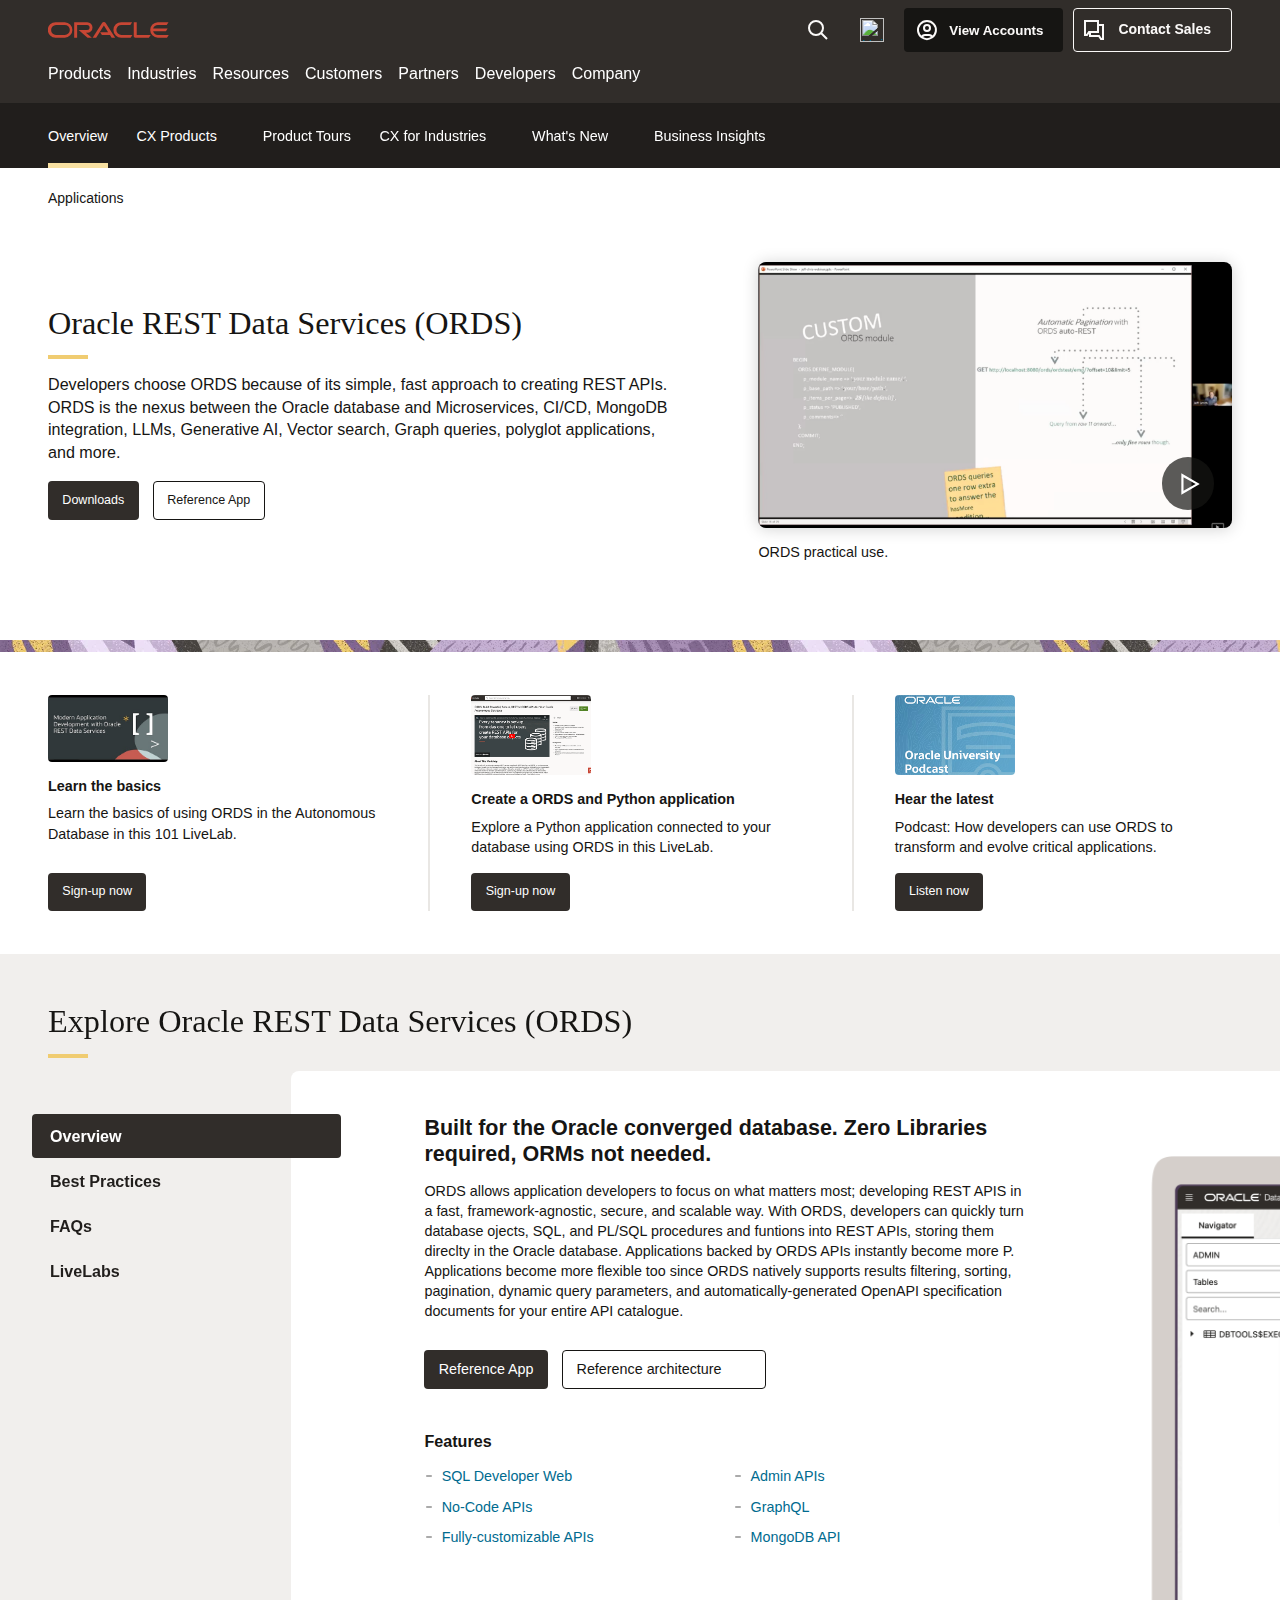
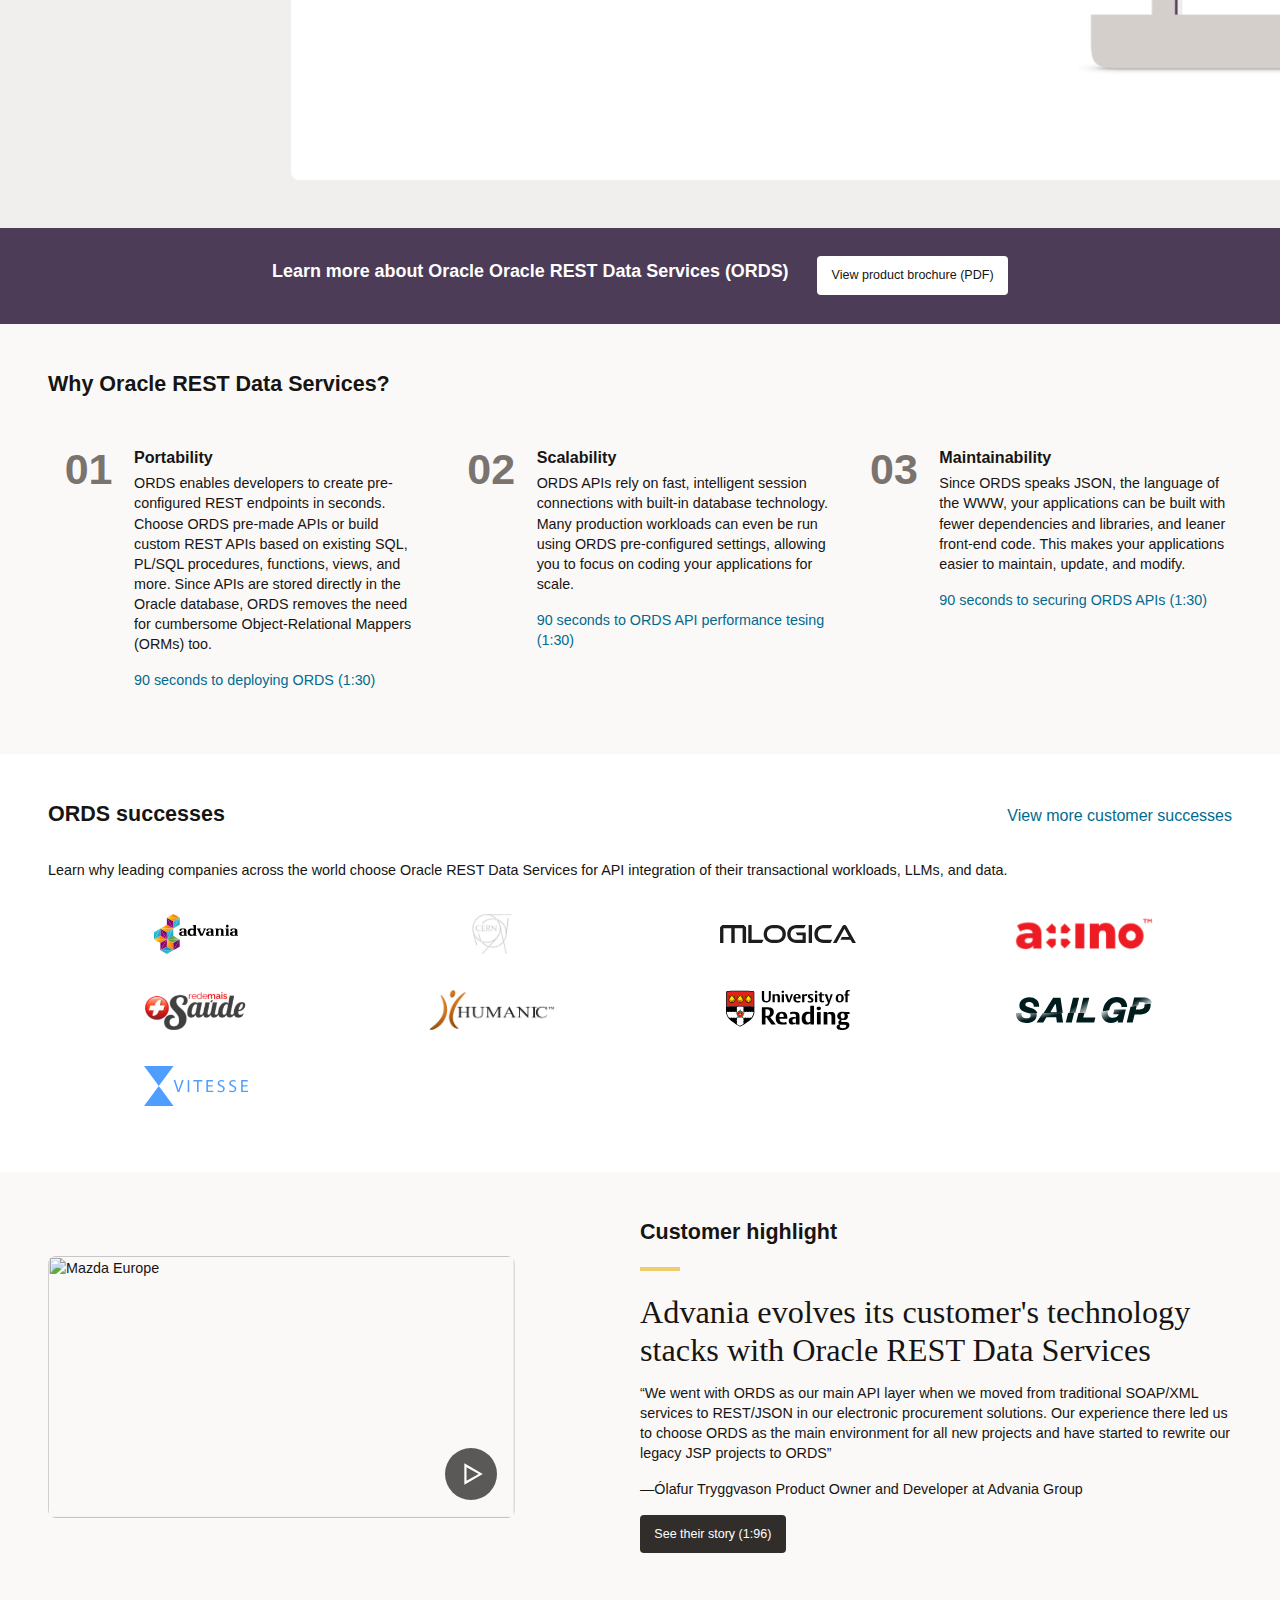
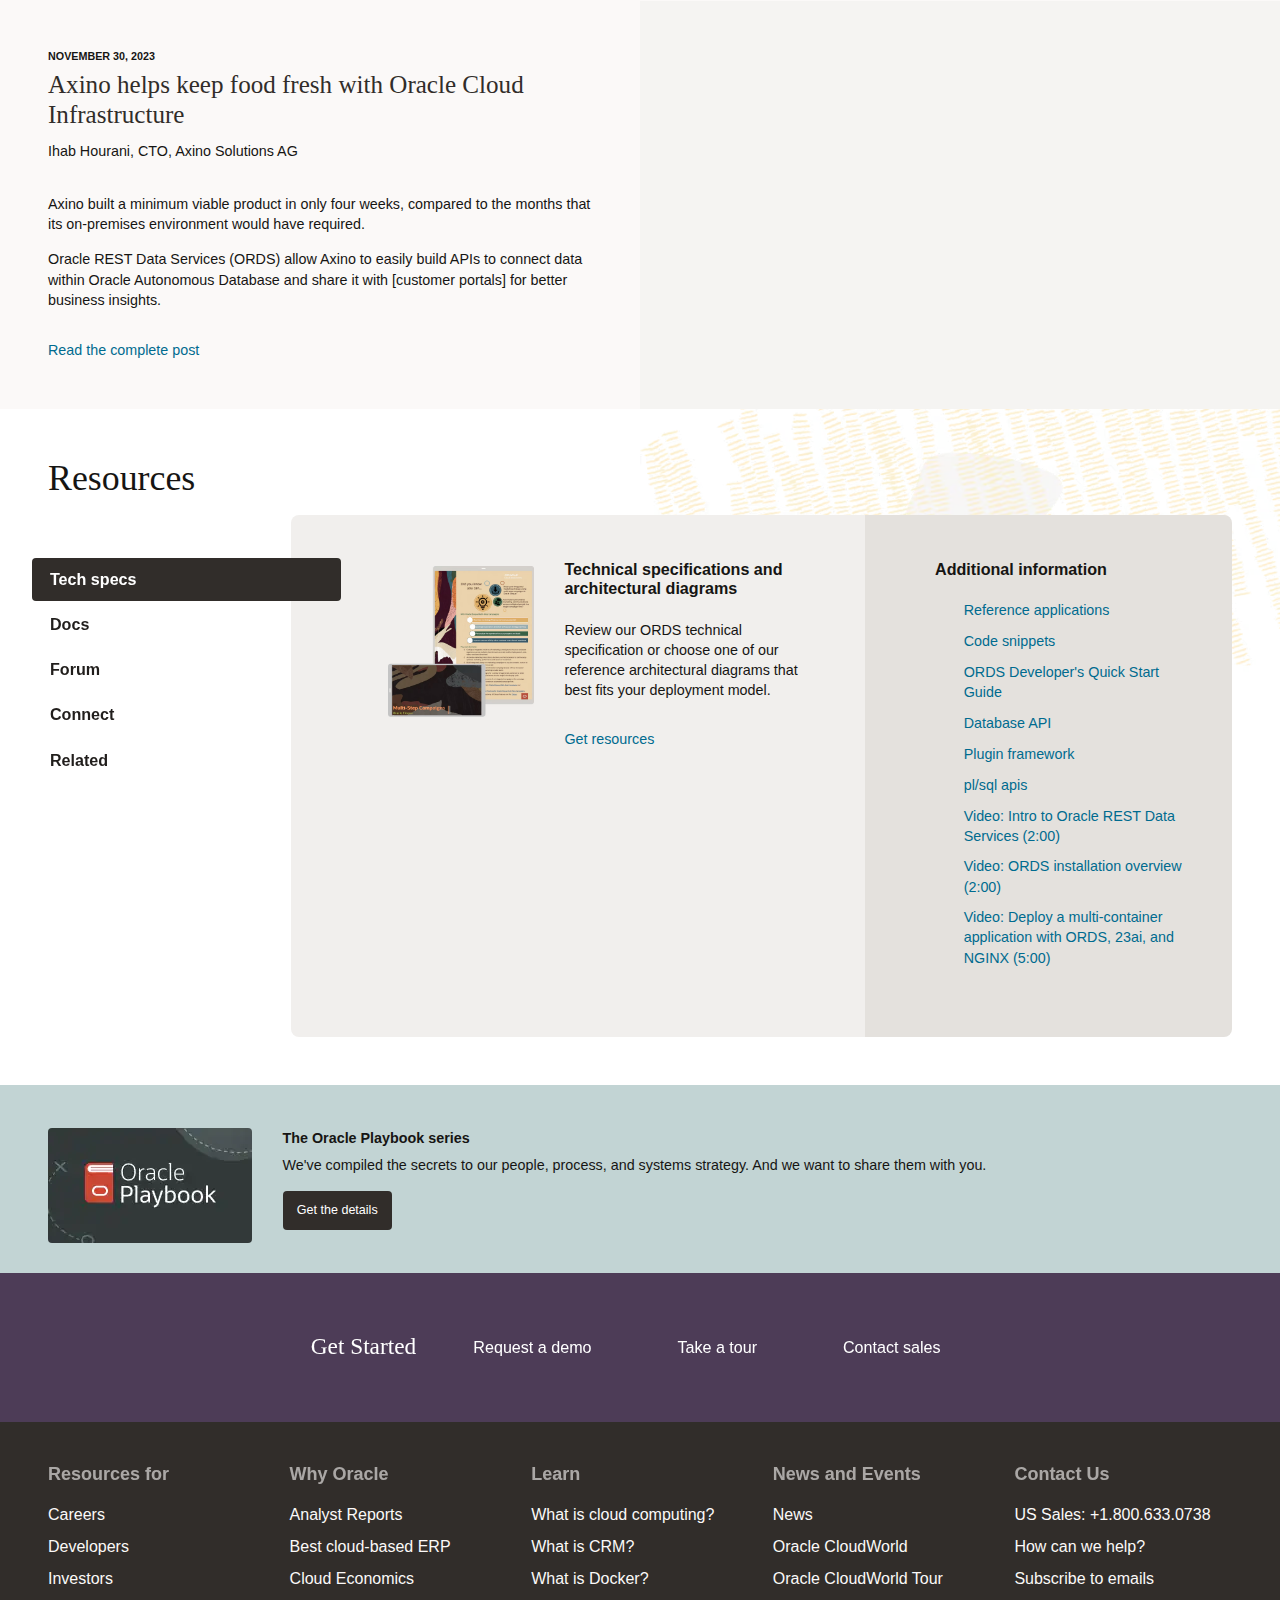
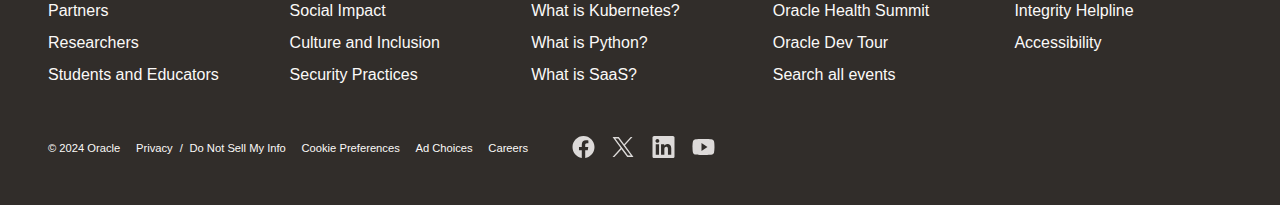
==== commit 32c0d915: "new images, updated why ords section" ====
--- a/index.html
+++ b/index.html
@@ -589,32 +589,31 @@
 <div class="herotitle rh03twocol">
 <div class="rh03col1">
 <h1 class="rwaccent">Oracle REST Data Services (ORDS)</h1>
-<p>
+<!-- <p>
     Enabling developers to create REST APIs from existing SQL, PL/SQL, functions, procedure, 
     views and more. Put an end to ORMs and achieve true portability, 
     scalability, and maintainability with ORDS. 
-    </p>
+    </p> -->
     <p>
-    ORDS is at the core to achieveing a truly converged database. 
-    Developers depend on ORDS, with its simplistic approach to REST APIs, for Microservices, 
-    API Driven development, CI/CD, MongoDB migrations, LLMs and AI connectivity, Vector search, Graph queries, 
-    polyglot applications, and more.
+    <!-- ORDS is at the core to achieveing a truly converged database.  -->
+    Developers choose ORDS because of its simple, fast approach to creating REST APIs. ORDS is the nexus between the Oracle database and Microservices, 
+    CI/CD, MongoDB integration, LLMs, Generative AI, Vector search, Graph queries, polyglot applications, and more.
 </p>
     <!-- <p>Oracle REST Data Services (ORDS) is a <em>zero cost</em> 
     suite of tools that enable application developers and database administrators to quickly 
     transform key functions, operations, SQL, and PL/SQL procedures into low-latency, 
     ultra-secure, and highly performant REST APIs.</p> -->
 <div class="obttns">
-<div><a href="/cx/demo-form/" rel="lightbox" data-trackas="rh03-lightbox" data-width="640" title="Request a demo" data-lbl="hero:request-a-demo-lightbox-open-lightbox-open" role="button">Call to Action</a></div>
-<div class="obttn1"><a class="ochat" data-lbl="chat" href="#chat" role="button">Call to Action</a></div>
+<div><a href="/cx/demo-form/" rel="lightbox" data-trackas="rh03-lightbox" data-width="640" title="Request a demo" data-lbl="hero:request-a-demo-lightbox-open-lightbox-open" role="button">Downloads</a></div>
+<div class="obttn1"><a class="ochat" data-lbl="chat" href="#chat" role="button">Reference App</a></div>
 </div>
 </div>
 <div class="rh03vid clickvideo">
-<div class="ytembed ytvideo ytthumbnail vd03init" data-ytid="vo3Hu2Pdc9k" data-autoplay="1" title="Watch an overview of Oracle CX (2:13)" data-index="0"><button class="vjs-big-play-button" data-lbl="yt-play-vo3Hu2Pdc9k" aria-label="What is Oracle CX"></button>
-<img src="/a/ocom/img/yt-video-thumbnail-vo3hu2pdc9k.jpg" alt="What is Oracle CX">
+<div class="ytembed ytvideo ytthumbnail vd03init" data-ytid="vo3Hu2Pdc9k" data-autoplay="1" title="Watch an ORDS webinar." data-index="0"><button class="vjs-big-play-button" data-lbl="yt-play-vo3Hu2Pdc9k" aria-label="About ORDS"></button>
+<img src="./images/ords-overview-youtube-webinar.png" alt="What is ORDS">
 </div>
 <div class="rh03txt">
-<p>ORDS in 60 seconds.</p>
+<p>ORDS practical use.</p>
 </div>
 </div>
 </div>
@@ -632,18 +631,7 @@
 <div class="rc59w1 cwidth">
 <ul class="rc59w2">
 <li class="rc59w3">
-<img class="rc59img srcloaded imgS" alt="" src="./images/oupodcast.png.avif">
-<strong><a href="https://oracleuniversitypodcast.libsyn.com/site/using-ords-to-make-your-adb-data-available-in-vbs" rel="lightbox" data-width="640" data-trackas="rc59-lightbox" role="button" title="Access the CRO guide" data-lbl="cro-guide-imglnk-lightbox-open-lightbox-open">Hear the latest</a></strong>
-<p>Joe Greenwald - Senior Principal OCI Instructor 
-    discusses how to use ORDS to transform and evolve your critical applications.</p>
-<div class="obttns">
-<div class="obttn2">
-<a href="/applications/cro-ebook-form/" rel="lightbox" data-width="640" data-trackas="rc59-lightbox" role="button" title="Access the CRO guide" data-lbl="cro-guide-ctabttn-lightbox-open-lightbox-open">Listen now</a>
-</div>
-</div>
-</li>
-<li class="rc59w3">
-<img class="rc59img srcloaded imgS" alt="" src="./images/restlivelab.png">
+<img class="rc59img srcloaded imgS" alt="" src="./images/hqdefault.jpg">
 <strong><a href="https://apexapps.oracle.com/pls/apex/r/dbpm/livelabs/view-workshop?wid=815" data-lbl="live-webinar-header-lnk" target="_blank">Learn the basics</a></strong>
 <p>Learn the basics of using ORDS in the Autonomous Database in this 101 LiveLab.</p>
 <div class="obttns">
@@ -662,6 +650,16 @@
 </div>
 </div>
 </li>
+<li class="rc59w3">
+    <img class="rc59img srcloaded imgS" alt="" src="./images/oupodcast.png.avif">
+    <strong><a href="https://oracleuniversitypodcast.libsyn.com/site/using-ords-to-make-your-adb-data-available-in-vbs" rel="lightbox" data-width="640" data-trackas="rc59-lightbox" role="button" title="Access the CRO guide" data-lbl="cro-guide-imglnk-lightbox-open-lightbox-open">Hear the latest</a></strong>
+    <p>Podcast: How developers can use ORDS to transform and evolve critical applications.</p>
+    <div class="obttns">
+    <div class="obttn2">
+    <a href="/applications/cro-ebook-form/" rel="lightbox" data-width="640" data-trackas="rc59-lightbox" role="button" title="Access the CRO guide" data-lbl="cro-guide-ctabttn-lightbox-open-lightbox-open">Listen now</a>
+    </div>
+    </div>
+    </li>
 </ul>
 </div>
 </section>
@@ -697,50 +695,55 @@
 </div>
 </div>
     <div class="rc30w3" style="min-height: 708.658081px;">
-    <div class="rc30w4 rc30pane rc30pane-bleed rw-neutral-00bg rc30activepane" id="rc30p2" data-lbl="cx-marketing-feature-2-label:" role="tabpanel" aria-labelledby="rc30t0_0_0" aria-hidden="false" aria-expanded="true" style="min-height: 708.658081px; width: 1457.974243px;"><h3 class="rc30mobtitle" style="background-color:rgb(49, 45, 42) !important; color:rgb(255, 255, 255) !important"><a id="rc30b0_0_0" role="button" class="icn-img icn-nav-down" aria-expanded="false" aria-hidden="true" tabindex="-1">Overview</a></h3>
+    <div class="rc30w4 rc30pane rc30pane-bleed rw-neutral-00bg rc30activepane" id="rc30p2" data-lbl="cx-marketing-feature-2-label:" role="tabpanel" aria-labelledby="rc30t0_0_0" aria-hidden="false" aria-expanded="true" style="min-height: 708.658081px; width: 1457.974243px;">
+        <h3 class="rc30mobtitle" style="background-color:rgb(49, 45, 42) !important; color:rgb(255, 255, 255) !important">
+            <a id="rc30b0_0_0" role="button" class="icn-img icn-nav-down" aria-expanded="false" aria-hidden="true" tabindex="-1">Overview</a>
+        </h3>
     <div class="col-framework col2 inview" data-labelledby="rc30b0_0_0">
     <div class="col-w1">
     <div class="col-item">
     <div class="col-item-w1 rc30w10">
     <div class="rc30w5">
-    <h4>Instant portability and maintainability for your applications with Oracle REST Data Services</h4>
+    <h4>Built for the Oracle converged database. Zero Libraries required, ORMs not needed.</h4>
         <p>
-            Oracle REST Data Services allows developers to ditch ORMs and interact direclty with REST APIs. 
-            By turning your existing SQL, PL/SQL, views, functions, procedures into APIs you remove the need to import additional 
-            libraries or ORMs, reduce application code size and complexity by storing your database objects where they belong 
-            (directly in the Oracle database), and improve application code maintainability and portability.
+            ORDS allows application developers to focus on what matters most; developing REST APIS in a fast, framework-agnostic, secure, and scalable way. 
+            With ORDS, developers can quickly turn database ojects, SQL, and PL/SQL procedures and funtions into REST APIs, storing them direclty in the Oracle database.
+            Applications backed by ORDS APIs instantly become more P. Applications become more flexible too since ORDS natively supports 
+            results filtering, sorting, pagination, dynamic query parameters, and automatically-generated OpenAPI specification documents for your entire API catalogue.
         </p>
+
     <div class="rc30cta">
     <div class="obttns">
     <div>
-    <a href="/cx/marketing/" data-lbl="explore-cx-marketing-data-label">ORDS Reference App</a>
+    <a href="/cx/marketing/" data-lbl="explore-cx-marketing-data-label">Reference App</a>
     </div>
     <div class="obttn1">
-    <a class="icn-touchdevice" href="/cx/product-tours/#marketing" data-lbl="take-a-marketing-tour-data-label">ORDS images and containers</a>
-    </div>
-    </div>
-    </div>
-    <h5>Products</h5>
+    <a class="icn-touchdevice" href="/cx/product-tours/#marketing" data-lbl="take-a-marketing-tour-data-label">Reference architecture</a>
+    </div>
+    </div>
+    </div>
+    <h5>Features</h5>
     <ul class="odlist">
-    <li><a href="/cx/marketing/automation/" data-lbl="feature-2:marketing-automation">Database Actions Suite</a></li>
-    <li><a href="/cx/marketing/campaign-management/" data-lbl="feature-2:campaign-management">Automatic REST</a></li>
-    <li><a href="/cx/marketing/customer-loyalty/" data-lbl="feature-2:customer-loyalty-and-engagement">Custom REST APIs</a></li>
-    <li><a href="/cx/customer-data-platform/" data-lbl="feature-2:customer-data-platform">ORDS Telemetry</a></li>
-    <li><a href="/cx/marketing/digital-intelligence/" data-lbl="feature-2:behavioral-intelligence">Database Administrative APIs</a></li>
+    <li><a href="/cx/marketing/automation/" data-lbl="feature-2:marketing-automation">SQL Developer Web</a></li>
+    <li><a href="/cx/marketing/campaign-management/" data-lbl="feature-2:campaign-management">No-Code APIs</a></li>
+    <li><a href="/cx/marketing/customer-loyalty/" data-lbl="feature-2:customer-loyalty-and-engagement">Fully-customizable APIs</a></li>
+    <li><a href="/cx/customer-data-platform/" data-lbl="feature-2:customer-data-platform">Admin APIs</a></li>
+    <li><a href="/cx/marketing/digital-intelligence/" data-lbl="feature-2:behavioral-intelligence">GraphQL</a></li>
+    <li><a href="/cx/marketing/digital-intelligence/" data-lbl="feature-2:behavioral-intelligence">MongoDB API</a></li>
     </ul>
     </div>
     </div>
     </div>
     <div class="col-item rw-neutral-00bg">
     <div class="col-item-w1 rc30w11">
-    <div alt="Marketing" class="bgimg" style="background-image: url(./images/ords-who-am-i.004.png);">
+    <div alt="Marketing" class="bgimg" style="background-image: url(./images/sql-wksht-rest-enable.png);">
     <br>
     </div>
     </div>
     </div>
     </div>
     </div>
-    </div>
+</div>
     <!-- <div class="rc30w4 rc30pane rc30pane-bleed rw-neutral-00bg" id="rc30p3" data-lbl="cx-sales-feature-3-label:" role="tabpanel" aria-labelledby="rc30t0_0_1" aria-hidden="true" style="min-height: 708.658081px; width: 1457.974243px;" aria-expanded="false"><h3 class="rc30mobtitle" style="background-color:rgb(49, 45, 42) !important; color:rgb(255, 255, 255) !important"><a id="rc30b0_0_1" role="button" class="icn-img icn-nav-down" aria-expanded="false" aria-hidden="true" tabindex="-1">Use cases</a></h3>
     <div class="col-framework col2 inview" data-labelledby="rc30b0_0_1">
     <div class="col-w1">
@@ -892,11 +895,11 @@
 <div class="rc11w1 cwidth">
 <div class="rc11w2 rc11bttns">
 <div class="rc11w3">
-<h3>Learn more about Oracle Oracle REST Data Services</h3>
+<h3>Learn more about Oracle Oracle REST Data Services (ORDS)</h3>
 </div>
 <div class="obttns">
 <div><a href="/a/ocom/docs/oracle-solutions-for-customer-experience.pdf" target="_blank" data-lbl="view-product-brochure-ctabttn">View product brochure (PDF)</a></div>
-<div class="obttn1"><a href="/cx/product-tours/" data-lbl="explore-product-tours-ctabttn">Explore product tours</a></div>
+<!-- <div class="obttn1"><a href="/cx/product-tours/" data-lbl="explore-product-tours-ctabttn">Explore product tours</a></div> -->
 </div>
 </div>
 </div>
@@ -912,25 +915,23 @@
 <div class="col-framework col3 col-gutters col-justified col-multi inview">
 <div class="col-w1">
 <div class="col-item">
-<h3><span class="">01</span>Simplicity</h3>
+<h3><span class="">01</span>Portability</h3>
 <p>ORDS enables developers to create pre-configured REST endpoints in seconds. Choose ORDS pre-made
     APIs or build custom REST APIs based on existing SQL, PL/SQL procedures, functions, 
-    views, and more. ORDS completely removes the need for cumbersome Object-Relational Mappers (ORMs).</p>
+    views, and more. Since APIs are stored directly in the Oracle database, ORDS removes the need for cumbersome Object-Relational Mappers (ORMs) too.</p>
 <p><a href="?ytid=EHw0kBcz4-8" rel="vbox" data-trackas="rc36-lightbox" data-lbl="yt-play-EHw0kBcz4-8" role="button">90 seconds to deploying ORDS (1:30)</a></p>
 </div>
 <div class="col-item">
-<h3><span class="">02</span>Performance</h3>
-ORDS uses proven JDBC driver and Universal Connection Pooling technology to achieve high throughput and lightning 
-fast response times for your REST APIs. Deploy ORDS in standalone mode for instant REST, 
-or add to your existing Tomcat and Weblogic deployments.</p>
+<h3><span class="">02</span>Scalability</h3>
+ORDS APIs rely on fast, intelligent session connections with built-in database technology. Many production workloads can even be run using ORDS pre-configured settings, allowing you
+to focus on coding your applications for scale.</p>
 <p><a href="?ytid=X4StHPSLRTU" rel="vbox" data-trackas="rc36-lightbox" data-lbl="yt-play-X4StHPSLRTU" role="button">90 seconds to ORDS API performance tesing (1:30)</a></p>
 
 </div>
 <div class="col-item">
-<h3><span class="">03</span>Security</h3>
-ORDS is fully compatible with major vendors Reverse Proxies and Load Balancers and supports 
-authentication with your existing Identity Providers. ORDS supports authentication with ORDS Pre-Hook authentication,
-OAuth2.0, JSON Web Tokens, Basic Authentication, and File Based users for local testing.</p>
+<h3><span class="">03</span>Maintainability</h3>
+Since ORDS speaks JSON, the language of the WWW, your applications can be built with fewer dependencies and libraries, and leaner front-end code. This makes your applications
+easier to maintain, update, and modify.</p>
 <p><a href="?ytid=X4StHPSLRTU" rel="vbox" data-trackas="rc36-lightbox" data-lbl="yt-play-X4StHPSLRTU" role="button">90 seconds to securing ORDS APIs (1:30)</a></p>
 </div>
 </div>
@@ -1034,8 +1035,8 @@
 <a class="rc29lnk" href="https://www.oracle.com/customers/axino/" data-lbl="read-the-complete-post">Read the complete post</a>
 </div>
 <div class="col-item cpad cwidth rw-neutral-20bg bgimgw1"><div style="background-image:url(/a/ocom/img/bgimg02-bgne-blogs-02.png)" class="bgimg bgimgw2 bgimg-rhalf bgimg-hsize bgimg-lighter"></div>
-<h4>Featured blogs</h4>
-<div class="rfeed hbs-initialized"><ul>
+<!-- <h4>Featured blogs</h4> -->
+<!-- <div class="rfeed hbs-initialized"><ul>
     <li>
         <strong>November 6, 2024</strong>
         <a href="https://blogs.oracle.com/cx/post/dont-snooze-on-eloqua-discover-five-powerful-features-beyond-email-marketing">ORDS and Microservices</a>
@@ -1052,8 +1053,8 @@
         <strong>October 10, 2024</strong>
         <a href="https://blogs.oracle.com/cx/post/how-to-set-a-default-channel-type-in-fusion-service-center">ORDS development containers: A tutorial</a>
     </li>
-</ul></div>
-<a class="rc29lnk" href="https://blogs.oracle.com/cx/">View all</a>
+</ul></div> -->
+<!-- <a class="rc29lnk" href="https://blogs.oracle.com/cx/">View all</a> -->
 </div>
 </div>
 </div>
@@ -1075,7 +1076,7 @@
 <option value="#rc30readiness">Tech specs</option>
 <!--  temp redirect      <option value="#rc30compare">Compare</option> -->
 <option value="#rc30learn">Docs</option>
-<option value="#rc30community">Forum</option>
+<option value="#rc30community">Connect</option>
 <option value="#rc30services">Learn more</option>
 <option value="#rc30related">Related</option>
 </select></span>
@@ -1086,7 +1087,7 @@
         <li role="none" class="rc30active"><a href="#rc30readiness" id="rc30t1_0_0" role="tab" tabindex="-1" aria-selected="true" aria-controls="rc30readiness" aria-hidden="false"><span>Tech specs</span></a></li>
         <li role="none"><a href="#rc30learn" id="rc30t1_0_1" role="tab" tabindex="-1" aria-selected="false" aria-controls="rc30learn" aria-hidden="false"><span>Docs</span></a></li>
         <li role="none"><a href="#rc30community" id="rc30t1_0_2" role="tab" tabindex="-1" aria-selected="false" aria-controls="rc30community" aria-hidden="false"><span>Forum</span></a></li>
-        <li role="none"><a href="#rc30services" id="rc30t1_0_3" role="tab" tabindex="-1" aria-selected="false" aria-controls="rc30services" aria-hidden="false"><span>Learn  more</span></a></li>
+        <li role="none"><a href="./learn.html" id="rc30t1_0_3" role="tab" tabindex="-1" aria-selected="false" aria-controls="rc30services" aria-hidden="false"><span>Connect</span></a></li>
         <li role="none"><a href="#rc30related" id="rc30t1_0_4" role="tab" tabindex="-1" aria-selected="false" aria-controls="rc30related" aria-hidden="false"><span>Related
 
         </span></a></li>
@@ -1122,6 +1123,9 @@
 <li class="icn-chevronright"><a href="https://www.oracle.com/webfolder/technetwork/tutorials/tutorial/readiness/offering.html?offering=eloqua-21" data-lbl="additional-info:release-readiness" target="_blank">Reference applications</a></li>
 <li class="icn-chevronright"><a href="https://docs.oracle.com/en/cloud/saas/" data-lbl="additional-info:documentation-library">Code snippets</a></li>
 <li class="icn-chevronright"><a href="/cx/product-tours/" data-lbl="additional-info:product-tours">ORDS Developer's Quick Start Guide</a></li>
+<li class="icn-chevronright"><a href="/cx/product-tours/" data-lbl="additional-info:product-tours">Database API</a></li>
+<li class="icn-chevronright"><a href="/cx/product-tours/" data-lbl="additional-info:product-tours">Plugin framework</a></li>
+<li class="icn-chevronright"><a href="/cx/product-tours/" data-lbl="additional-info:product-tours">pl/sql apis</a></li>
 <li class="icn-filemedia"><a href="?ytid=p95HbtqiQgc" rel="vbox" data-trackas="lightbox" data-lbl="yt-play-p95HbtqiQgc" role="button">Video: Intro to Oracle REST Data Services (2:00)</a></li>
 <li class="icn-filemedia"><a href="?ytid=jms4rbjg3Lk" rel="vbox" data-trackas="lightbox" data-lbl="additional-info:intro-sales" role="button">Video: ORDS installation overview (2:00) </a></li>
 <li class="icn-filemedia"><a href="?ytid=m1B87v_YxHY" rel="vbox" data-trackas="lightbox" data-lbl="additional-info:intro-service" role="button">Video: Deploy a multi-container application with ORDS, 23ai, and NGINX (5:00)</a></li>
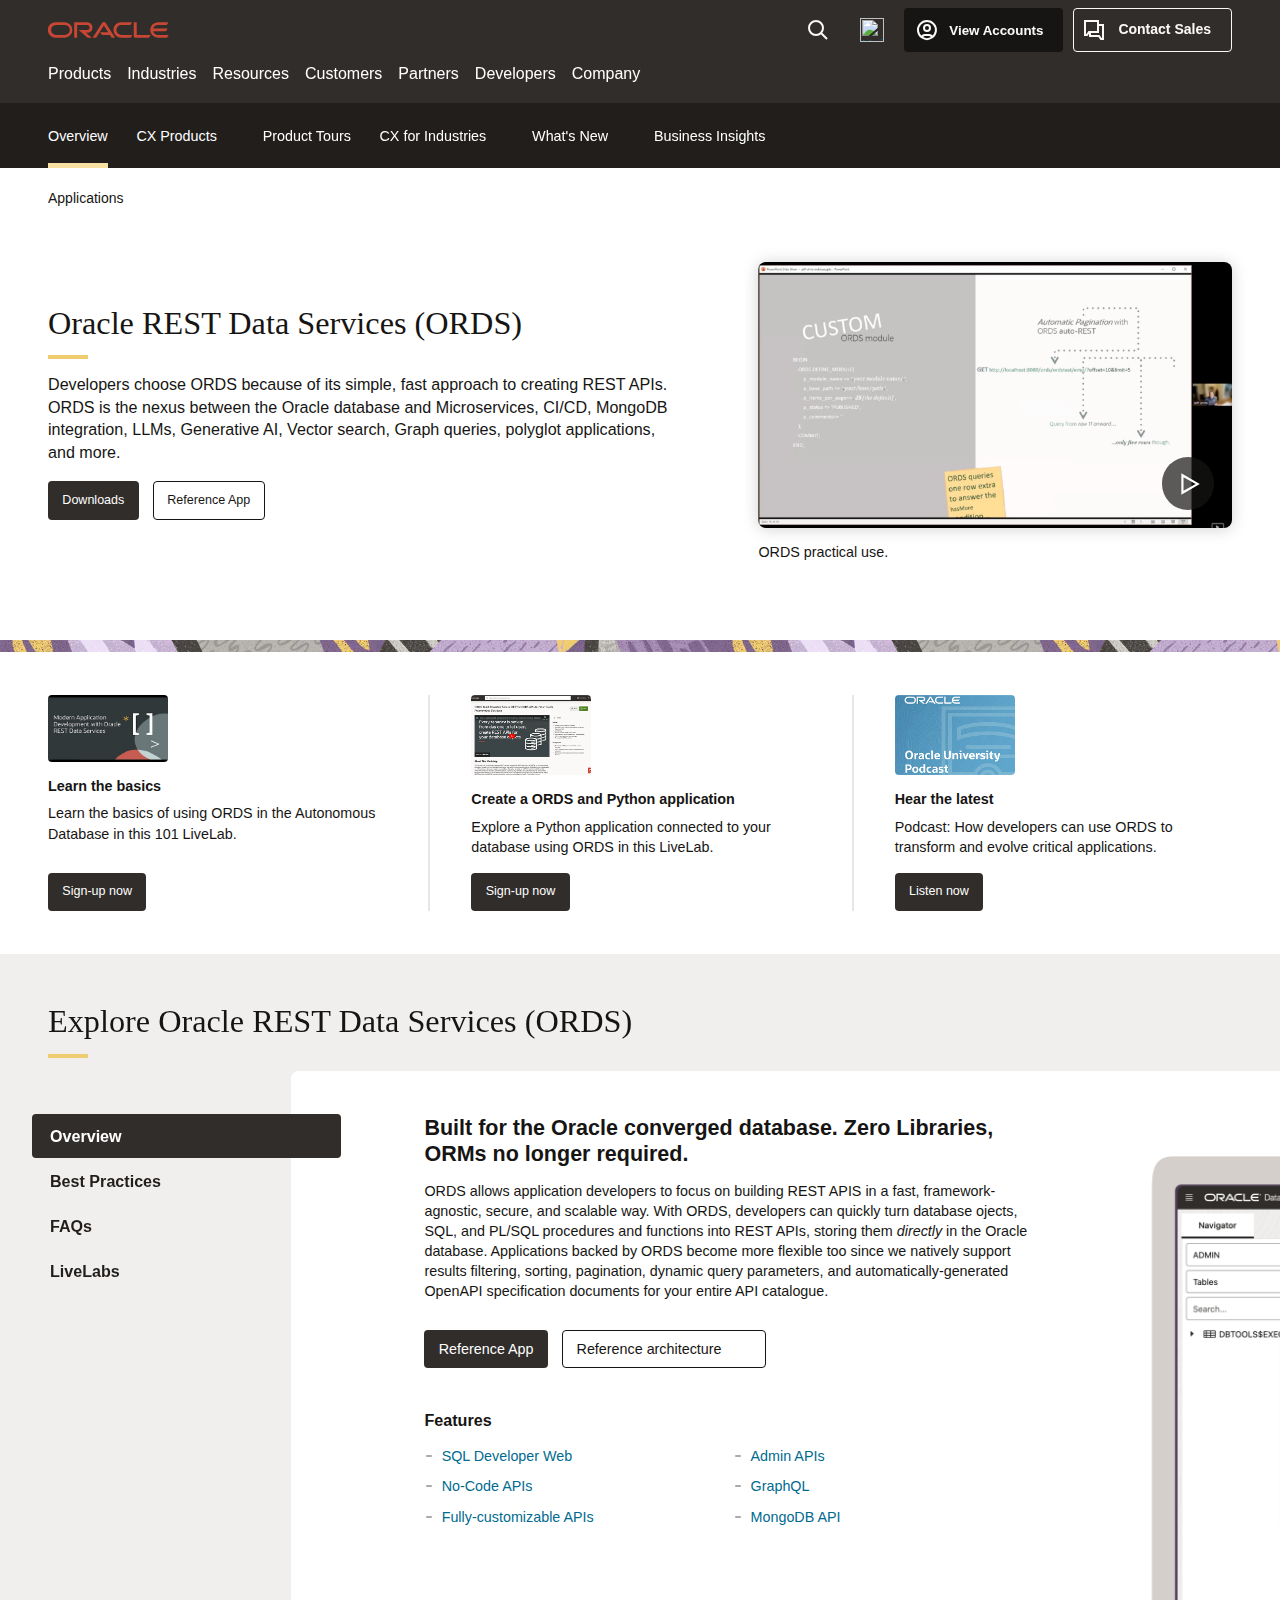
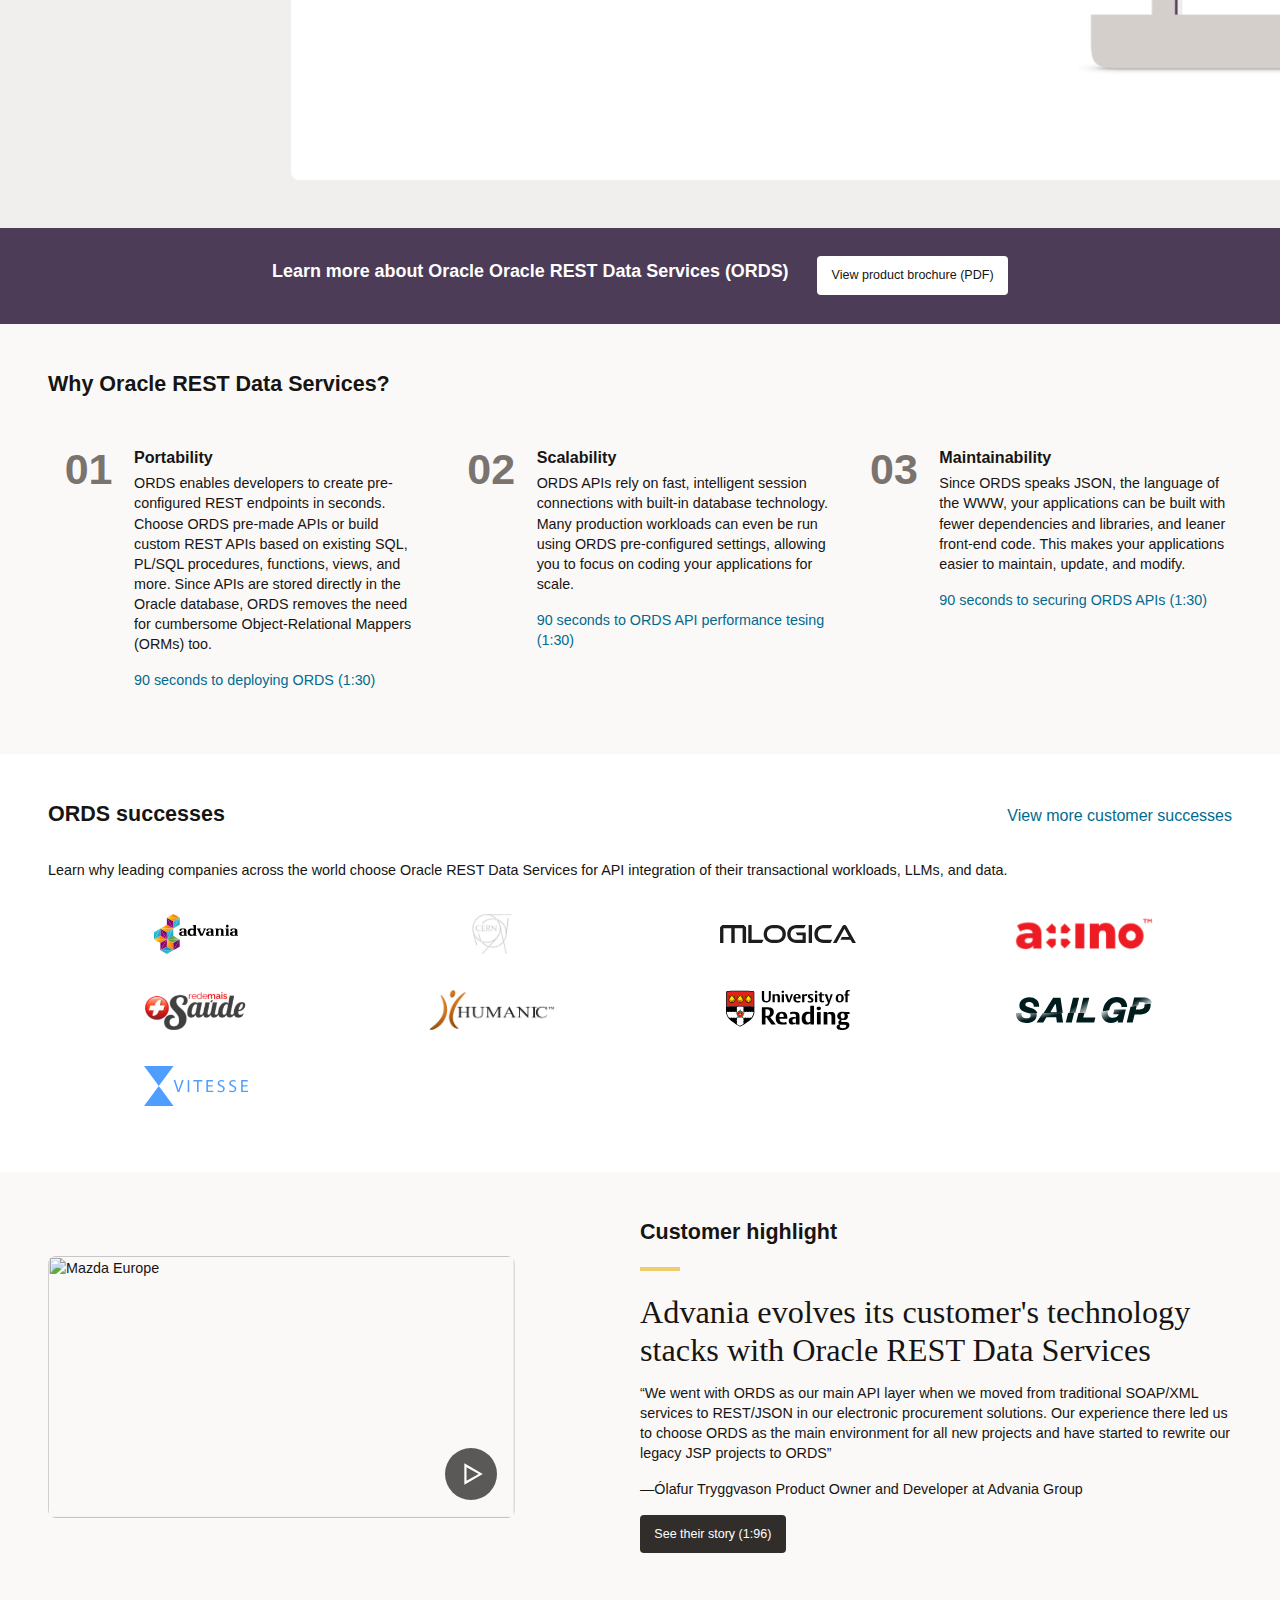
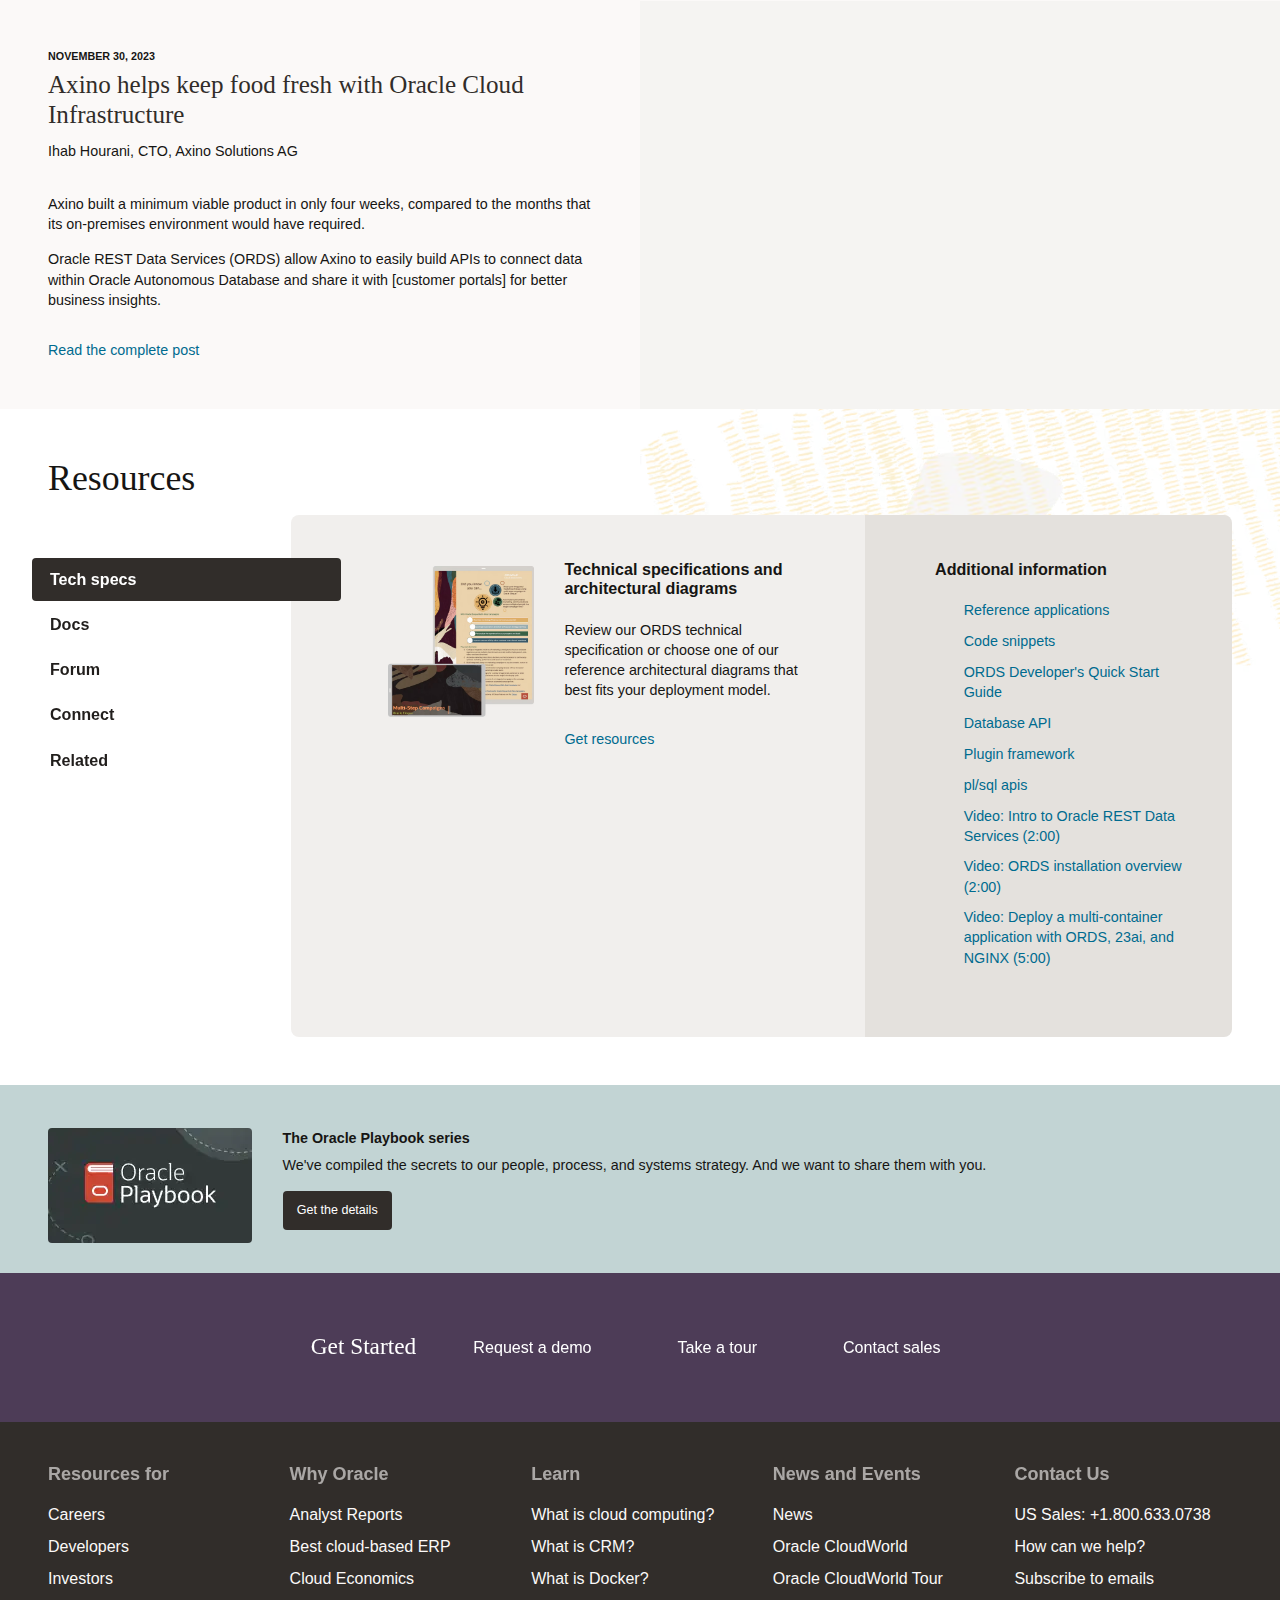
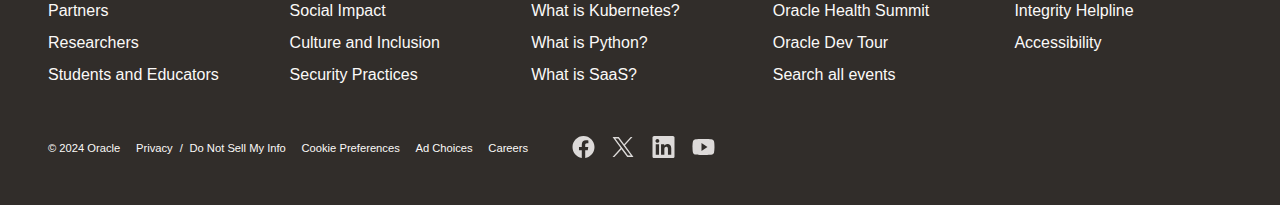
==== commit b826d97a: "grammar, reduced characters throughout" ====
--- a/index.html
+++ b/index.html
@@ -704,12 +704,12 @@
     <div class="col-item">
     <div class="col-item-w1 rc30w10">
     <div class="rc30w5">
-    <h4>Built for the Oracle converged database. Zero Libraries required, ORMs not needed.</h4>
+    <h4>Built for the Oracle converged database. Zero Libraries, ORMs no longer required.</h4>
         <p>
-            ORDS allows application developers to focus on what matters most; developing REST APIS in a fast, framework-agnostic, secure, and scalable way. 
-            With ORDS, developers can quickly turn database ojects, SQL, and PL/SQL procedures and funtions into REST APIs, storing them direclty in the Oracle database.
-            Applications backed by ORDS APIs instantly become more P. Applications become more flexible too since ORDS natively supports 
-            results filtering, sorting, pagination, dynamic query parameters, and automatically-generated OpenAPI specification documents for your entire API catalogue.
+            ORDS allows application developers to focus on building REST APIS in a fast, framework-agnostic, secure, and scalable way. 
+            With ORDS, developers can quickly turn database ojects, SQL, and PL/SQL procedures and functions into REST APIs, storing them <em>directly</em> in the Oracle database.
+            Applications backed by ORDS become more flexible too since we natively support results filtering, sorting, pagination, dynamic query parameters, 
+            and automatically-generated OpenAPI specification documents for your entire API catalogue.
         </p>
 
     <div class="rc30cta">
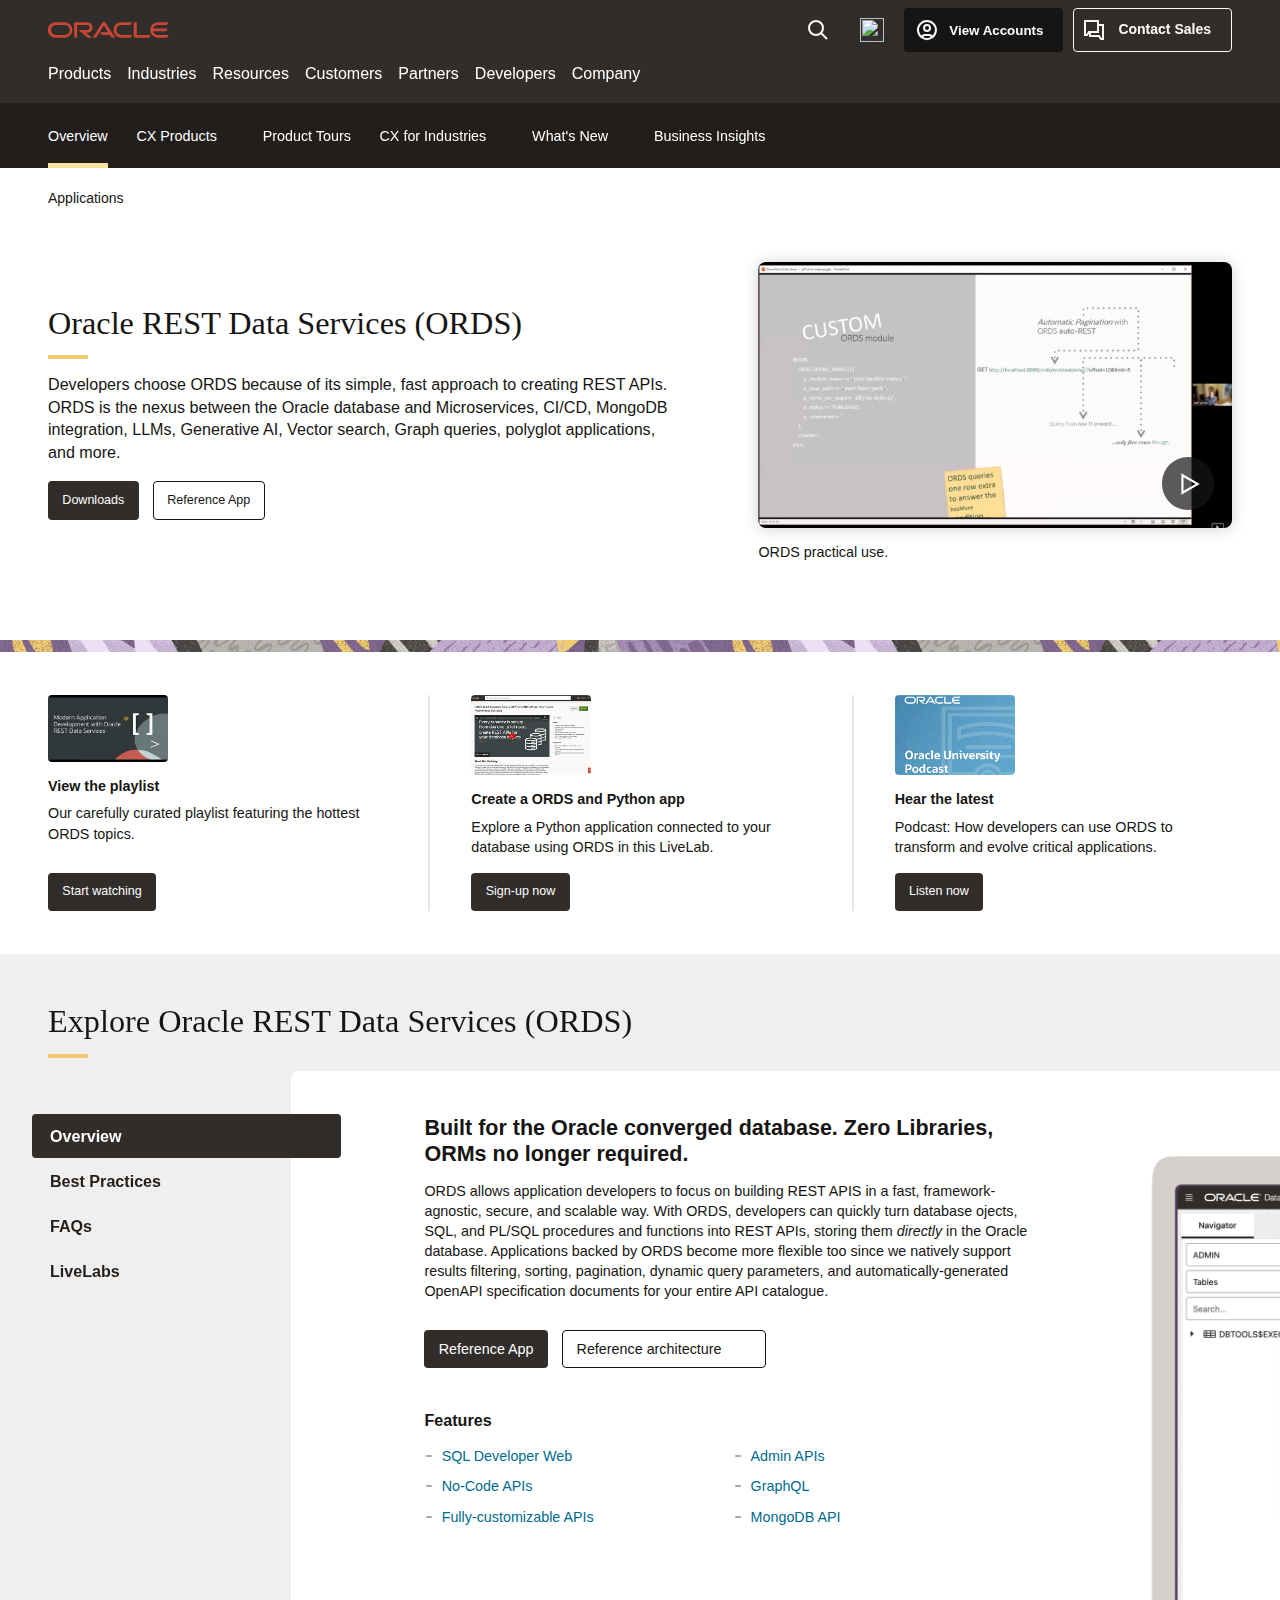
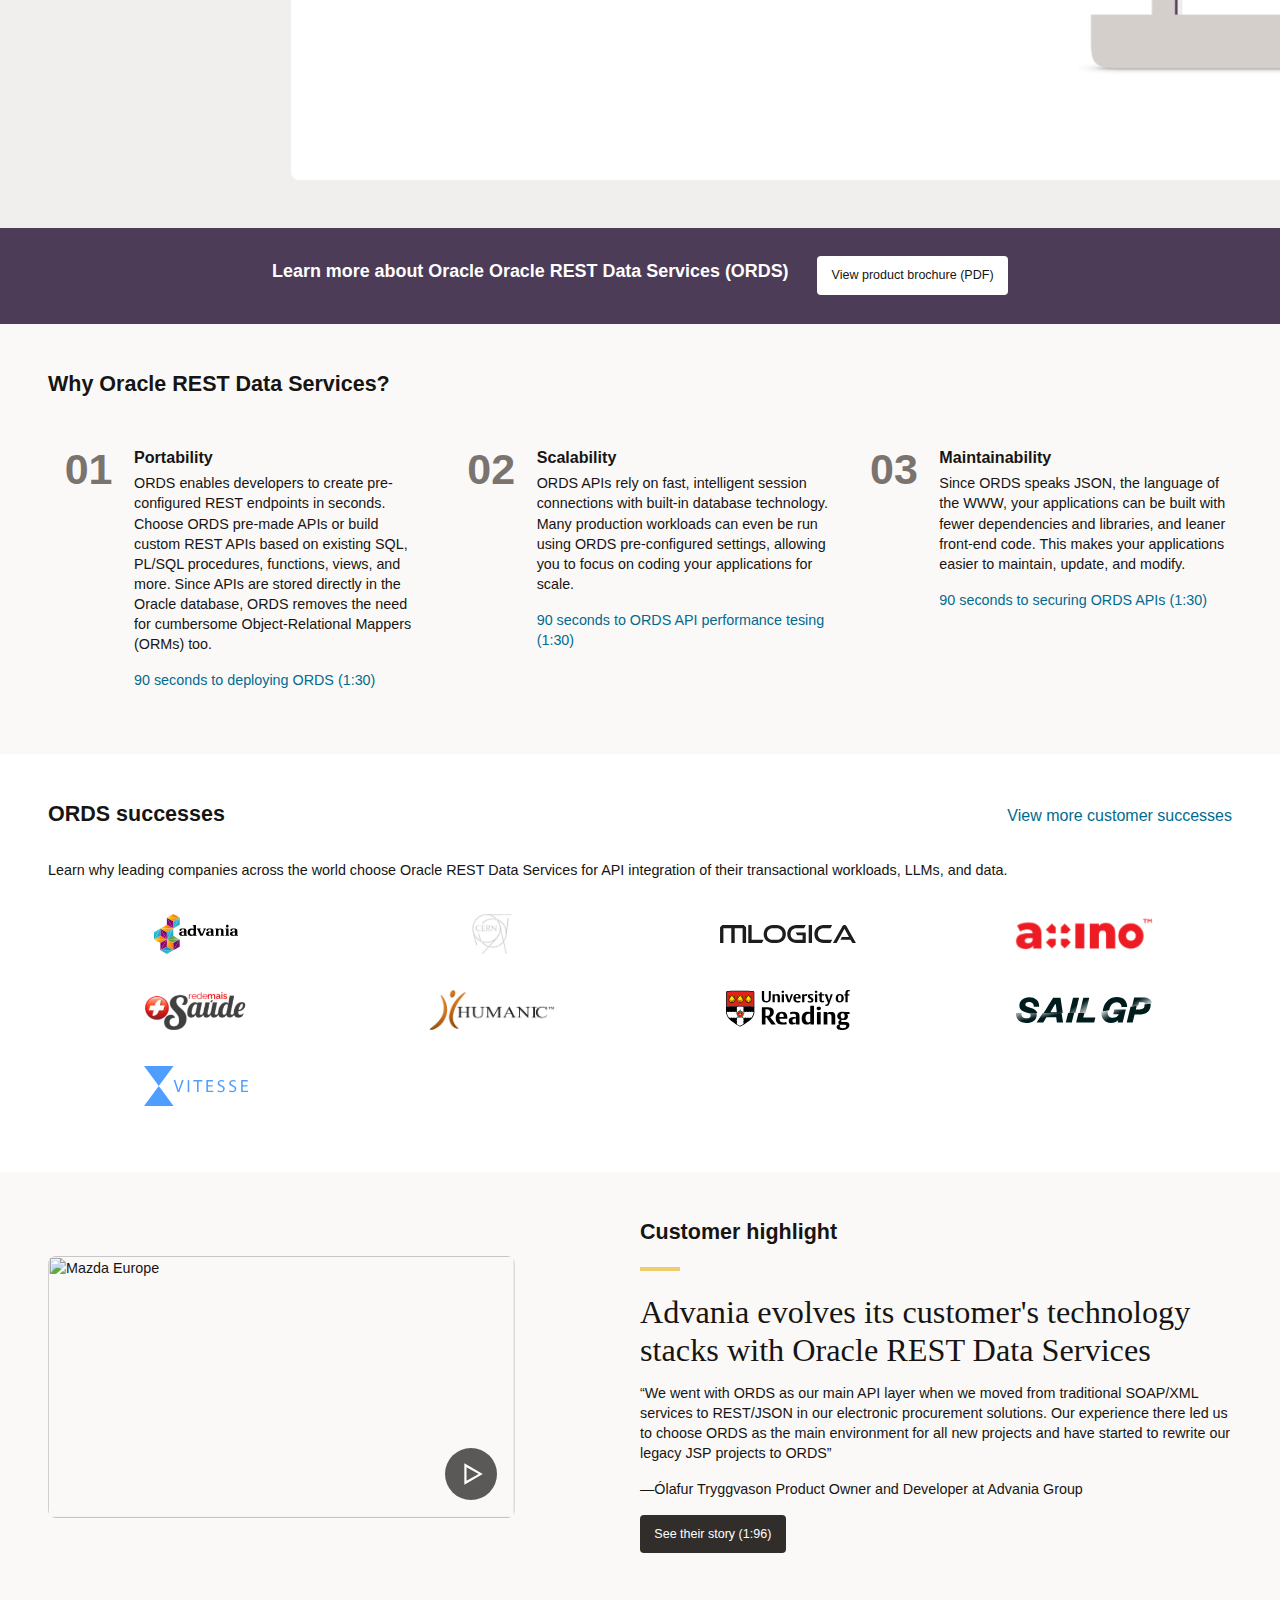
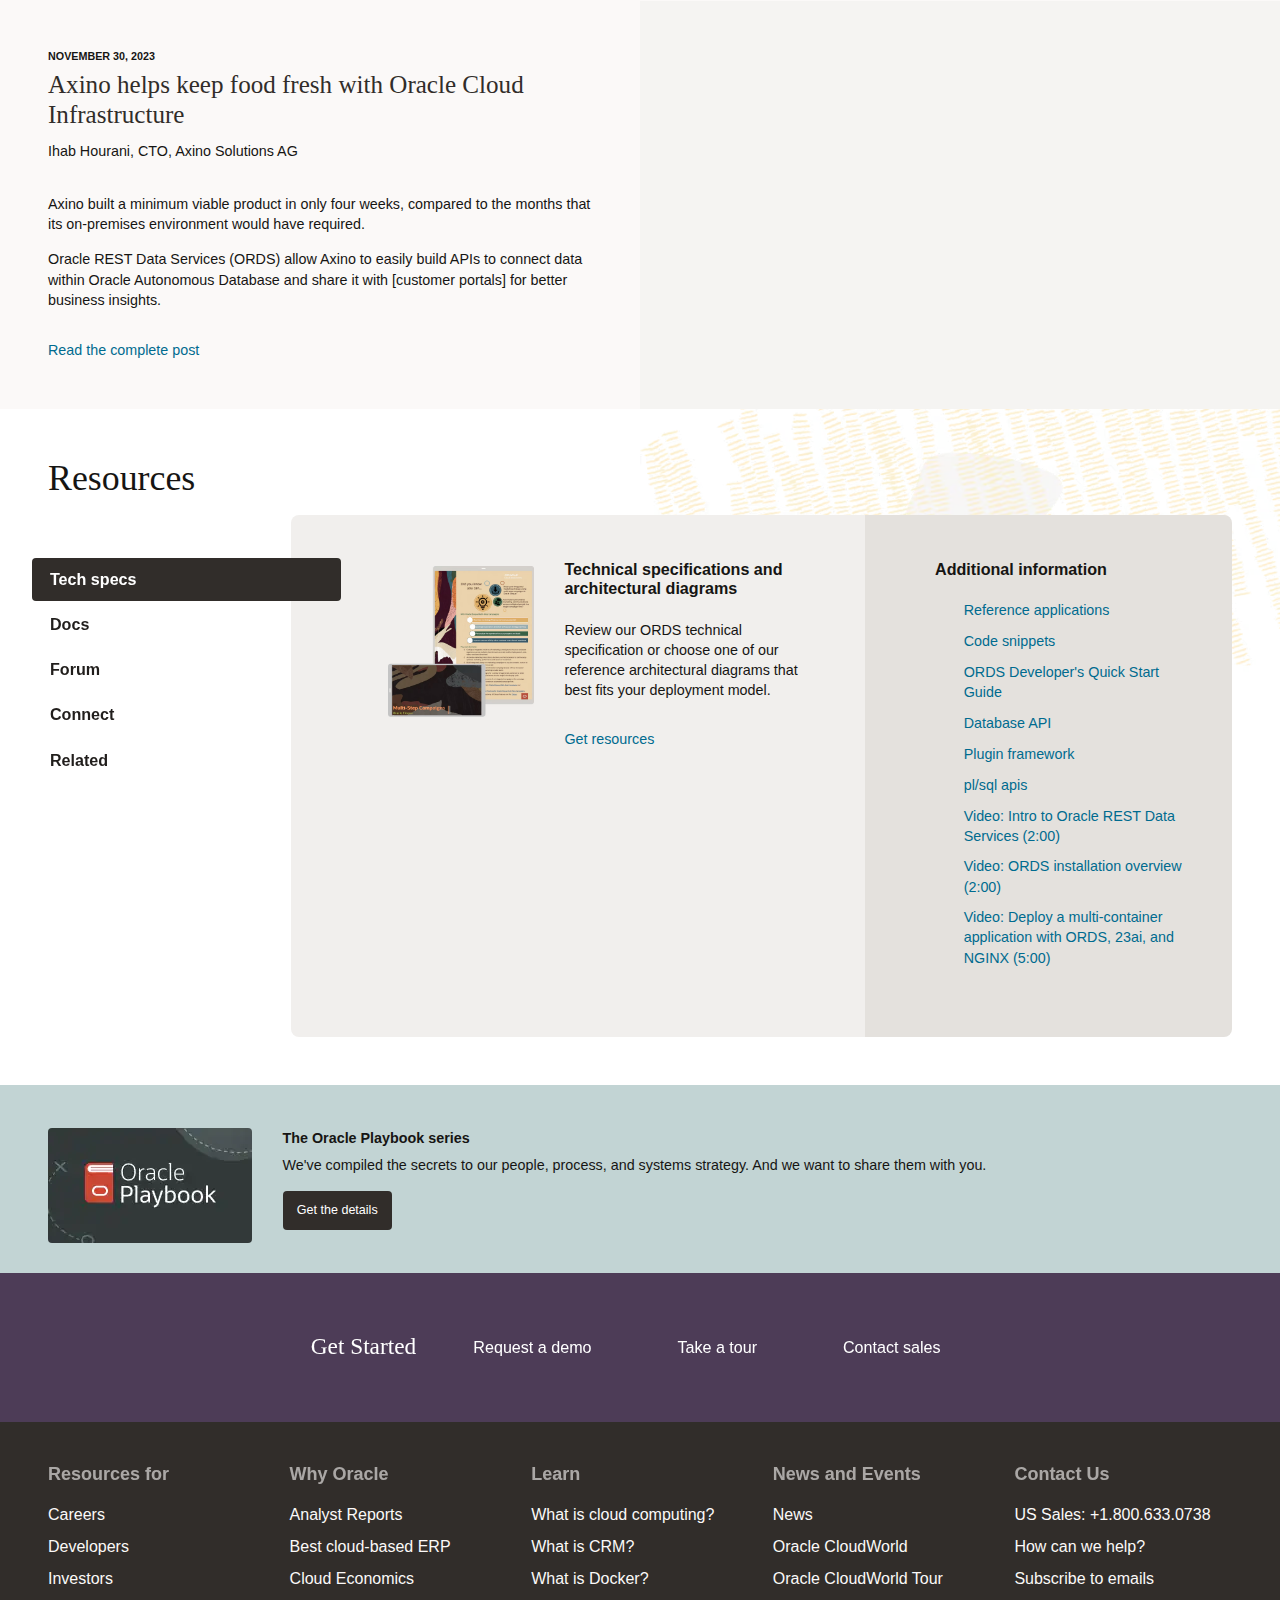
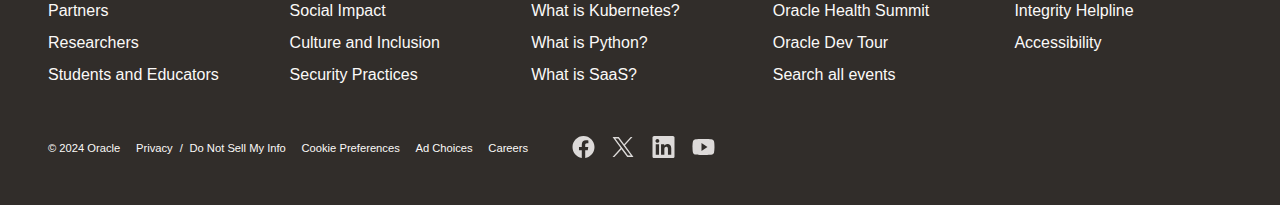
==== commit 892b24a7: "added yt playlist" ====
--- a/index.html
+++ b/index.html
@@ -632,17 +632,17 @@
 <ul class="rc59w2">
 <li class="rc59w3">
 <img class="rc59img srcloaded imgS" alt="" src="./images/hqdefault.jpg">
-<strong><a href="https://apexapps.oracle.com/pls/apex/r/dbpm/livelabs/view-workshop?wid=815" data-lbl="live-webinar-header-lnk" target="_blank">Learn the basics</a></strong>
-<p>Learn the basics of using ORDS in the Autonomous Database in this 101 LiveLab.</p>
+<strong><a href="https://apexapps.oracle.com/pls/apex/r/dbpm/livelabs/view-workshop?wid=815" data-lbl="live-webinar-header-lnk" target="_blank">View the playlist</a></strong>
+<p>Our carefully curated playlist featuring the hottest ORDS topics.</p>
 <div class="obttns">
 <div class="obttn2">
-<a href="https://apexapps.oracle.com/pls/apex/r/dbpm/livelabs/view-workshop?wid=3382" data-lbl="live-webinar-ctabttn" target="_blank">Sign-up now</a>
+<a href="https://apexapps.oracle.com/pls/apex/r/dbpm/livelabs/view-workshop?wid=3382" data-lbl="live-webinar-ctabttn" target="_blank">Start watching</a>
 </div>
 </div>
 </li>
 <li class="rc59w3">
 <img class="rc59img srcloaded imgS" alt="" src="./images/restlivelab.png">
-<strong><a href="/applications/cmo-ebook-form/" rel="lightbox" data-width="640" data-trackas="rc59-lightbox" role="button" title="Access the CMO guide" data-lbl="cmo-guide-imglnk-lightbox-open-lightbox-open">Create a ORDS and Python application</a></strong>
+<strong><a href="/applications/cmo-ebook-form/" rel="lightbox" data-width="640" data-trackas="rc59-lightbox" role="button" title="Access the CMO guide" data-lbl="cmo-guide-imglnk-lightbox-open-lightbox-open">Create a ORDS and Python app</a></strong>
 <p>Explore a Python application connected to your database using ORDS in this LiveLab.</p>
 <div class="obttns">
 <div class="obttn2">
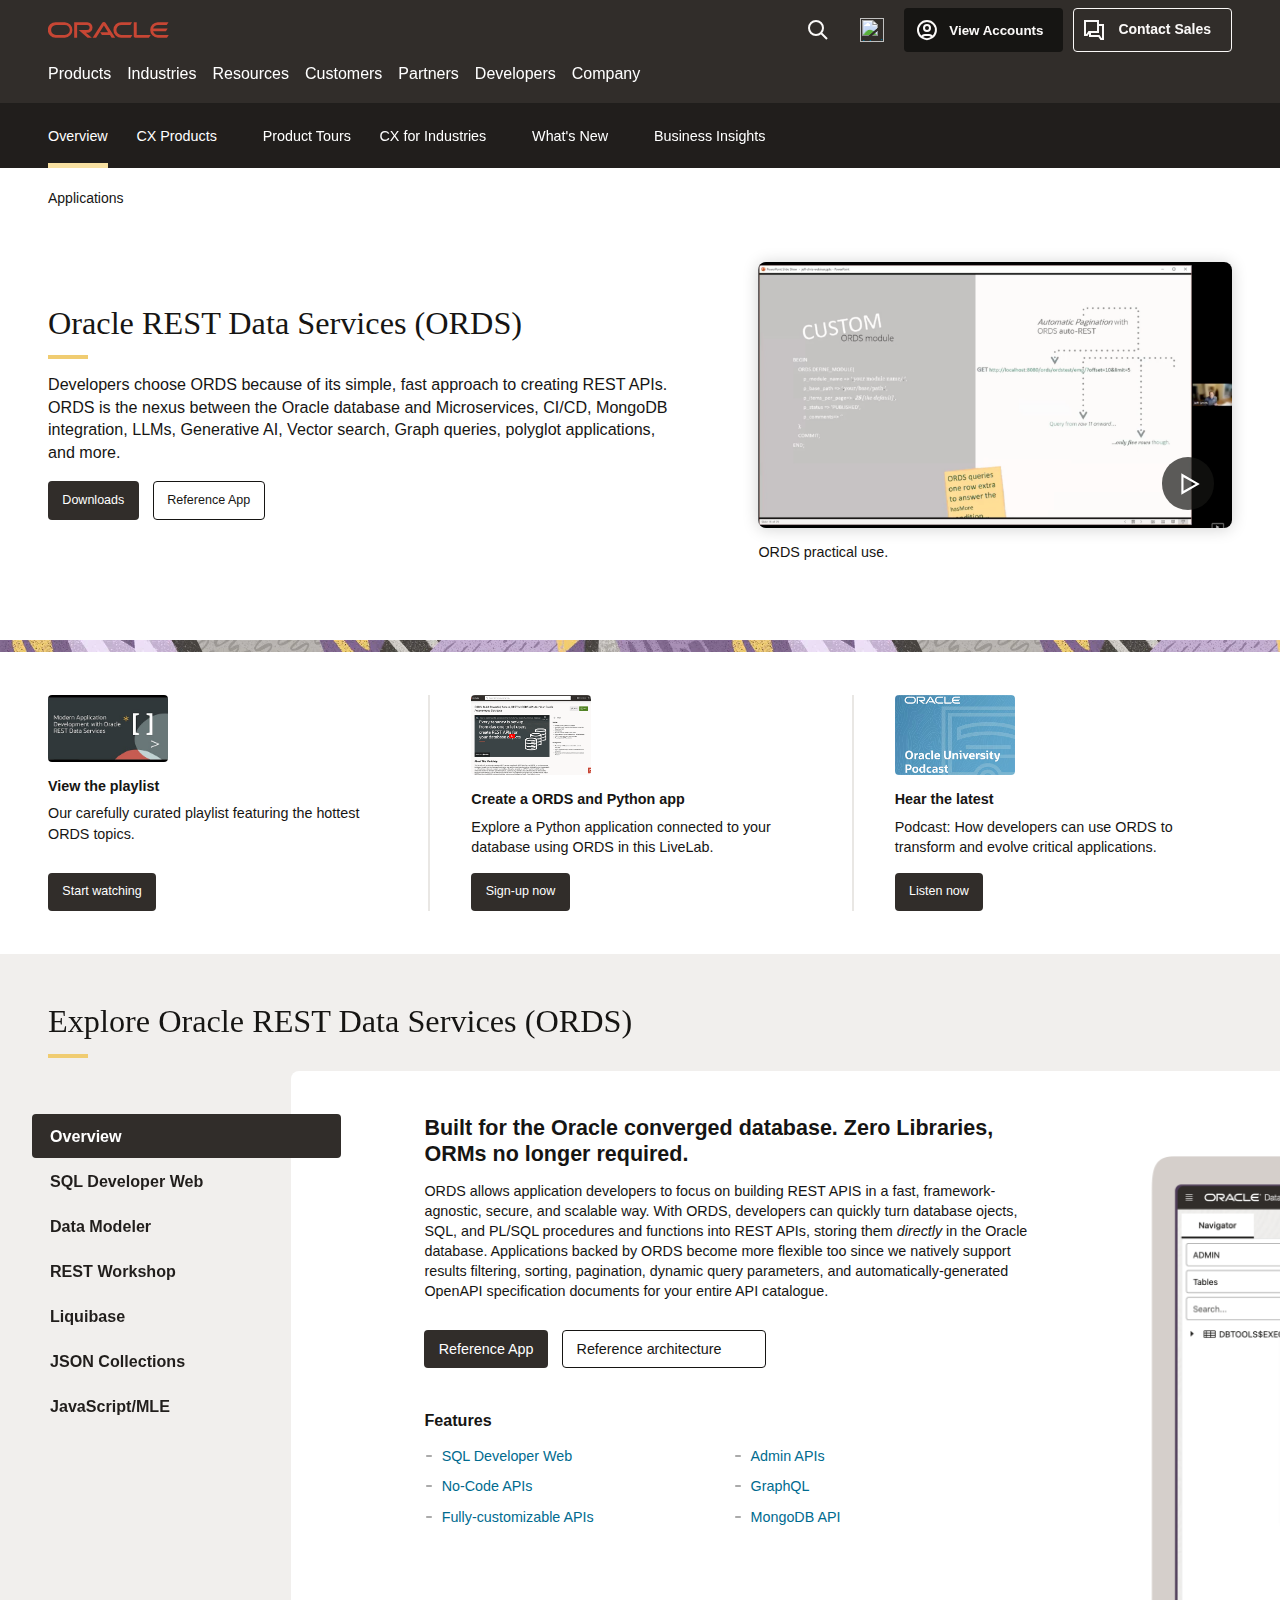
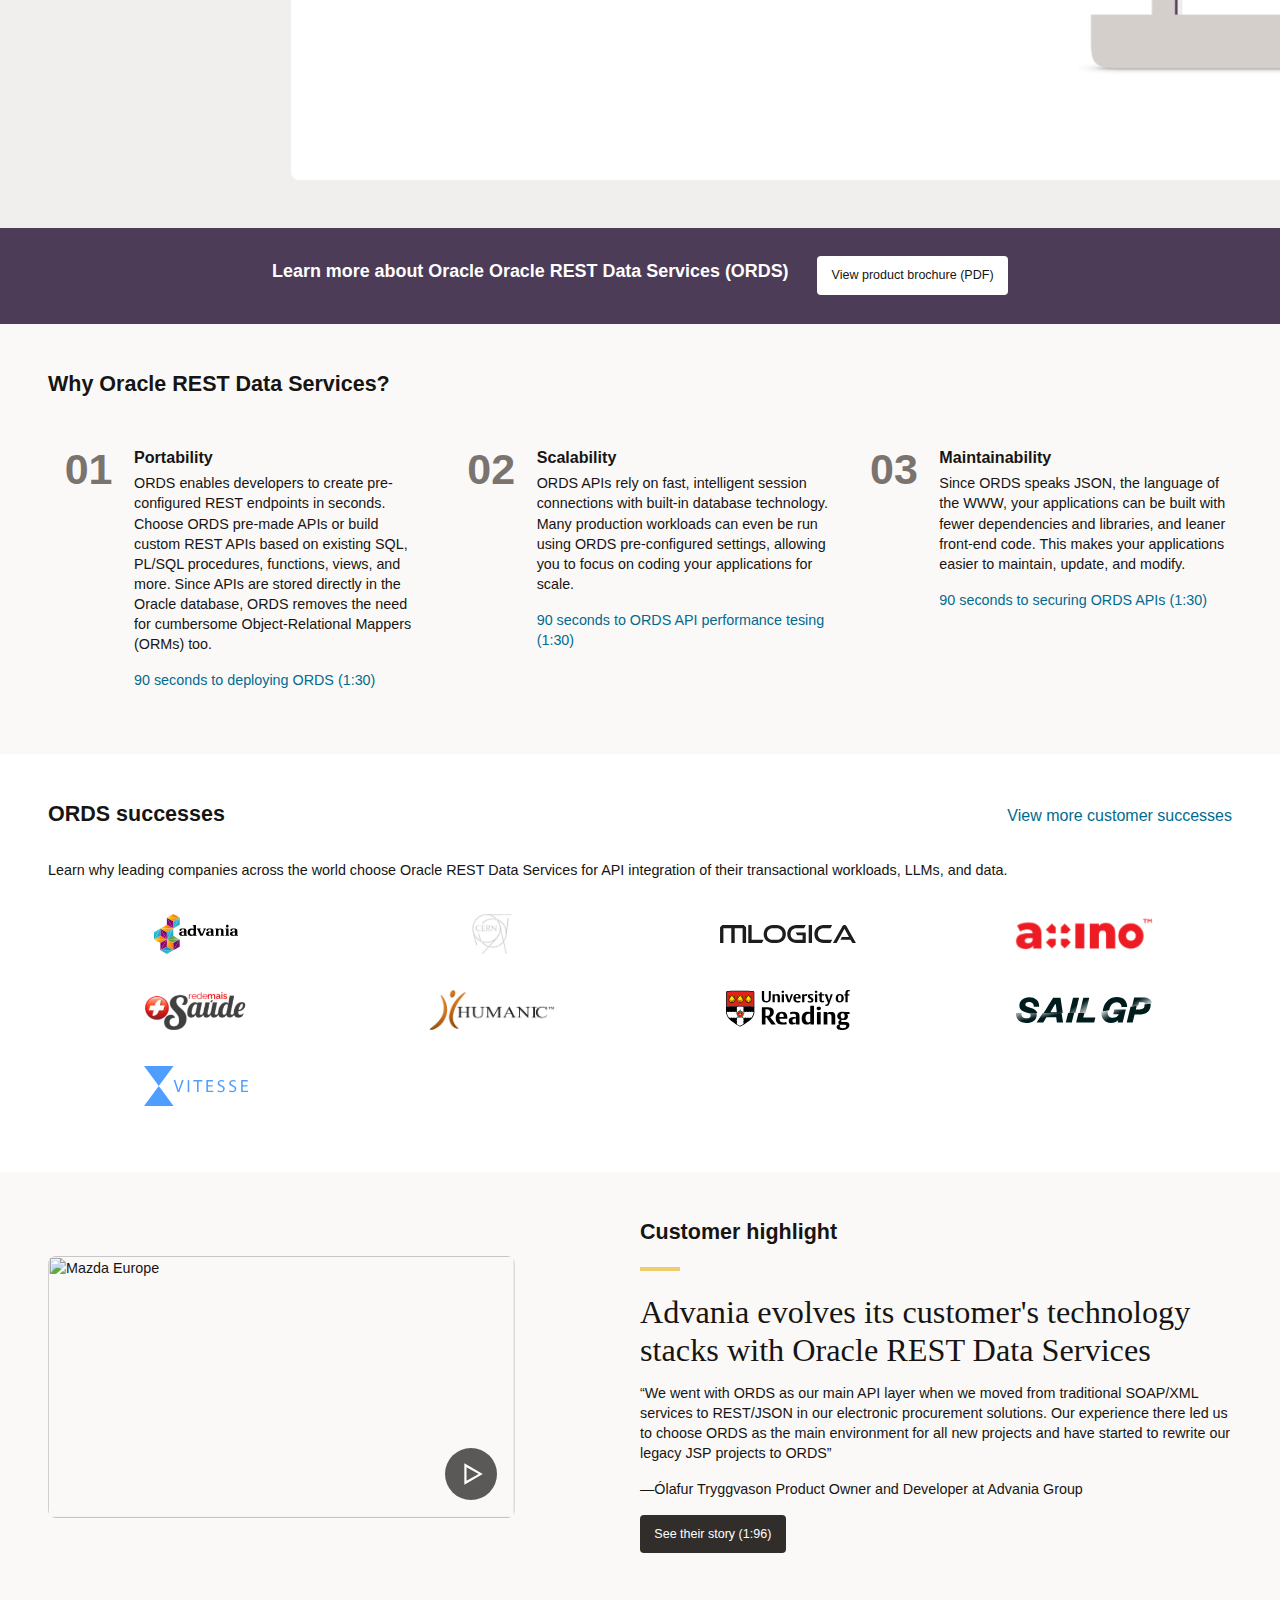
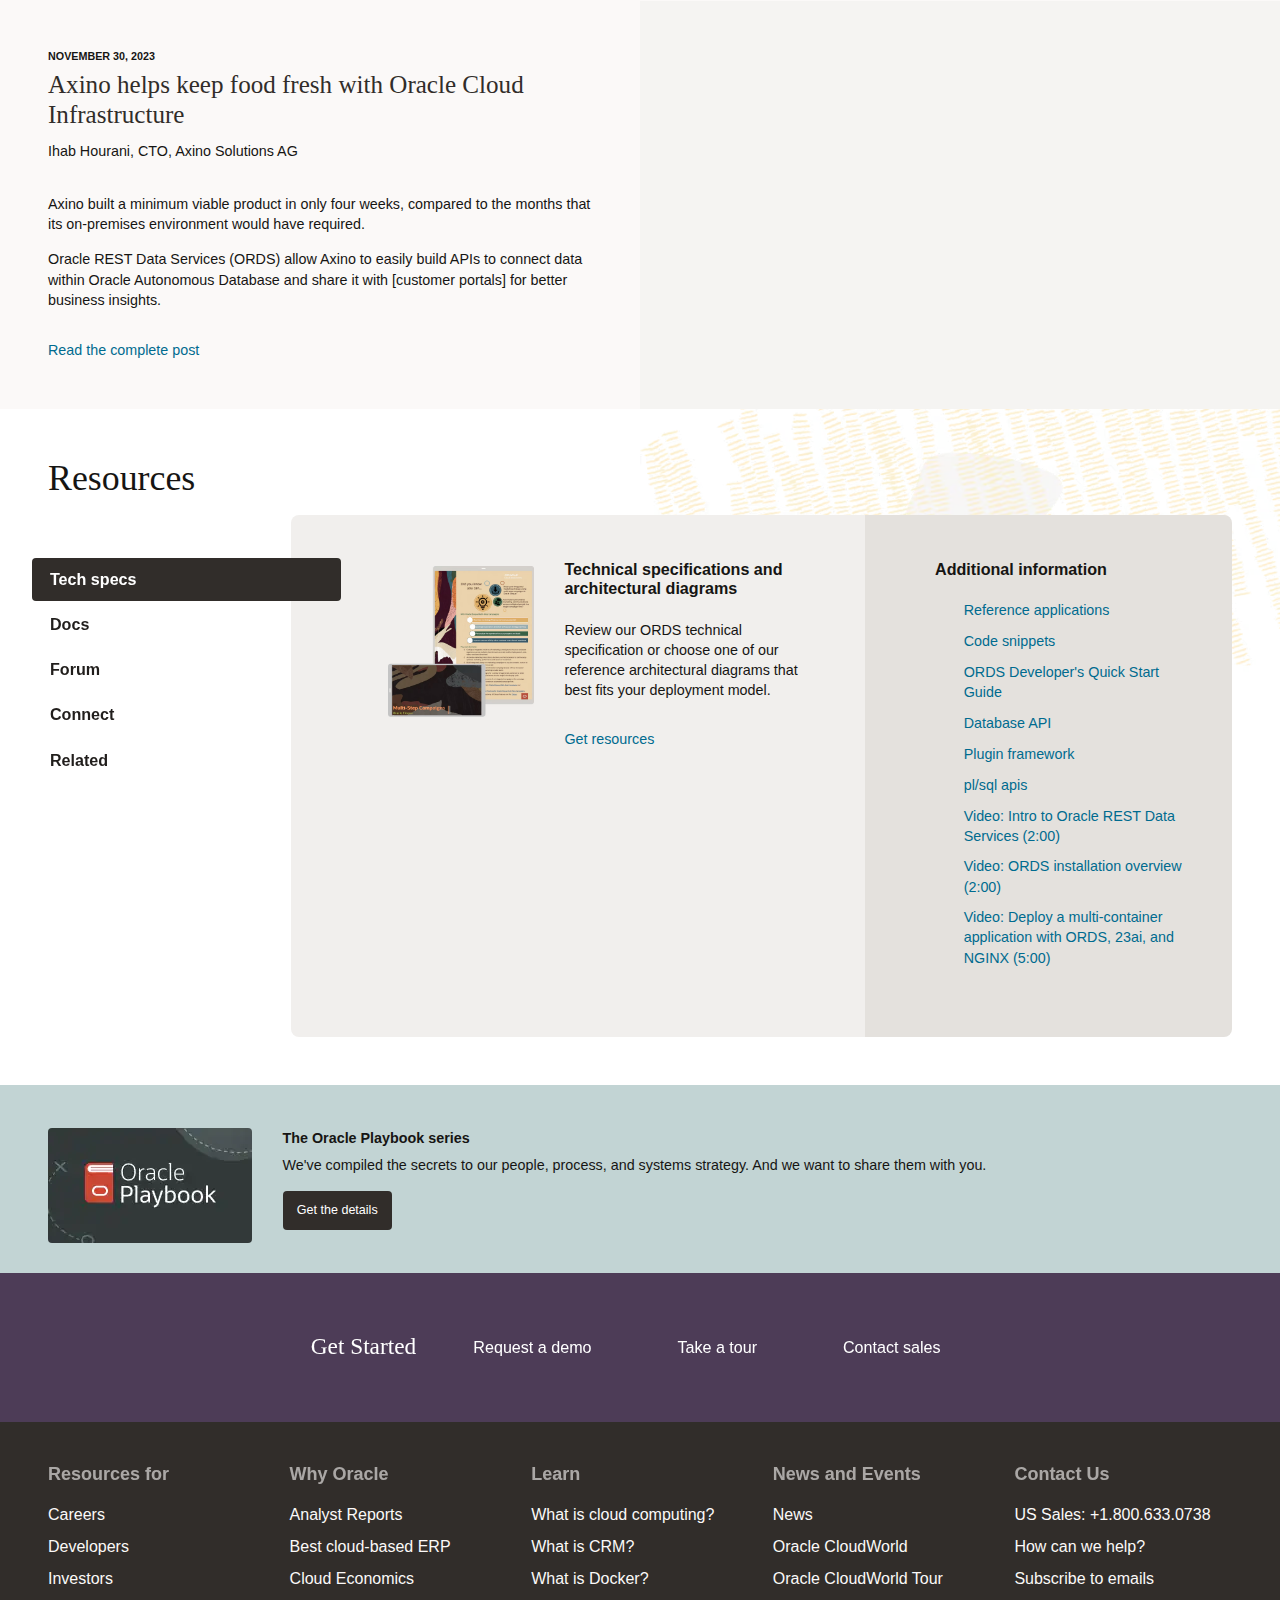
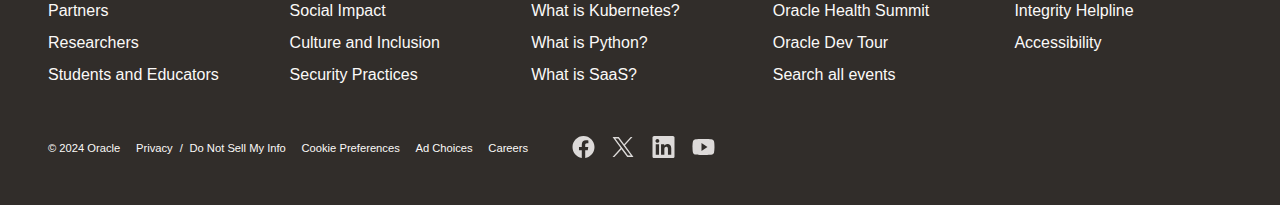
==== commit 2307fb0d: "added options to middle section, why ords" ====
--- a/index.html
+++ b/index.html
@@ -678,9 +678,12 @@
     <span class="oinput"><select name="f4" tabindex="-1" aria-hidden="true" placeholder=" ">
     <option value="#rc30p2">Overview</option>
     <!-- <option value="#rc30p3">Use cases</option> -->
-    <option value="#rc30p4">Best Practices</option>
-    <option value="#rc30p6">FAQs</option>
-    <option value="#rc30p5">Learn More</option>
+    <option value="#rc30p4">SQL Developer Web</option>
+    <option value="#rc30p6">Data Modeler</option>
+    <option value="#rc30p5">REST Workshop</option>
+    <option value="#rc30p5">Liquibase</option>
+    <option value="#rc30p5">JSON Collections</option>
+    <option value="#rc30p5">JavaScript/MLE</option>
     </select></span>
     </span>
     </span>
@@ -688,9 +691,12 @@
     <div class="rc30nav"><ul role="tablist" aria-orientation="vertical" class="rc30grp0">
         <li role="none" class="rc30active"><a href="#rc30p2" id="rc30t0_0_0" role="tab" tabindex="0" aria-selected="true" aria-controls="rc30p2" aria-hidden="false"><span>Overview</span></a></li>
         <!-- <li role="none"><a href="#rc30p3" id="rc30t0_0_1" role="tab" tabindex="-1" aria-selected="false" aria-controls="rc30p3" aria-hidden="false"><span>Use cases</span></a></li> -->
-        <li role="none"><a href="#rc30p4" id="rc30t0_0_2" role="tab" tabindex="-1" aria-selected="false" aria-controls="rc30p4" aria-hidden="false"><span>Best Practices</span></a></li>
-        <li role="none"><a href="#rc30p5" id="rc30t0_0_3" role="tab" tabindex="-1" aria-selected="false" aria-controls="rc30p5" aria-hidden="false"><span>FAQs</span></a></li>
-        <li role="none"><a href="#rc30p6" id="rc30t0_0_4" role="tab" tabindex="-1" aria-selected="false" aria-controls="rc30p6" aria-hidden="false"><span>LiveLabs</span></a></li>
+        <li role="none"><a href="#rc30p4" id="rc30t0_0_2" role="tab" tabindex="-1" aria-selected="false" aria-controls="rc30p4" aria-hidden="false"><span>SQL Developer Web</span></a></li>
+        <li role="none"><a href="#rc30p5" id="rc30t0_0_3" role="tab" tabindex="-1" aria-selected="false" aria-controls="rc30p5" aria-hidden="false"><span>Data Modeler</span></a></li>
+        <li role="none"><a href="#rc30p6" id="rc30t0_0_4" role="tab" tabindex="-1" aria-selected="false" aria-controls="rc30p6" aria-hidden="false"><span>REST Workshop</span></a></li>
+        <li role="none"><a href="#rc30p6" id="rc30t0_0_4" role="tab" tabindex="-1" aria-selected="false" aria-controls="rc30p6" aria-hidden="false"><span>Liquibase</span></a></li>
+        <li role="none"><a href="#rc30p6" id="rc30t0_0_4" role="tab" tabindex="-1" aria-selected="false" aria-controls="rc30p6" aria-hidden="false"><span>JSON Collections</span></a></li>
+        <li role="none"><a href="#rc30p6" id="rc30t0_0_4" role="tab" tabindex="-1" aria-selected="false" aria-controls="rc30p6" aria-hidden="false"><span>JavaScript/MLE</span></a></li>
     </ul>
 </div>
 </div>
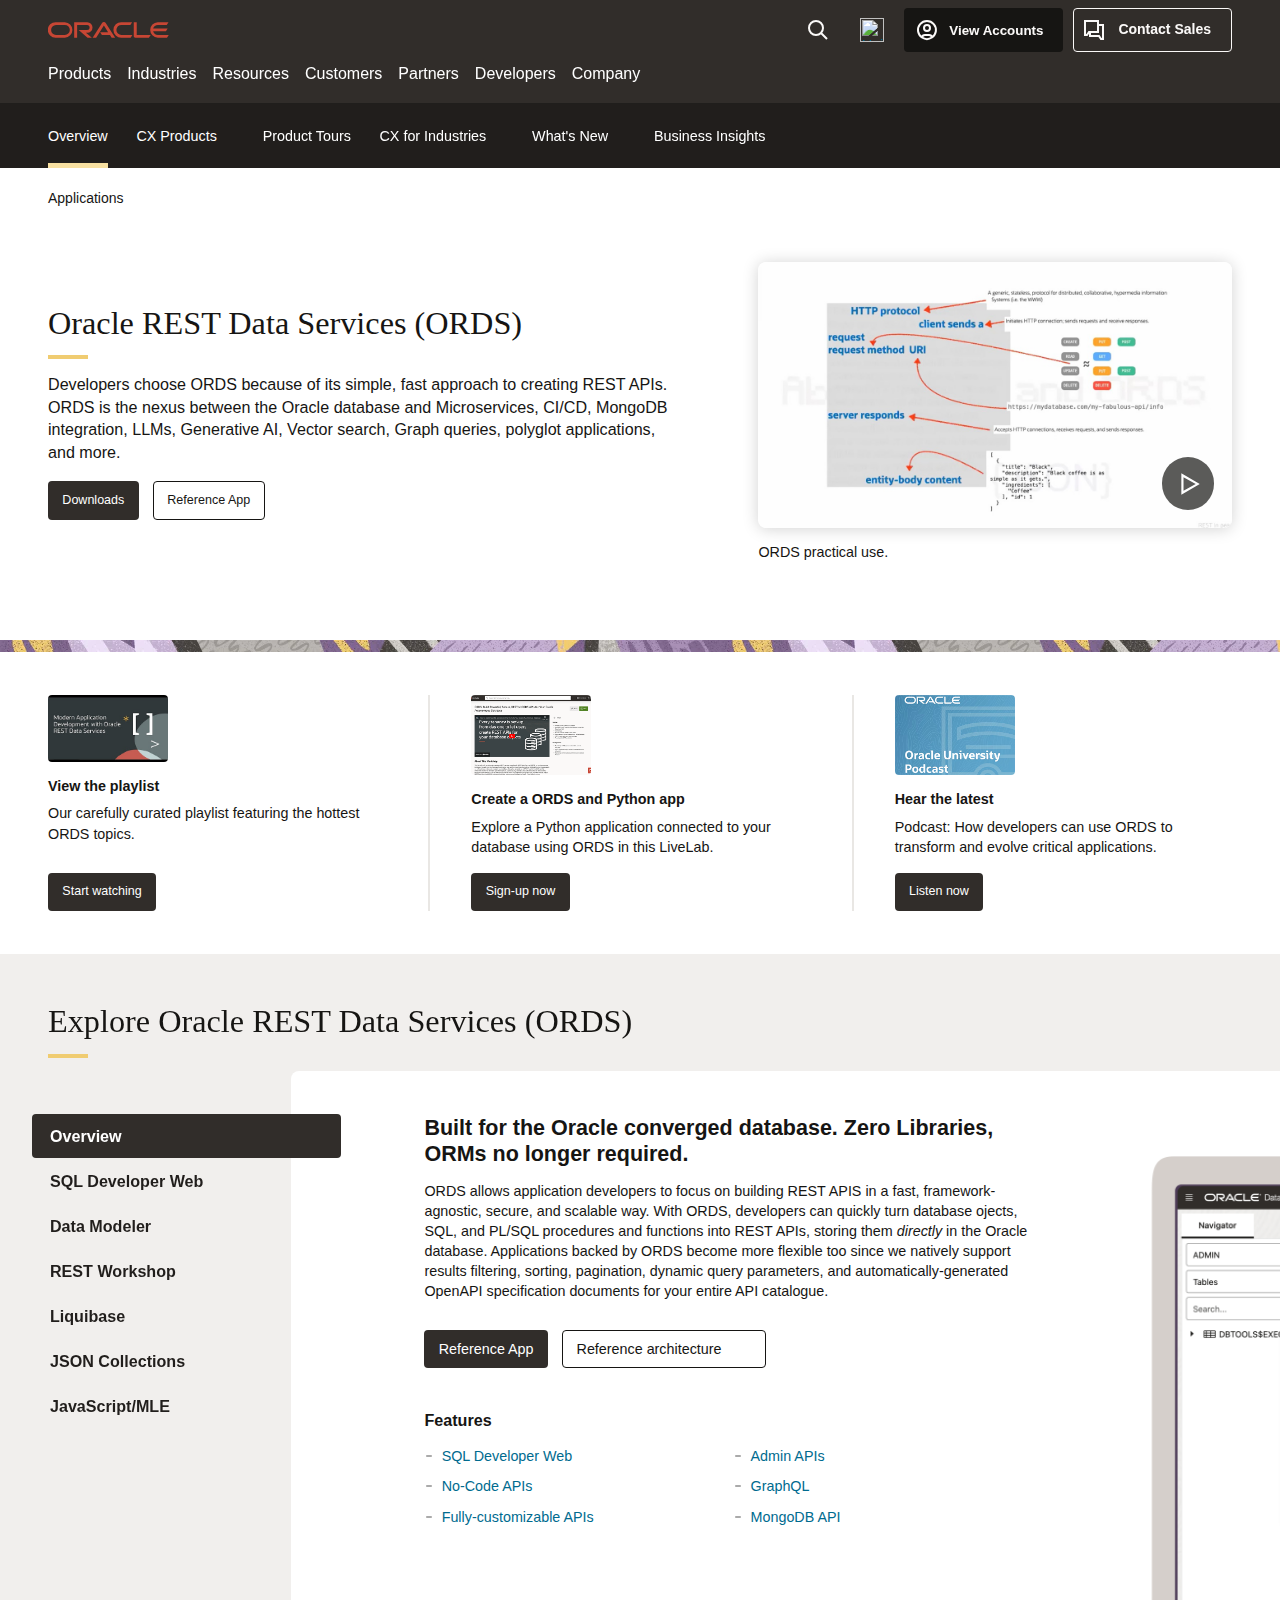
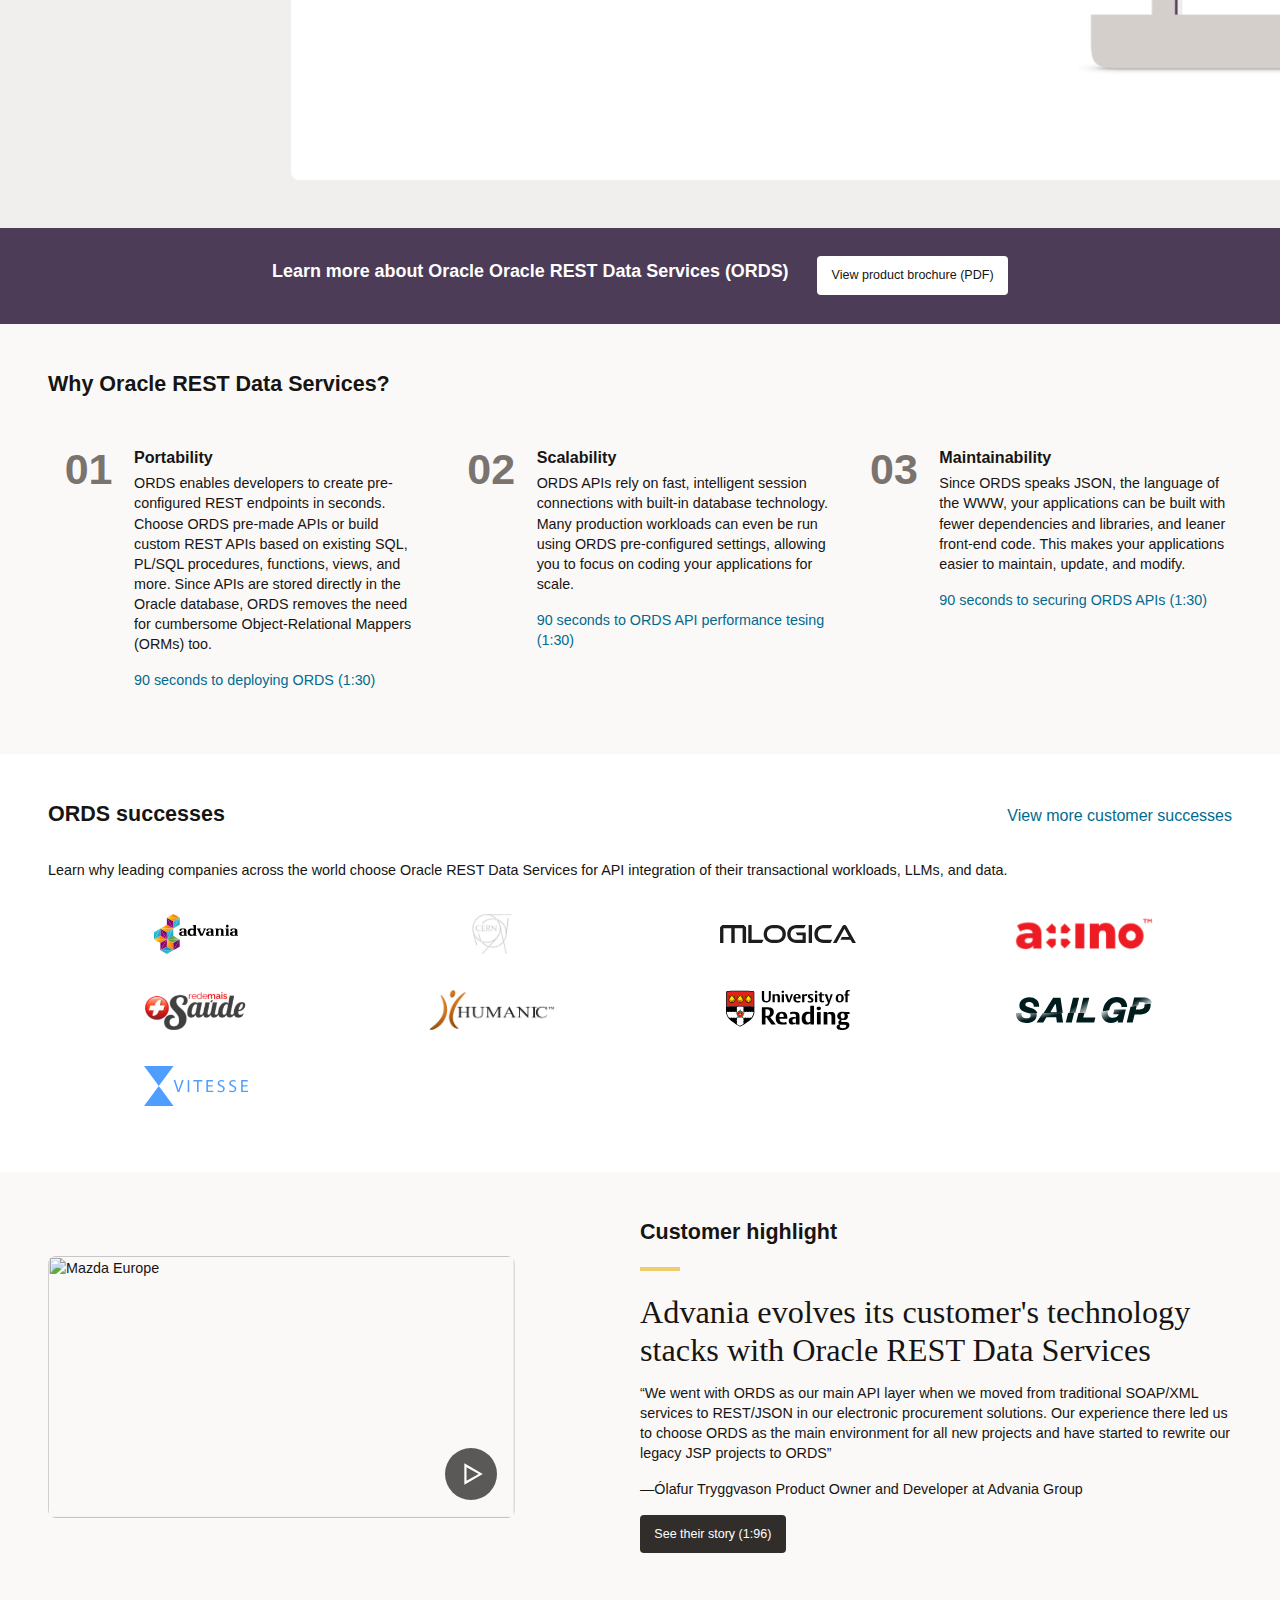
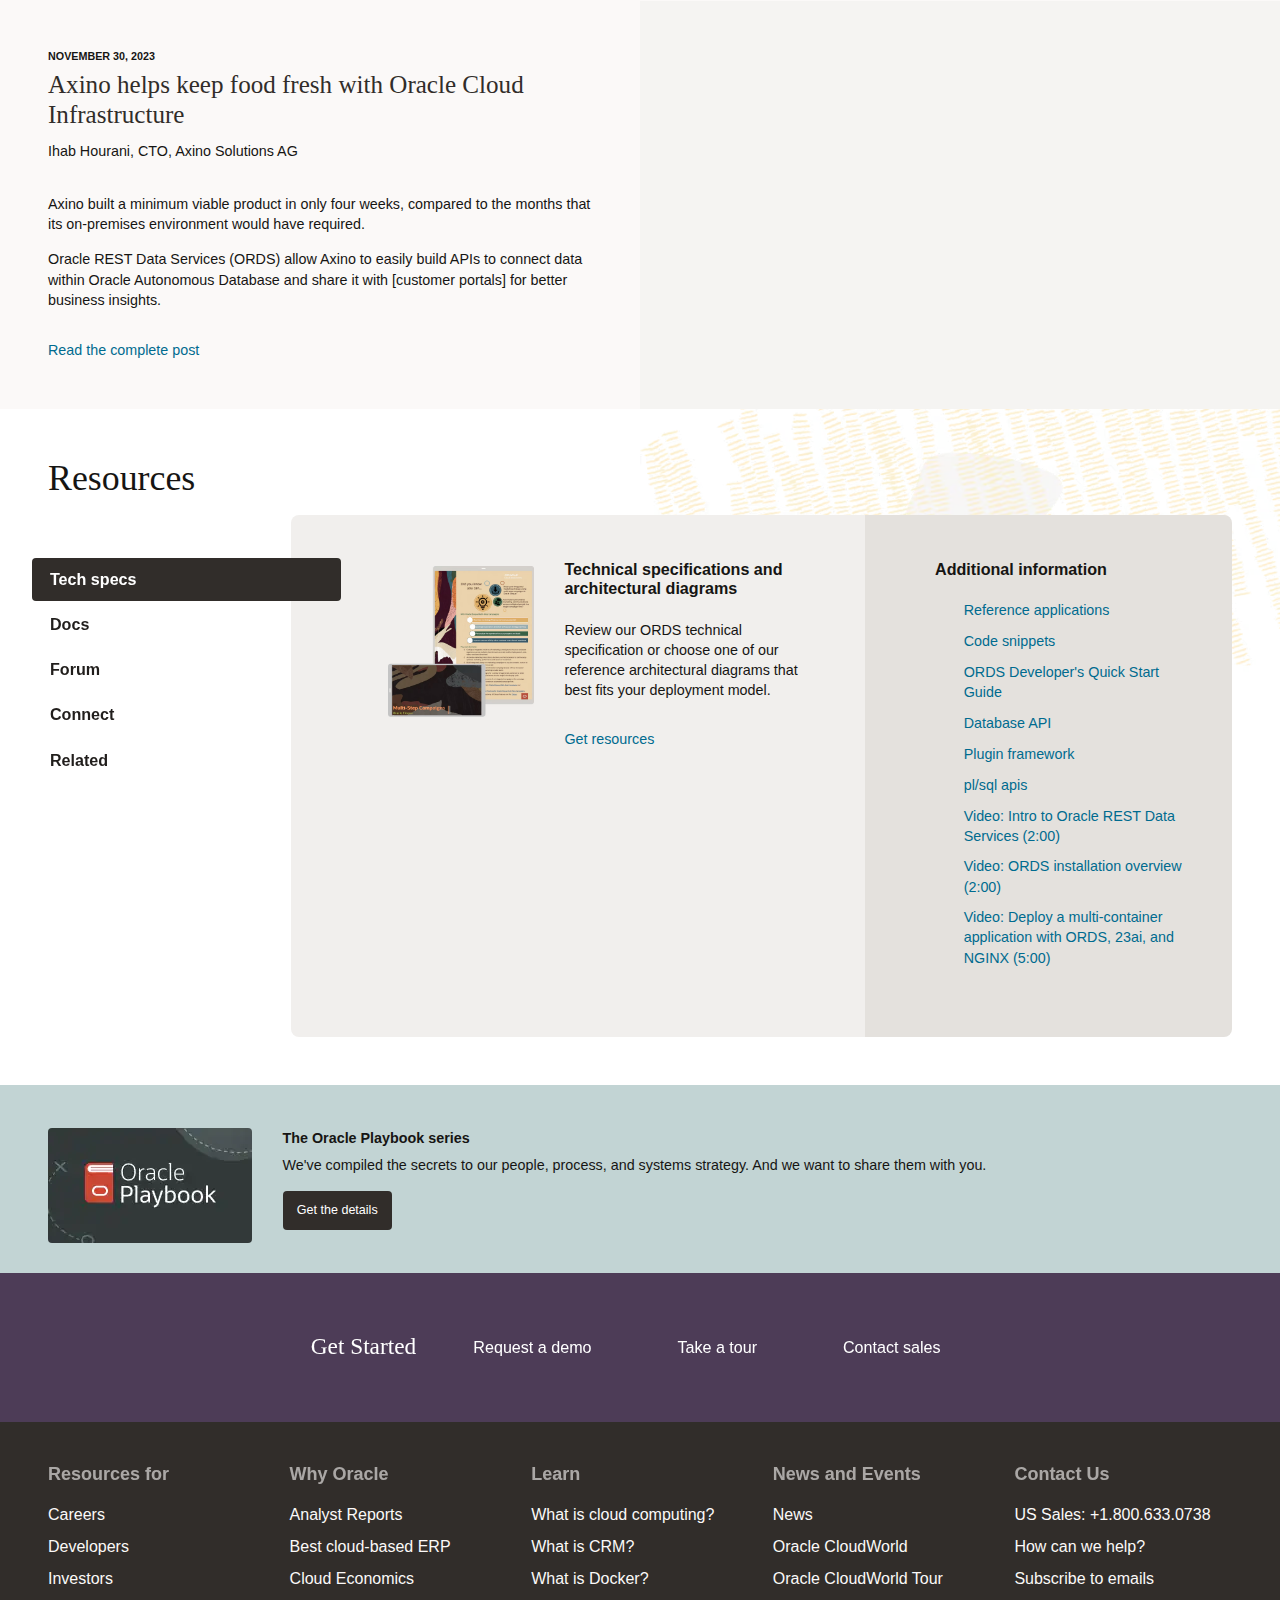
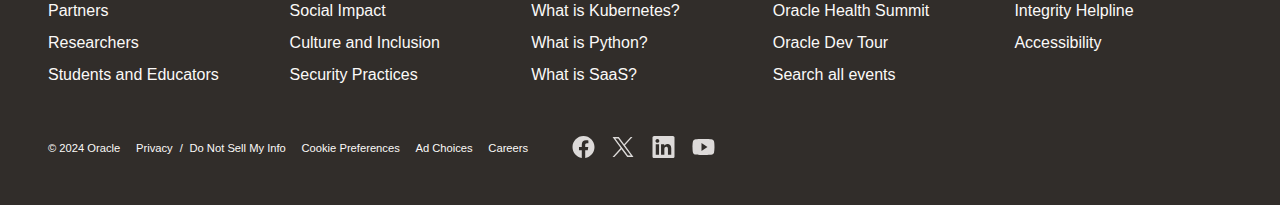
==== commit 2c602f91: "updated hero image" ====
--- a/index.html
+++ b/index.html
@@ -604,13 +604,13 @@
     transform key functions, operations, SQL, and PL/SQL procedures into low-latency, 
     ultra-secure, and highly performant REST APIs.</p> -->
 <div class="obttns">
-<div><a href="/cx/demo-form/" rel="lightbox" data-trackas="rh03-lightbox" data-width="640" title="Request a demo" data-lbl="hero:request-a-demo-lightbox-open-lightbox-open" role="button">Downloads</a></div>
-<div class="obttn1"><a class="ochat" data-lbl="chat" href="#chat" role="button">Reference App</a></div>
+<div><a href="https://www.oracle.com/database/sqldeveloper/technologies/db-actions/download/" rel="lightbox" data-trackas="rh03-lightbox" data-width="640" title="Request a demo" data-lbl="hero:request-a-demo-lightbox-open-lightbox-open" role="button">Downloads</a></div>
+<div class="obttn1"><a class="ochat" data-lbl="chat" href="https://github.com/oracle/create-database-app#readme" role="button">Reference App</a></div>
 </div>
 </div>
 <div class="rh03vid clickvideo">
 <div class="ytembed ytvideo ytthumbnail vd03init" data-ytid="vo3Hu2Pdc9k" data-autoplay="1" title="Watch an ORDS webinar." data-index="0"><button class="vjs-big-play-button" data-lbl="yt-play-vo3Hu2Pdc9k" aria-label="About ORDS"></button>
-<img src="./images/ords-overview-youtube-webinar.png" alt="What is ORDS">
+<img src="./images/http-ords-refresher.jpeg" alt="What is ORDS">
 </div>
 <div class="rh03txt">
 <p>ORDS practical use.</p>
@@ -632,21 +632,21 @@
 <ul class="rc59w2">
 <li class="rc59w3">
 <img class="rc59img srcloaded imgS" alt="" src="./images/hqdefault.jpg">
-<strong><a href="https://apexapps.oracle.com/pls/apex/r/dbpm/livelabs/view-workshop?wid=815" data-lbl="live-webinar-header-lnk" target="_blank">View the playlist</a></strong>
+<strong><a href="https://youtube.com/playlist?list=PLPIzp-E1msraH5XmatjCCUfsFrD8XzSVV&si=3QuySo4gafmw_PLV" data-lbl="live-webinar-header-lnk" target="_blank">View the playlist</a></strong>
 <p>Our carefully curated playlist featuring the hottest ORDS topics.</p>
 <div class="obttns">
 <div class="obttn2">
-<a href="https://apexapps.oracle.com/pls/apex/r/dbpm/livelabs/view-workshop?wid=3382" data-lbl="live-webinar-ctabttn" target="_blank">Start watching</a>
+<a href="https://youtube.com/playlist?list=PLPIzp-E1msraH5XmatjCCUfsFrD8XzSVV&si=3QuySo4gafmw_PLV" data-lbl="live-webinar-ctabttn" target="_blank">Start watching</a>
 </div>
 </div>
 </li>
 <li class="rc59w3">
 <img class="rc59img srcloaded imgS" alt="" src="./images/restlivelab.png">
-<strong><a href="/applications/cmo-ebook-form/" rel="lightbox" data-width="640" data-trackas="rc59-lightbox" role="button" title="Access the CMO guide" data-lbl="cmo-guide-imglnk-lightbox-open-lightbox-open">Create a ORDS and Python app</a></strong>
+<strong><a href="https://apexapps.oracle.com/pls/apex/r/dbpm/livelabs/view-workshop?wid=3382" rel="lightbox" data-width="640" data-trackas="rc59-lightbox" role="button" title="Access the CMO guide" data-lbl="cmo-guide-imglnk-lightbox-open-lightbox-open">Create a ORDS and Python app</a></strong>
 <p>Explore a Python application connected to your database using ORDS in this LiveLab.</p>
 <div class="obttns">
 <div class="obttn2">
-<a href="/applications/cmo-ebook-form/" rel="lightbox" data-width="640" data-trackas="rc59-lightbox" role="button" title="Access the CMO guide" data-lbl="cmo-guide-ctabttn-lightbox-open-lightbox-open">Sign-up now</a>
+<a href="https://apexapps.oracle.com/pls/apex/r/dbpm/livelabs/view-workshop?wid=3382" rel="lightbox" data-width="640" data-trackas="rc59-lightbox" role="button" title="Access the CMO guide" data-lbl="cmo-guide-ctabttn-lightbox-open-lightbox-open">Sign-up now</a>
 </div>
 </div>
 </li>
@@ -656,7 +656,7 @@
     <p>Podcast: How developers can use ORDS to transform and evolve critical applications.</p>
     <div class="obttns">
     <div class="obttn2">
-    <a href="/applications/cro-ebook-form/" rel="lightbox" data-width="640" data-trackas="rc59-lightbox" role="button" title="Access the CRO guide" data-lbl="cro-guide-ctabttn-lightbox-open-lightbox-open">Listen now</a>
+    <a href="https://oracleuniversitypodcast.libsyn.com/site/using-ords-to-make-your-adb-data-available-in-vbs" rel="lightbox" data-width="640" data-trackas="rc59-lightbox" role="button" title="Access the CRO guide" data-lbl="cro-guide-ctabttn-lightbox-open-lightbox-open">Listen now</a>
     </div>
     </div>
     </li>
@@ -721,21 +721,21 @@
     <div class="rc30cta">
     <div class="obttns">
     <div>
-    <a href="/cx/marketing/" data-lbl="explore-cx-marketing-data-label">Reference App</a>
+    <a href="https://github.com/oracle/create-database-app#readme" data-lbl="explore-cx-marketing-data-label">Reference App</a>
     </div>
     <div class="obttn1">
-    <a class="icn-touchdevice" href="/cx/product-tours/#marketing" data-lbl="take-a-marketing-tour-data-label">Reference architecture</a>
+    <a class="icn-touchdevice" href="" data-lbl="take-a-marketing-tour-data-label">Reference architecture</a>
     </div>
     </div>
     </div>
     <h5>Features</h5>
     <ul class="odlist">
-    <li><a href="/cx/marketing/automation/" data-lbl="feature-2:marketing-automation">SQL Developer Web</a></li>
-    <li><a href="/cx/marketing/campaign-management/" data-lbl="feature-2:campaign-management">No-Code APIs</a></li>
-    <li><a href="/cx/marketing/customer-loyalty/" data-lbl="feature-2:customer-loyalty-and-engagement">Fully-customizable APIs</a></li>
-    <li><a href="/cx/customer-data-platform/" data-lbl="feature-2:customer-data-platform">Admin APIs</a></li>
-    <li><a href="/cx/marketing/digital-intelligence/" data-lbl="feature-2:behavioral-intelligence">GraphQL</a></li>
-    <li><a href="/cx/marketing/digital-intelligence/" data-lbl="feature-2:behavioral-intelligence">MongoDB API</a></li>
+    <li><a href="" data-lbl="feature-2:marketing-automation">SQL Developer Web</a></li>
+    <li><a href="" data-lbl="feature-2:campaign-management">No-Code APIs</a></li>
+    <li><a href="" data-lbl="feature-2:customer-loyalty-and-engagement">Fully-customizable APIs</a></li>
+    <li><a href="" data-lbl="feature-2:customer-data-platform">Admin APIs</a></li>
+    <li><a href="" data-lbl="feature-2:behavioral-intelligence">GraphQL</a></li>
+    <li><a href="" data-lbl="feature-2:behavioral-intelligence">MongoDB API</a></li>
     </ul>
     </div>
     </div>
@@ -873,8 +873,8 @@
     <p>Unleash the power of innovative technologies and connected applications that enable you to engage with your customers at moments of need and make interactions more intelligent and contextual. Oracle CX for Industry offers a set of comprehensive, end-to-end solutions for specific industries. Each prebuilt, configurable solution is ready to integrate with your back-office solutions.</p>
     <div class="rc30cta">
     <div class="obttns">
-    <div> <a href="/cx/industry/" data-lbl="explore-cx-for-industry-data-label" tabindex="-1">Explore industry solutions</a> </div>
-    <div class="obttn1"> <a class="icn-touchdevice" href="/cx/product-tours/#cx-industry" data-lbl="take-a-tour-of-cx-for-industry-data-label" tabindex="-1">See product tours</a> </div>
+    <div> <a href="" data-lbl="explore-cx-for-industry-data-label" tabindex="-1">Explore industry solutions</a> </div>
+    <div class="obttn1"> <a class="icn-touchdevice" href="" data-lbl="take-a-tour-of-cx-for-industry-data-label" tabindex="-1">See product tours</a> </div>
     </div>
     </div>
     </div>
@@ -904,7 +904,7 @@
 <h3>Learn more about Oracle Oracle REST Data Services (ORDS)</h3>
 </div>
 <div class="obttns">
-<div><a href="/a/ocom/docs/oracle-solutions-for-customer-experience.pdf" target="_blank" data-lbl="view-product-brochure-ctabttn">View product brochure (PDF)</a></div>
+<div><a href="" target="_blank" data-lbl="view-product-brochure-ctabttn">View product brochure (PDF)</a></div>
 <!-- <div class="obttn1"><a href="/cx/product-tours/" data-lbl="explore-product-tours-ctabttn">Explore product tours</a></div> -->
 </div>
 </div>
@@ -1126,7 +1126,7 @@
 <div class="col-item-w1 rc30w11">
 <h4>Additional information</h4>
 <ul class="icn-ulist">
-<li class="icn-chevronright"><a href="https://www.oracle.com/webfolder/technetwork/tutorials/tutorial/readiness/offering.html?offering=eloqua-21" data-lbl="additional-info:release-readiness" target="_blank">Reference applications</a></li>
+<li class="icn-chevronright"><a href="https://github.com/oracle/create-database-app#readme" data-lbl="additional-info:release-readiness" target="_blank">Reference applications</a></li>
 <li class="icn-chevronright"><a href="https://docs.oracle.com/en/cloud/saas/" data-lbl="additional-info:documentation-library">Code snippets</a></li>
 <li class="icn-chevronright"><a href="/cx/product-tours/" data-lbl="additional-info:product-tours">ORDS Developer's Quick Start Guide</a></li>
 <li class="icn-chevronright"><a href="/cx/product-tours/" data-lbl="additional-info:product-tours">Database API</a></li>
